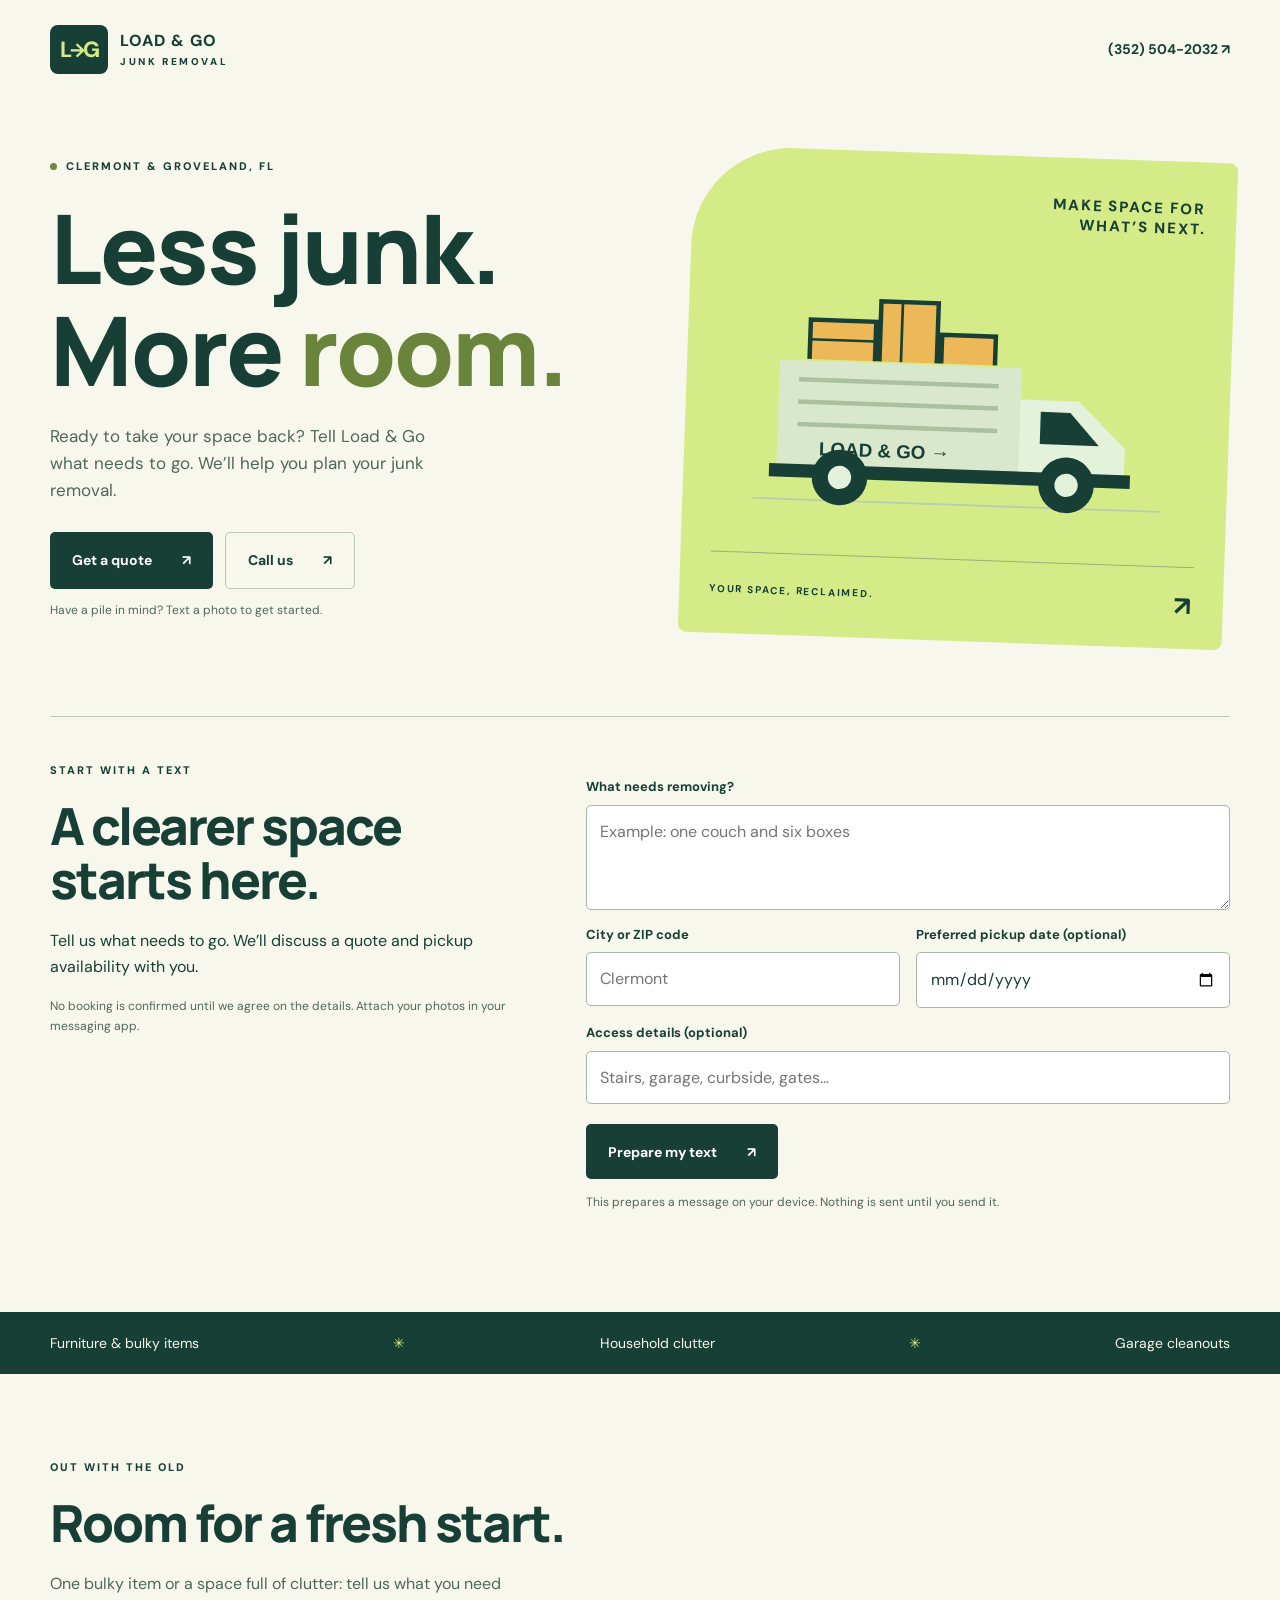
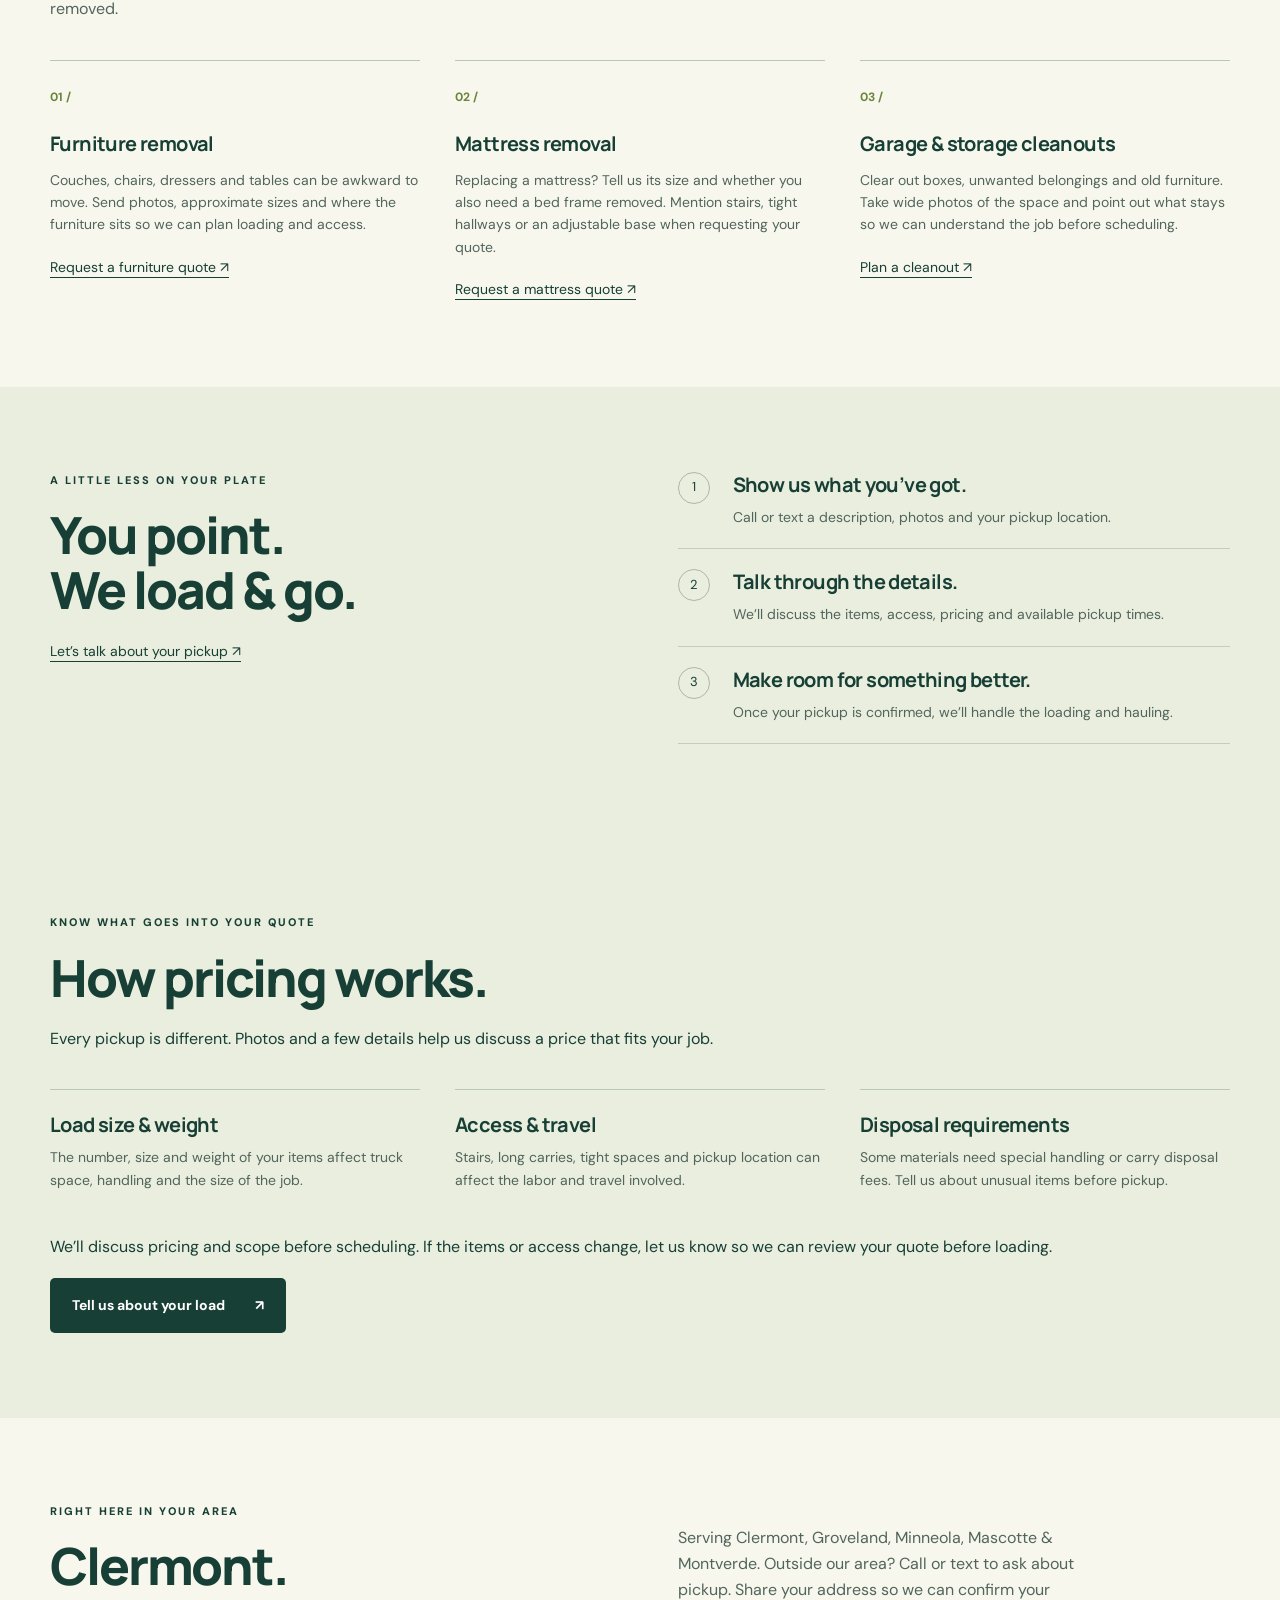
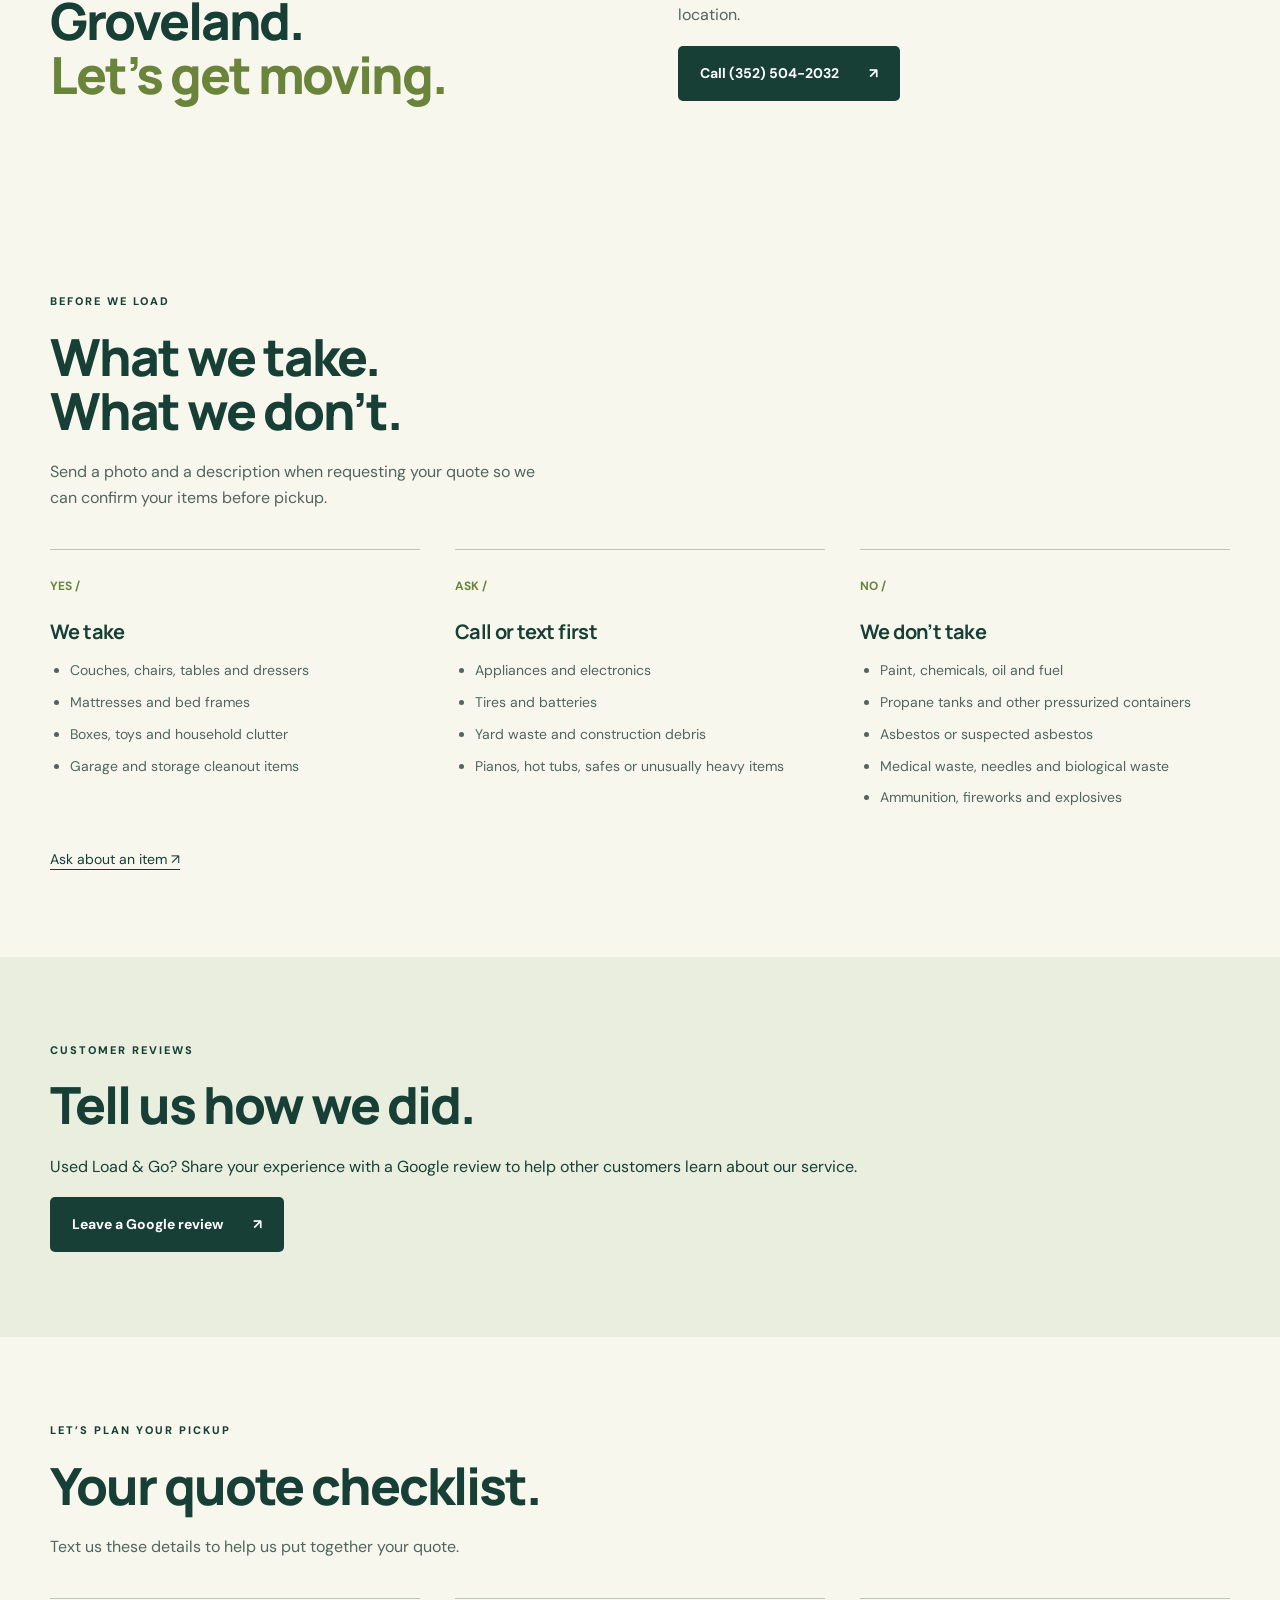
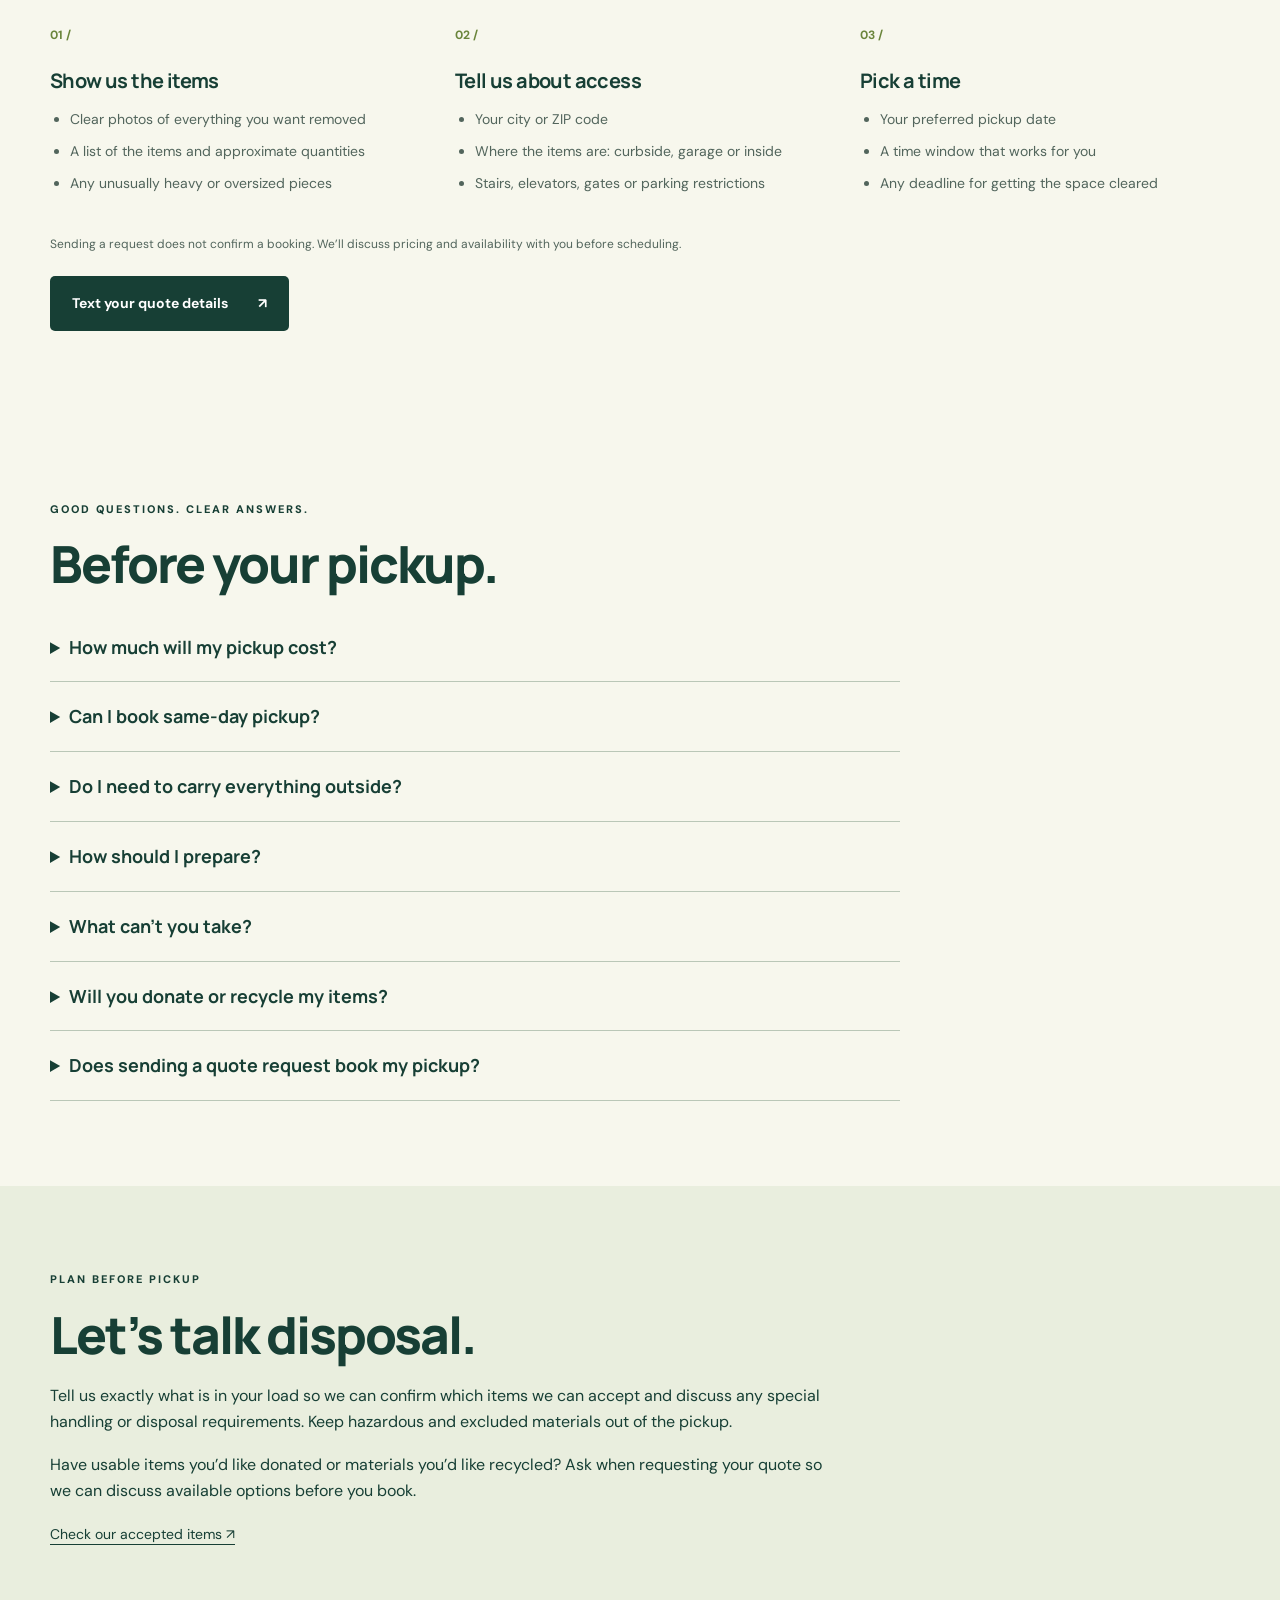
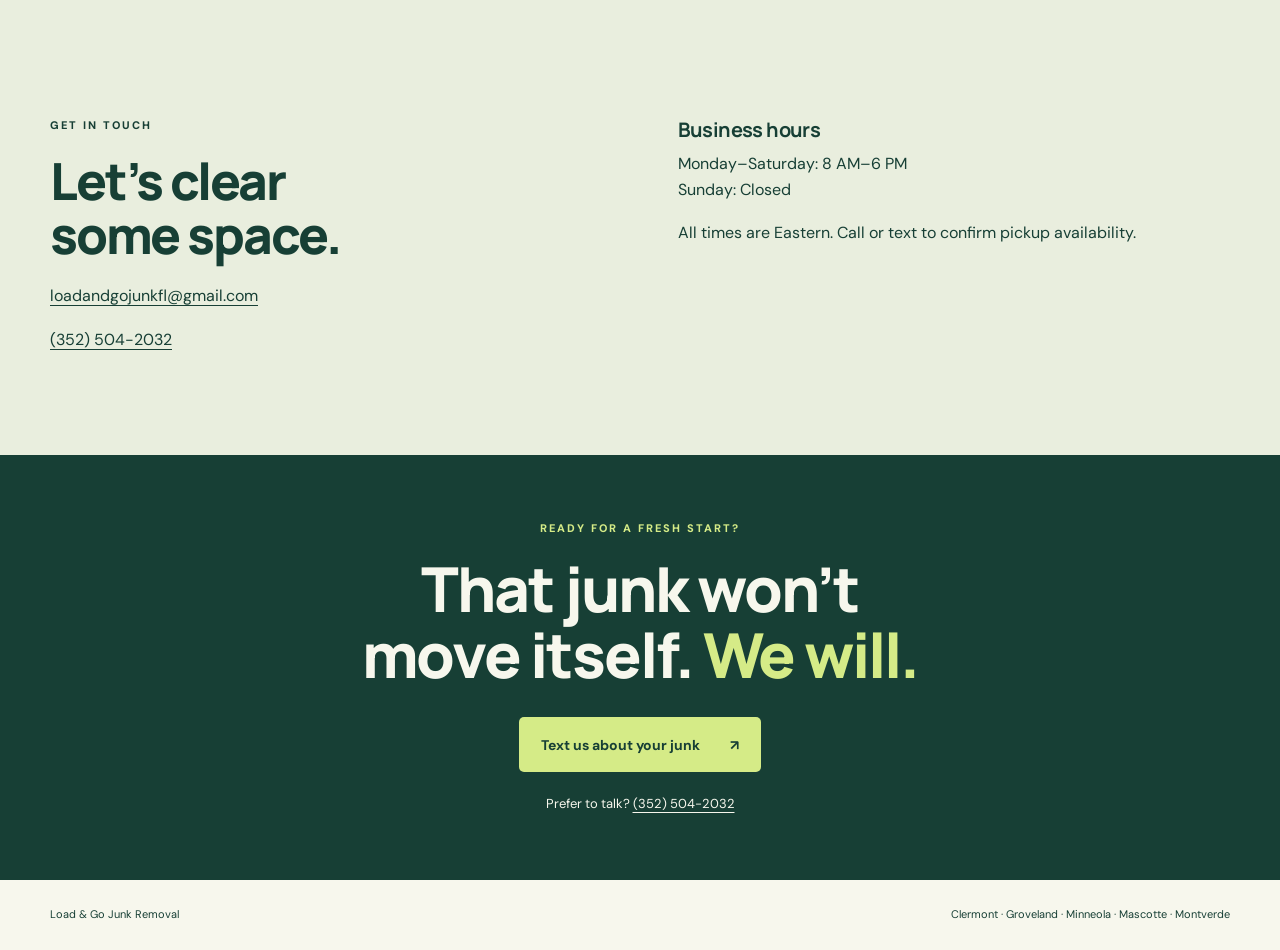
==== index.html @ 6782c426 "Add quote builder, pricing, services and FAQs" ====
<!doctype html>
<html lang="en"><head><meta charset="utf-8"><meta name="viewport" content="width=device-width,initial-scale=1"><meta name="theme-color" content="#173f35"><meta name="description" content="Load & Go Junk Removal serves Clermont, Groveland, Minneola, Mascotte and Montverde, Florida. Call or text 352-504-2032 to discuss your pickup and request a quote."><title>Load & Go Junk Removal | Clermont & Groveland</title><link rel="stylesheet" href="style.css"></head>
<body><header class="wrap header"><a class="brand" href="#home" aria-label="Load and Go home"><span class="mark">L<span>→</span>G</span><span>LOAD & GO<small>JUNK REMOVAL</small></span></a><a class="header-call" href="tel:+13525042032">(352) 504-2032 ↗</a></header>
<main id="home"><section class="hero wrap"><div class="hero-copy"><p class="eyebrow"><span class="dot"></span> CLERMONT & GROVELAND, FL</p><h1>Less junk.<br>More <em>room.</em></h1><p class="intro">Ready to take your space back? Tell Load & Go what needs to go. We’ll help you plan your junk removal.</p><div class="actions"><a class="button primary" href="#get-quote">Get a quote <span>↗</span></a><a class="button secondary" href="tel:+13525042032">Call us <span>↗</span></a></div><p class="hint">Have a pile in mind? Text a photo to get started.</p></div><div class="visual" aria-hidden="true"><div class="visual-label">MAKE SPACE FOR<br>WHAT’S NEXT.</div><svg viewBox="0 0 540 360"><path d="M45 300H500" stroke="#b8cdb2" stroke-width="2"/><path d="M70 145H340V268H70Z" fill="#d9e8cc"/><path d="M92 166H315M92 191H315M92 216H315" stroke="#aac09e" stroke-width="5"/><path d="M340 180H405L458 231V268H340Z" fill="#e4f2dc"/><path d="M363 193H396L429 229H363Z" fill="#173f35"/><path d="M62 268H465" stroke="#173f35" stroke-width="15"/><circle cx="141" cy="274" r="31" fill="#173f35"/><circle cx="141" cy="274" r="13" fill="#e4f2dc"/><circle cx="394" cy="274" r="31" fill="#173f35"/><circle cx="394" cy="274" r="13" fill="#e4f2dc"/><path d="M103 143V99H176V143M181 143V76H245V143M250 143V111H310V143" fill="#edb857" stroke="#173f35" stroke-width="5"/><path d="M205 76V143M103 121H176" stroke="#173f35" stroke-width="3"/><text x="117" y="250" fill="#173f35" font-family="Arial,sans-serif" font-weight="900" font-size="21">LOAD & GO →</text></svg><div class="visual-bottom"><span>YOUR SPACE, RECLAIMED.</span><span>↗</span></div></div></section>
<section class="wrap section quote-builder" id="get-quote"><div><p class="eyebrow">START WITH A TEXT</p><h2>A clearer space<br>starts here.</h2><p>Tell us what needs to go. We’ll discuss a quote and pickup availability with you.</p><p class="note">No booking is confirmed until we agree on the details. Attach your photos in your messaging app.</p></div><form id="quote-form"><label for="quote-items">What needs removing?</label><textarea id="quote-items" name="items" rows="3" maxlength="1200" required placeholder="Example: one couch and six boxes"></textarea><div class="form-grid"><div><label for="quote-city">City or ZIP code</label><input id="quote-city" name="city" maxlength="100" autocomplete="address-level2" required placeholder="Clermont"></div><div><label for="quote-date">Preferred pickup date (optional)</label><input id="quote-date" name="date" type="date"></div></div><label for="quote-access">Access details (optional)</label><input id="quote-access" name="access" maxlength="300" placeholder="Stairs, garage, curbside, gates…"><button class="button primary" type="submit">Prepare my text <span>↗</span></button><p class="note">This prepares a message on your device. Nothing is sent until you send it.</p><div id="quote-result" hidden><p id="quote-status" role="status"></p><textarea id="quote-message" rows="6" readonly aria-label="Your prepared quote message"></textarea><div class="actions"><a id="quote-sms" class="button primary">Open text message ↗</a><button id="copy-quote" class="button secondary" type="button">Copy message</button></div><p class="note">On a computer? Copy this message and text it to (352) 504-2032.</p></div></form></section><div class="service-strip"><div class="wrap">Furniture & bulky items <span>✳</span> Household clutter <span>✳</span> Garage cleanouts</div></div>
<section class="wrap section" id="services"><div class="section-heading"><p class="eyebrow">OUT WITH THE OLD</p><h2>Room for a fresh start.</h2><p>One bulky item or a space full of clutter: tell us what you need removed.</p></div><div class="services"><article><span class="number">01 /</span><h3>Furniture removal</h3><p>Couches, chairs, dressers and tables can be awkward to move. Send photos, approximate sizes and where the furniture sits so we can plan loading and access.</p><a class="text-link" href="#get-quote">Request a furniture quote ↗</a></article><article><span class="number">02 /</span><h3>Mattress removal</h3><p>Replacing a mattress? Tell us its size and whether you also need a bed frame removed. Mention stairs, tight hallways or an adjustable base when requesting your quote.</p><a class="text-link" href="#get-quote">Request a mattress quote ↗</a></article><article><span class="number">03 /</span><h3>Garage & storage cleanouts</h3><p>Clear out boxes, unwanted belongings and old furniture. Take wide photos of the space and point out what stays so we can understand the job before scheduling.</p><a class="text-link" href="#get-quote">Plan a cleanout ↗</a></article></div></section>
<section class="process section"><div class="wrap process-grid"><div><p class="eyebrow">A LITTLE LESS ON YOUR PLATE</p><h2>You point.<br>We load & go.</h2><a class="text-link" href="sms:+13525042032">Let’s talk about your pickup ↗</a></div><ol><li><span>1</span><div><h3>Show us what you’ve got.</h3><p>Call or text a description, photos and your pickup location.</p></div></li><li><span>2</span><div><h3>Talk through the details.</h3><p>We’ll discuss the items, access, pricing and available pickup times.</p></div></li><li><span>3</span><div><h3>Make room for something better.</h3><p>Once your pickup is confirmed, we’ll handle the loading and hauling.</p></div></li></ol></div></section>
<section class="process section" id="pricing"><div class="wrap"><p class="eyebrow">KNOW WHAT GOES INTO YOUR QUOTE</p><h2>How pricing works.</h2><p>Every pickup is different. Photos and a few details help us discuss a price that fits your job.</p><div class="services"><article><h3>Load size & weight</h3><p>The number, size and weight of your items affect truck space, handling and the size of the job.</p></article><article><h3>Access & travel</h3><p>Stairs, long carries, tight spaces and pickup location can affect the labor and travel involved.</p></article><article><h3>Disposal requirements</h3><p>Some materials need special handling or carry disposal fees. Tell us about unusual items before pickup.</p></article></div><p>We’ll discuss pricing and scope before scheduling. If the items or access change, let us know so we can review your quote before loading.</p><a class="button primary" href="#get-quote">Tell us about your load <span>↗</span></a></div></section><section class="wrap section area"><div><p class="eyebrow">RIGHT HERE IN YOUR AREA</p><h2>Clermont.<br>Groveland.<br><em>Let’s get moving.</em></h2></div><div class="area-copy"><p>Serving Clermont, Groveland, Minneola, Mascotte & Montverde. Outside our area? Call or text to ask about pickup. Share your address so we can confirm your location.</p><a class="button primary" href="tel:+13525042032">Call (352) 504-2032 <span>↗</span></a></div></section>
<section class="wrap section" id="items"><div class="section-heading"><p class="eyebrow">BEFORE WE LOAD</p><h2>What we take.<br>What we don’t.</h2><p>Send a photo and a description when requesting your quote so we can confirm your items before pickup.</p></div><div class="services"><article><span class="number">YES /</span><h3>We take</h3><ul><li>Couches, chairs, tables and dressers</li><li>Mattresses and bed frames</li><li>Boxes, toys and household clutter</li><li>Garage and storage cleanout items</li></ul></article><article><span class="number">ASK /</span><h3>Call or text first</h3><ul><li>Appliances and electronics</li><li>Tires and batteries</li><li>Yard waste and construction debris</li><li>Pianos, hot tubs, safes or unusually heavy items</li></ul></article><article><span class="number">NO /</span><h3>We don’t take</h3><ul><li>Paint, chemicals, oil and fuel</li><li>Propane tanks and other pressurized containers</li><li>Asbestos or suspected asbestos</li><li>Medical waste, needles and biological waste</li><li>Ammunition, fireworks and explosives</li></ul></article></div><a class="text-link" href="sms:+13525042032">Ask about an item ↗</a></section>
<section class="process section" id="reviews"><div class="wrap"><p class="eyebrow">CUSTOMER REVIEWS</p><h2>Tell us how we did.</h2><p>Used Load & Go? Share your experience with a Google review to help other customers learn about our service.</p><a class="button primary" href="https://g.page/r/CWu2VCxi_idvECE/review" target="_blank" rel="noopener noreferrer">Leave a Google review <span>↗</span></a></div></section><section class="wrap section" id="quote"><div class="section-heading"><p class="eyebrow">LET’S PLAN YOUR PICKUP</p><h2>Your quote checklist.</h2><p>Text us these details to help us put together your quote.</p></div><div class="services"><article><span class="number">01 /</span><h3>Show us the items</h3><ul><li>Clear photos of everything you want removed</li><li>A list of the items and approximate quantities</li><li>Any unusually heavy or oversized pieces</li></ul></article><article><span class="number">02 /</span><h3>Tell us about access</h3><ul><li>Your city or ZIP code</li><li>Where the items are: curbside, garage or inside</li><li>Stairs, elevators, gates or parking restrictions</li></ul></article><article><span class="number">03 /</span><h3>Pick a time</h3><ul><li>Your preferred pickup date</li><li>A time window that works for you</li><li>Any deadline for getting the space cleared</li></ul></article></div><p class="note">Sending a request does not confirm a booking. We’ll discuss pricing and availability with you before scheduling.</p><a class="button primary" href="sms:+13525042032">Text your quote details <span>↗</span></a></section><section class="wrap section" id="faq"><p class="eyebrow">GOOD QUESTIONS. CLEAR ANSWERS.</p><h2>Before your pickup.</h2><div class="faq-list"><details><summary>How much will my pickup cost?</summary><p>Pricing depends on load size, weight, access, location and disposal requirements. Send photos and a description so we can discuss a quote. Larger cleanouts and unusually heavy items need an individual assessment.</p></details><details><summary>Can I book same-day pickup?</summary><p>Call or text to ask about availability. Same-day service is not guaranteed. Our hours are Monday–Saturday, 8 AM–6 PM Eastern; we are closed Sunday.</p></details><details><summary>Do I need to carry everything outside?</summary><p>Tell us where the items are when requesting your quote. Include stairs, elevators, tight doorways or long carries so we can confirm access and the loading plan.</p></details><details><summary>How should I prepare?</summary><p>Separate the items that stay from those being removed, keep access paths clear and secure pets. Tell us about gate codes or parking restrictions when confirming your pickup. Ask us before moving heavy items yourself.</p></details><details><summary>What can’t you take?</summary><p>We don’t take paint, chemicals, oil, fuel, pressurized containers, asbestos, medical waste, ammunition, fireworks or explosives. Appliances, electronics, batteries, tires, yard waste and construction debris require confirmation first.</p></details><details><summary>Will you donate or recycle my items?</summary><p>If donation or recycling is important to you, mention it when requesting your quote. We’ll discuss options before pickup; acceptance by a particular facility or charity is not guaranteed.</p></details><details><summary>Does sending a quote request book my pickup?</summary><p>No. Your request starts the conversation. We’ll confirm the items, location, pricing and available pickup time with you before the job is booked.</p></details></div></section><section class="process section" id="disposal"><div class="wrap"><p class="eyebrow">PLAN BEFORE PICKUP</p><h2>Let’s talk disposal.</h2><p>Tell us exactly what is in your load so we can confirm which items we can accept and discuss any special handling or disposal requirements. Keep hazardous and excluded materials out of the pickup.</p><p>Have usable items you’d like donated or materials you’d like recycled? Ask when requesting your quote so we can discuss available options before you book.</p><a class="text-link" href="#items">Check our accepted items ↗</a></div></section><section class="process section" id="hours"><div class="wrap process-grid"><div><p class="eyebrow">GET IN TOUCH</p><h2>Let’s clear<br>some space.</h2><p><a href="mailto:loadandgojunkfl@gmail.com">loadandgojunkfl@gmail.com</a></p><p><a href="tel:+13525042032">(352) 504-2032</a></p></div><div><h3>Business hours</h3><p>Monday–Saturday: 8 AM–6 PM<br>Sunday: Closed</p><p>All times are Eastern. Call or text to confirm pickup availability.</p></div></div></section><section class="contact"><div class="wrap"><p class="eyebrow">READY FOR A FRESH START?</p><h2>That junk won’t<br>move itself. <em>We will.</em></h2><a class="button light" href="sms:+13525042032">Text us about your junk <span>↗</span></a><p>Prefer to talk? <a href="tel:+13525042032">(352) 504-2032</a></p></div></section></main>
<footer class="wrap"><span>Load & Go Junk Removal</span><span>Clermont · Groveland · Minneola · Mascotte · Montverde</span></footer><nav class="mobile-bar" aria-label="Contact Load and Go"><a href="tel:+13525042032">Call now</a><a href="sms:+13525042032">Text for a quote ↗</a></nav><script src="script.js" defer></script></body></html>
---- style.css ----
@import url('https://fonts.googleapis.com/css2?family=DM+Sans:wght@400;500;600;700&family=Manrope:wght@500;600;700;800&display=swap');
:root{--green:#173f35;--cream:#f7f7ed;--lime:#d5eb87;--muted:#52655c}*{box-sizing:border-box}html{scroll-behavior:smooth}body{margin:0;color:var(--green);background:var(--cream);font-family:'DM Sans',Arial,sans-serif;line-height:1.6}a{color:inherit}a:focus-visible{outline:3px solid #c88929;outline-offset:5px}.wrap{width:min(1180px,calc(100% - 64px));margin:auto}.header{display:flex;justify-content:space-between;align-items:center;padding:25px 0}.brand{display:flex;align-items:center;gap:12px;text-decoration:none;font-weight:800;line-height:1.15;letter-spacing:1px}.brand small{display:block;font-size:10px;letter-spacing:2.6px;margin-top:5px}.mark{background:var(--green);color:var(--lime);padding:12px 10px;border-radius:8px;font-size:22px;letter-spacing:-2px}.mark span{font-size:19px}.header-call{font-size:14px;font-weight:700;text-decoration:none}.hero{display:grid;grid-template-columns:1.05fr 1fr;gap:65px;align-items:center;padding:55px 0 75px}.eyebrow{font-size:11px;font-weight:800;letter-spacing:2px;display:flex;align-items:center;gap:9px}.dot{width:7px;height:7px;background:#6d8a38;border-radius:50%}h1,h2,h3{font-family:Manrope,Arial,sans-serif;line-height:1.06;margin:0;letter-spacing:-2px}h1{font-size:clamp(64px,7.5vw,100px);font-weight:800;margin:22px 0}em{font-style:normal;color:#6a853b}p{margin:0 0 18px}.intro{font-size:17px;max-width:410px;color:var(--muted)}.actions{display:flex;gap:12px;margin:28px 0 12px}.button{display:inline-flex;align-items:center;justify-content:space-between;gap:30px;padding:16px 22px;border-radius:5px;text-decoration:none;font-size:14px;font-weight:700;min-height:55px;transition:transform .2s}.button:hover{transform:translateY(-2px)}.primary{background:var(--green);color:white}.secondary{border:1px solid #b9c6bb}.hint{font-size:12px;color:var(--muted)}.visual{background:var(--lime);border-radius:100px 8px 8px 8px;padding:38px 30px 22px;transform:rotate(2deg)}.visual-label{font-weight:800;font-size:15px;letter-spacing:2px;text-align:right;line-height:1.3}.visual svg{display:block;width:100%;margin:5px 0 0}.visual-bottom{border-top:1px solid #9daf76;display:flex;justify-content:space-between;align-items:center;padding-top:16px;font-size:10px;letter-spacing:1.8px;font-weight:700}.visual-bottom span:last-child{font-size:27px}.service-strip{background:var(--green);color:var(--cream);padding:20px 0;font-size:14px}.service-strip .wrap{display:flex;justify-content:space-between;gap:18px}.service-strip span{color:var(--lime)}.section{padding-top:85px;padding-bottom:85px}h2{font-size:clamp(34px,4vw,53px);font-weight:800;margin:16px 0 22px}.section-heading>p:last-child{color:var(--muted);max-width:510px}.services{display:grid;grid-template-columns:repeat(3,1fr);gap:35px;margin-top:38px}.services article{border-top:1px solid #bac7b7;padding-top:22px}.number{font-size:12px;font-weight:700;color:#6a853b}h3{font-size:20px;letter-spacing:-.6px;margin:22px 0 12px;line-height:1.3}.services p,.process li p{font-size:14px;color:var(--muted)}.note{font-size:12px;color:var(--muted);margin:25px 0 0}.process{background:#e9eede}.process-grid{display:grid;grid-template-columns:1fr 1fr;gap:75px}.text-link{font-size:14px;text-underline-offset:5px}.process ol{list-style:none;padding:0;margin:0}.process li{display:flex;gap:23px;padding:20px 0;border-bottom:1px solid #c5cebb}.process li:first-child{padding-top:0}.process li>span{font-size:13px;border:1px solid #aaba9e;width:32px;height:32px;display:grid;place-items:center;border-radius:50%;flex-shrink:0}.process h3{margin:0 0 8px}.process li p{margin:0}.area{display:grid;grid-template-columns:1fr 1fr;gap:75px;align-items:center}.area-copy{max-width:410px;color:var(--muted)}.contact{background:var(--green);color:var(--cream);padding:65px 0;text-align:center}.contact .eyebrow{justify-content:center;color:var(--lime)}.contact h2{font-size:clamp(36px,5vw,62px)}.contact em{color:var(--lime)}.light{background:var(--lime);color:var(--green);margin:8px 0 22px}.contact p:last-child{font-size:13px;margin:0}.contact a{text-underline-offset:4px}footer{display:flex;justify-content:space-between;padding:26px 0;font-size:11px}.mobile-bar{display:none}@media(max-width:760px){.wrap{width:calc(100% - 40px)}.header{padding:18px 0}.brand{font-size:14px}.header-call{font-size:11px}.mark{font-size:18px;padding:10px 8px}.hero{grid-template-columns:1fr;gap:26px;padding:30px 0 40px}h1{font-size:68px;margin:18px 0}.intro{font-size:16px}.hero .eyebrow{font-size:10px;letter-spacing:1.5px}.actions{gap:10px}.button{padding:16px 18px;gap:20px}.actions .primary{flex:1}.visual{max-width:480px;width:100%;margin:auto;border-radius:65px 6px 6px 6px;padding:24px 24px 15px;transform:none}.visual-label{font-size:12px}.visual svg{max-height:245px}.service-strip{font-size:11px;padding:15px 0}.service-strip .wrap{gap:10px;flex-wrap:wrap;justify-content:center}.service-strip span:last-of-type{display:none}.service-strip .wrap{line-height:1.4}.section{padding-top:50px;padding-bottom:50px}.services,.process-grid,.area{grid-template-columns:1fr;gap:24px}.services{margin-top:25px}.services article{padding-top:15px}.services h3{margin:12px 0 8px}.services p{margin-bottom:0}.process-grid{gap:35px}.area{gap:5px}.contact{padding:50px 0}footer{gap:15px;flex-direction:column;padding-bottom:100px}.mobile-bar{display:flex;position:fixed;bottom:0;left:0;right:0;background:var(--cream);padding:10px 15px calc(10px + env(safe-area-inset-bottom));gap:10px;box-shadow:0 -3px 15px #173f3515;z-index:5}.mobile-bar a{border:1px solid var(--green);padding:12px;text-decoration:none;border-radius:5px;font-size:14px;font-weight:700;text-align:center;flex:1}.mobile-bar a:last-child{background:var(--green);color:white;flex:1.4}}@media(prefers-reduced-motion:reduce){html{scroll-behavior:auto}.button{transition:none}}

.services ul{padding-left:20px;color:var(--muted);font-size:14px;line-height:1.7}.services li{margin-bottom:8px}#items .text-link{display:inline-block;margin-top:24px}

#hours a{overflow-wrap:anywhere;text-underline-offset:4px}#quote .button{margin-top:22px}

.quote-builder{display:grid;grid-template-columns:.85fr 1.15fr;gap:60px;border-top:1px solid #bac7b7;padding-top:45px}label{display:block;font-weight:700;font-size:13px;margin:15px 0 7px}input,textarea{display:block;width:100%;padding:13px;border:1px solid #a5b7a6;border-radius:5px;background:#fff;color:var(--green);font:inherit;font-size:16px}input:focus,textarea:focus{outline:2px solid #6a853b;outline-offset:2px}.form-grid{display:grid;grid-template-columns:1fr 1fr;gap:16px}button{font-family:inherit;cursor:pointer}.quote-builder button[type=submit]{margin-top:20px;border:0}.quote-builder .note{margin:14px 0}.quote-builder .actions{flex-wrap:wrap}#quote-result{margin-top:24px;padding-top:20px;border-top:1px solid #bac7b7}.faq-list{max-width:850px}.faq-list details{border-bottom:1px solid #bac7b7;padding:20px 0}.faq-list summary{cursor:pointer;font-family:Manrope,Arial,sans-serif;font-size:18px;font-weight:700}.faq-list p{margin:15px 0 0;color:var(--muted)}#pricing .services{margin-bottom:25px}#disposal p{max-width:780px}@media(max-width:760px){.quote-builder{grid-template-columns:1fr;gap:10px}.form-grid{grid-template-columns:1fr;gap:0}.quote-builder h2{margin-top:10px}.faq-list summary{font-size:16px}}
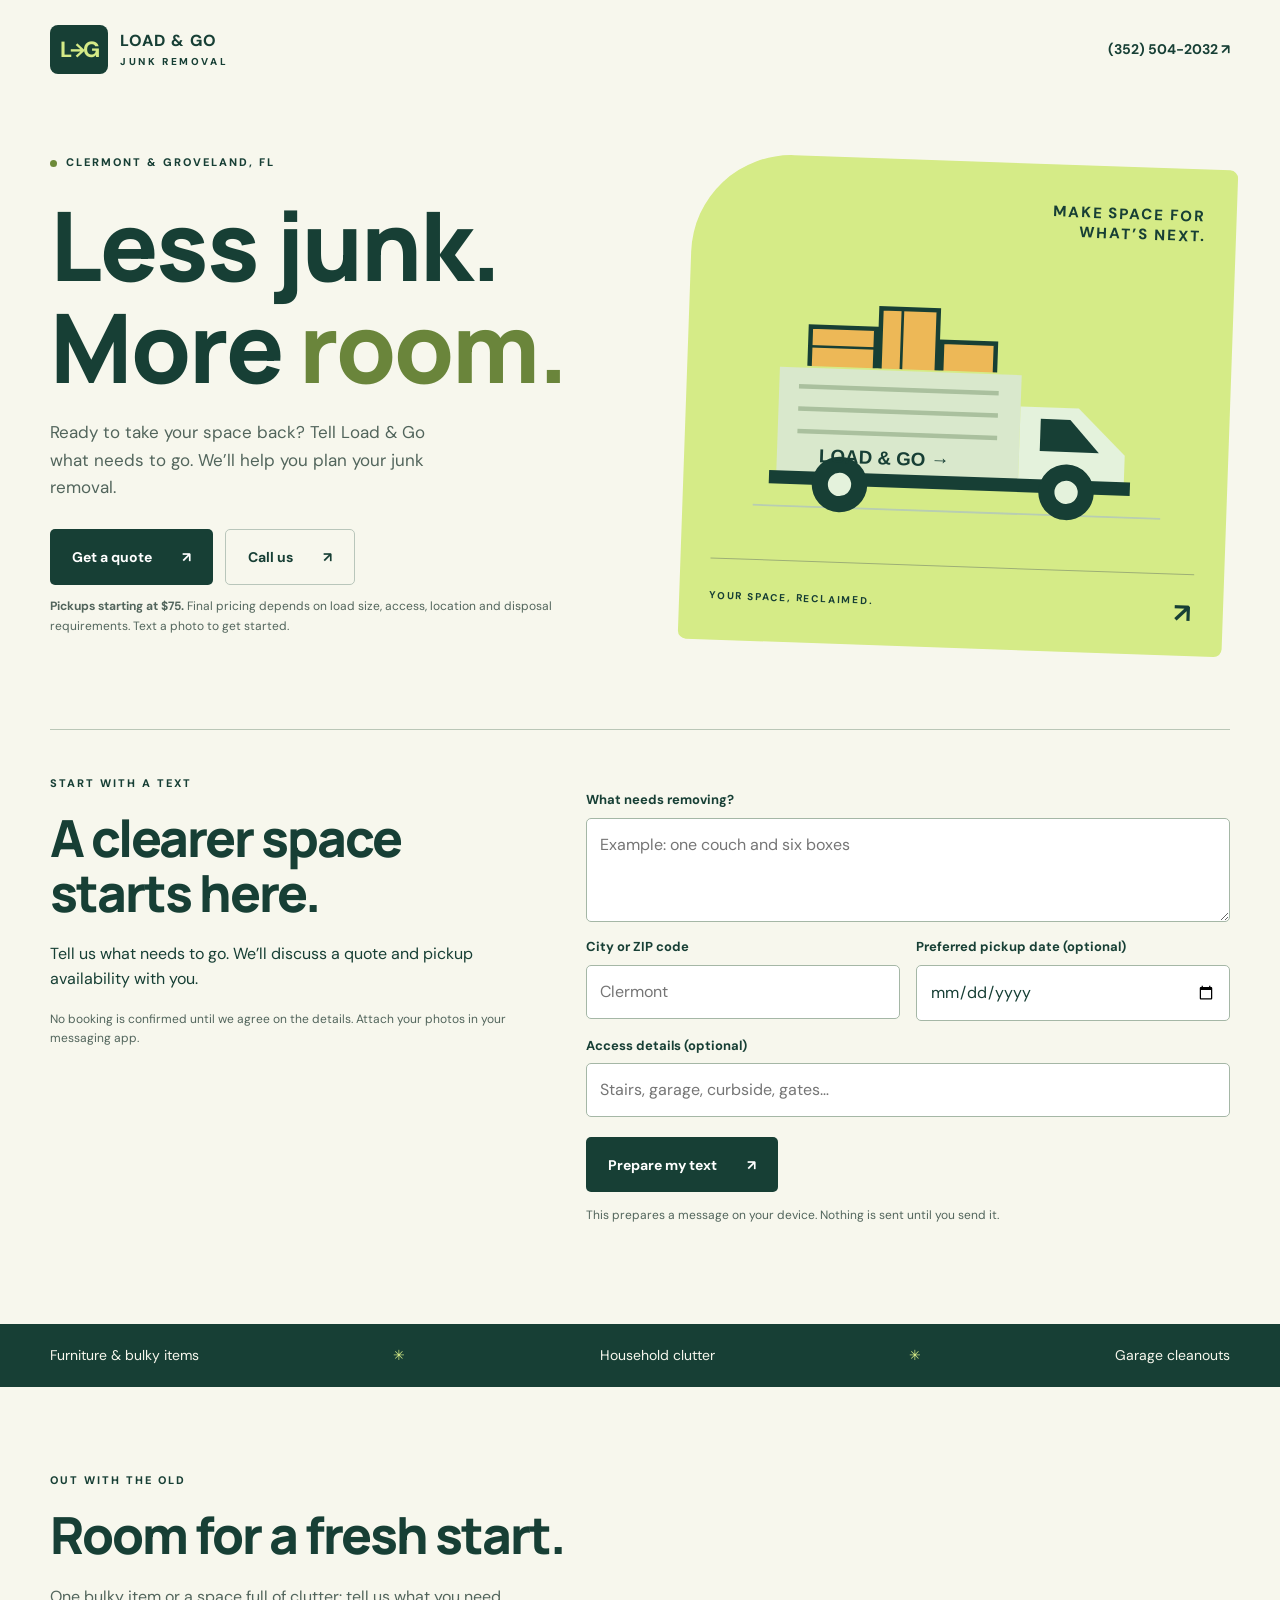
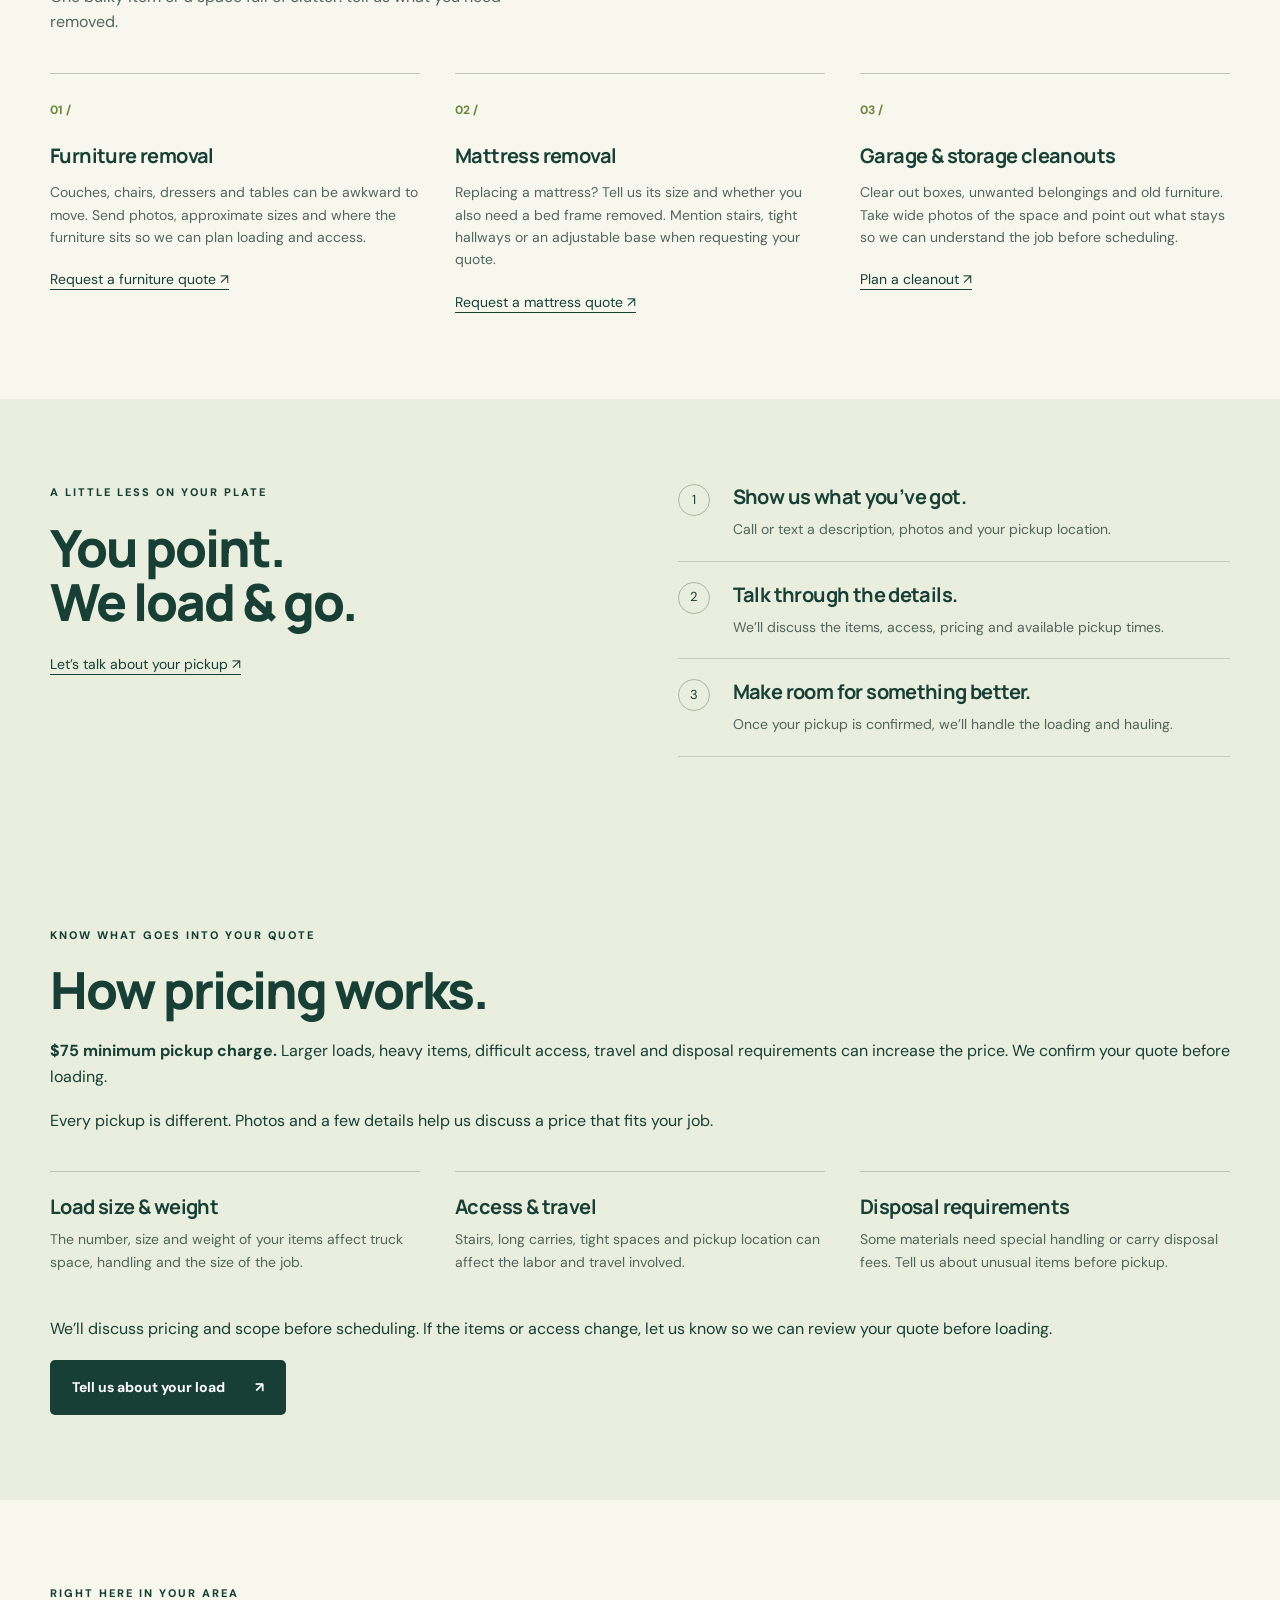
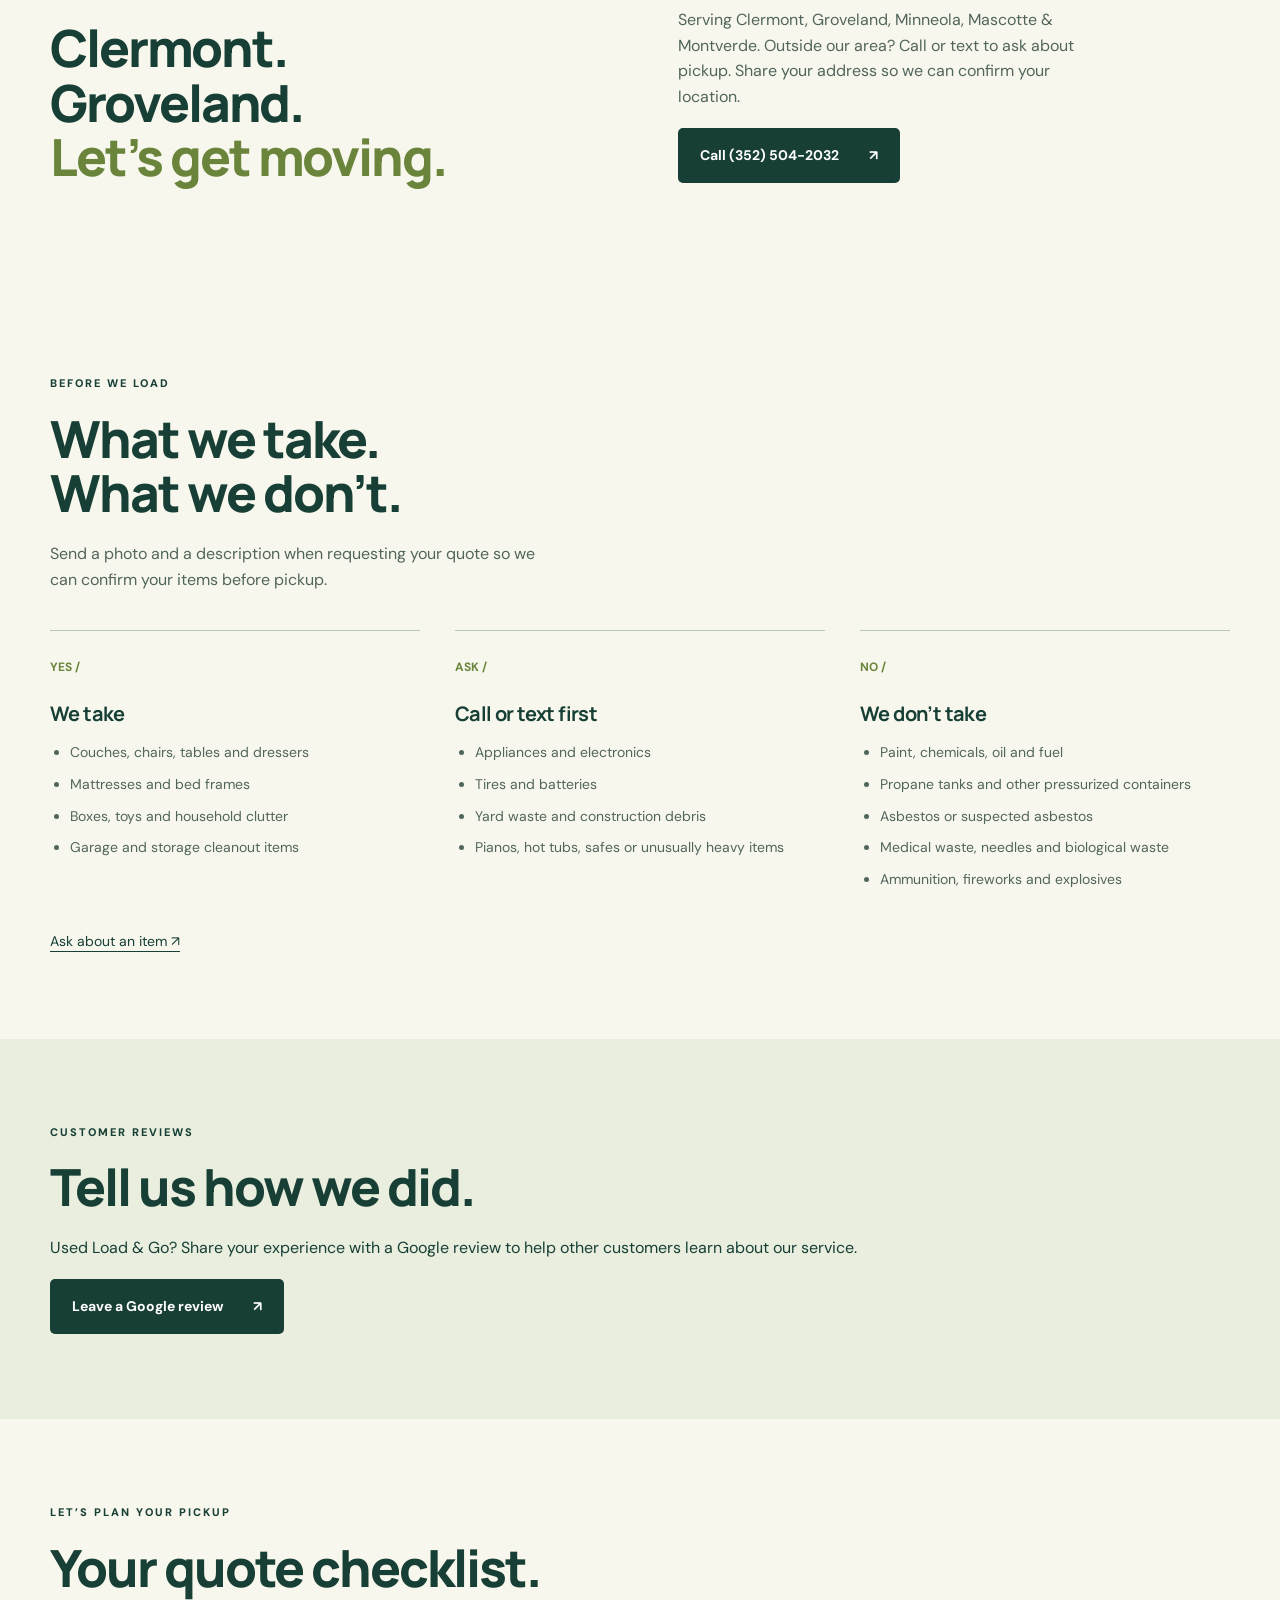
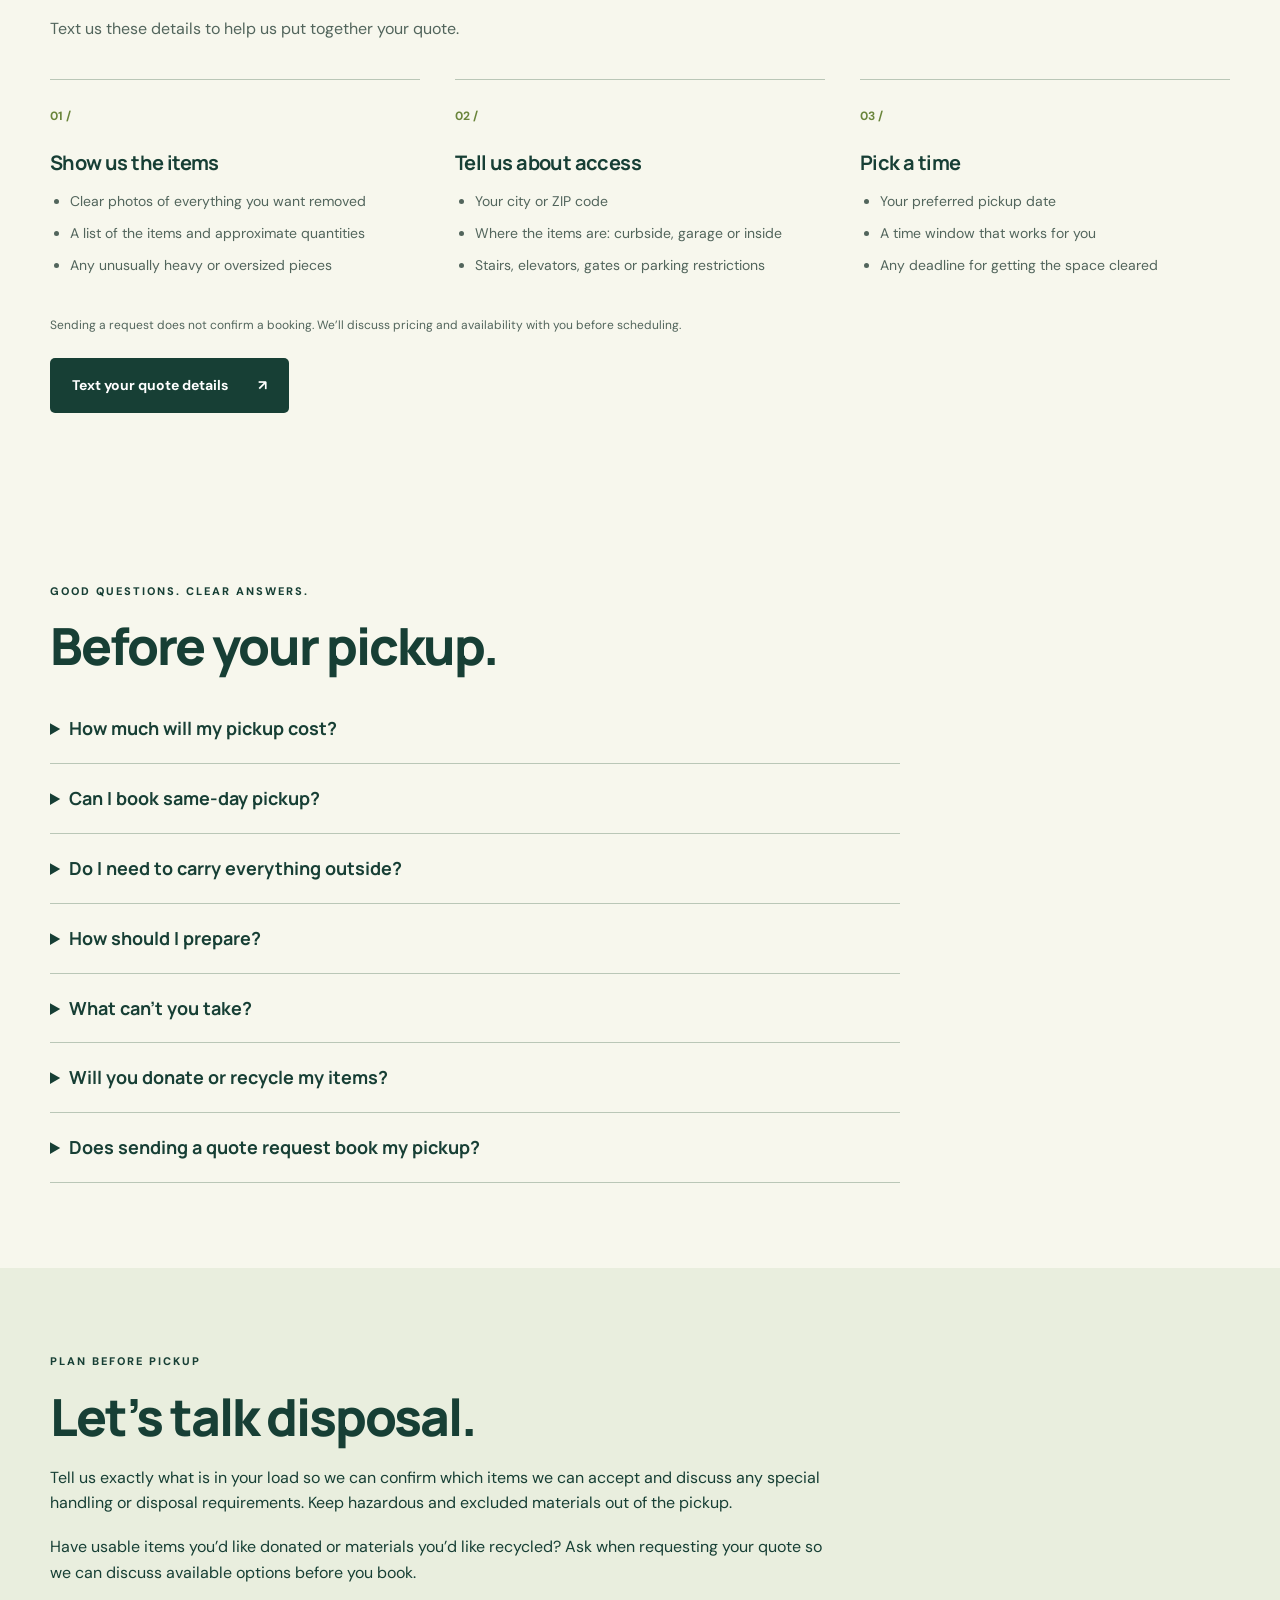
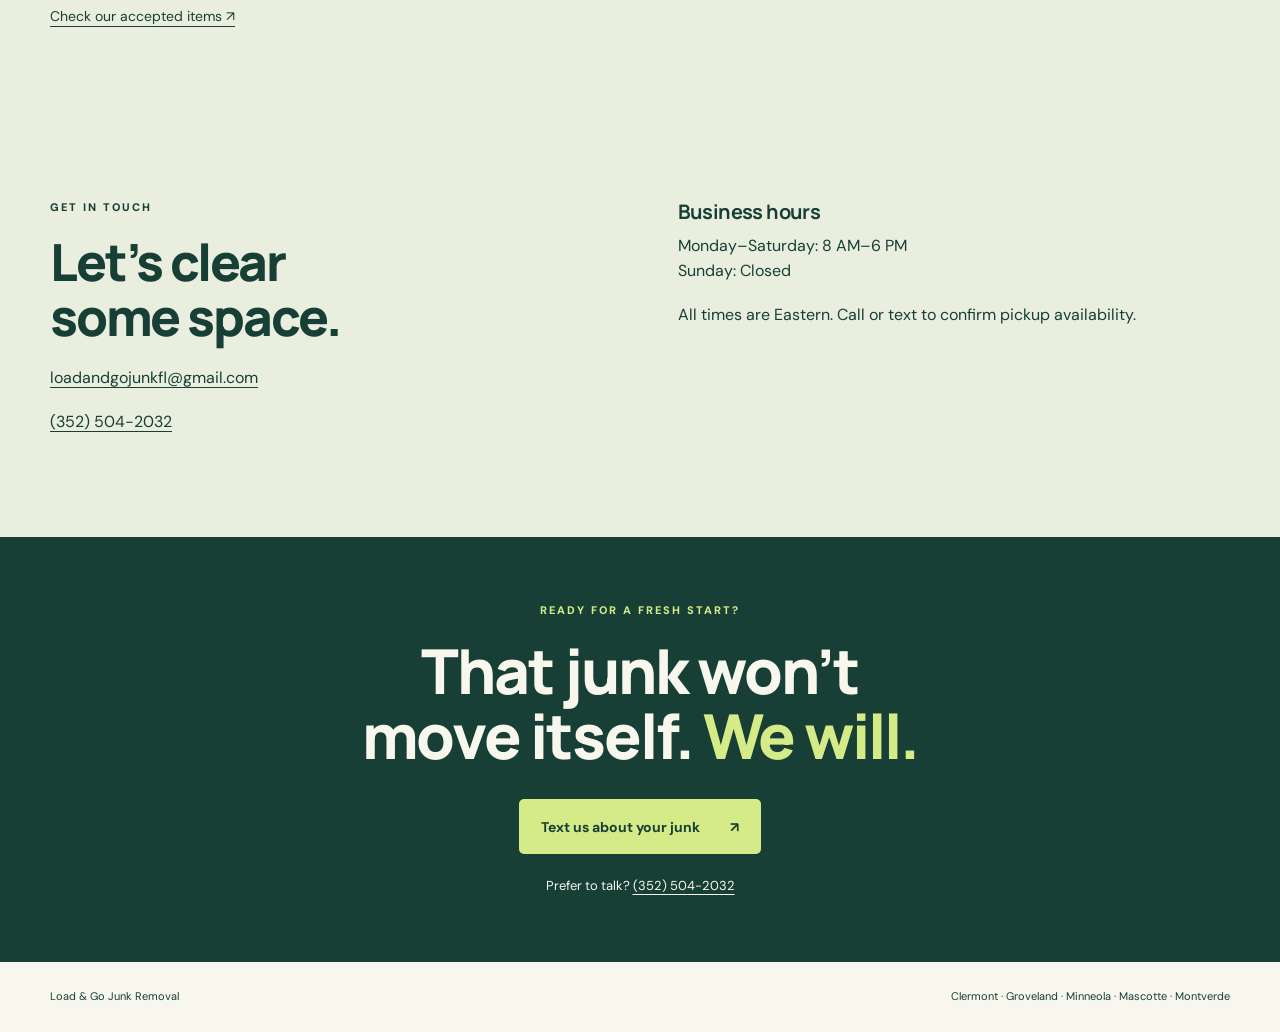
==== commit c741c356: "Set minimum pickup quote to $75" ====
--- a/index.html
+++ b/index.html
@@ -1,11 +1,11 @@
 <!doctype html>
-<html lang="en"><head><meta charset="utf-8"><meta name="viewport" content="width=device-width,initial-scale=1"><meta name="theme-color" content="#173f35"><meta name="description" content="Load & Go Junk Removal serves Clermont, Groveland, Minneola, Mascotte and Montverde, Florida. Call or text 352-504-2032 to discuss your pickup and request a quote."><title>Load & Go Junk Removal | Clermont & Groveland</title><link rel="stylesheet" href="style.css"></head>
+<html lang="en"><head><meta charset="utf-8"><meta name="viewport" content="width=device-width,initial-scale=1"><meta name="theme-color" content="#173f35"><meta name="description" content="Load & Go Junk Removal serves Clermont, Groveland, Minneola, Mascotte and Montverde, Florida. Call or text 352-504-2032 to discuss your pickup and request a quote."><title>Load & Go Junk Removal | Clermont & Groveland</title><link rel="stylesheet" href="style.css?v=20261016-quote"></head>
 <body><header class="wrap header"><a class="brand" href="#home" aria-label="Load and Go home"><span class="mark">L<span>→</span>G</span><span>LOAD & GO<small>JUNK REMOVAL</small></span></a><a class="header-call" href="tel:+13525042032">(352) 504-2032 ↗</a></header>
-<main id="home"><section class="hero wrap"><div class="hero-copy"><p class="eyebrow"><span class="dot"></span> CLERMONT & GROVELAND, FL</p><h1>Less junk.<br>More <em>room.</em></h1><p class="intro">Ready to take your space back? Tell Load & Go what needs to go. We’ll help you plan your junk removal.</p><div class="actions"><a class="button primary" href="#get-quote">Get a quote <span>↗</span></a><a class="button secondary" href="tel:+13525042032">Call us <span>↗</span></a></div><p class="hint">Have a pile in mind? Text a photo to get started.</p></div><div class="visual" aria-hidden="true"><div class="visual-label">MAKE SPACE FOR<br>WHAT’S NEXT.</div><svg viewBox="0 0 540 360"><path d="M45 300H500" stroke="#b8cdb2" stroke-width="2"/><path d="M70 145H340V268H70Z" fill="#d9e8cc"/><path d="M92 166H315M92 191H315M92 216H315" stroke="#aac09e" stroke-width="5"/><path d="M340 180H405L458 231V268H340Z" fill="#e4f2dc"/><path d="M363 193H396L429 229H363Z" fill="#173f35"/><path d="M62 268H465" stroke="#173f35" stroke-width="15"/><circle cx="141" cy="274" r="31" fill="#173f35"/><circle cx="141" cy="274" r="13" fill="#e4f2dc"/><circle cx="394" cy="274" r="31" fill="#173f35"/><circle cx="394" cy="274" r="13" fill="#e4f2dc"/><path d="M103 143V99H176V143M181 143V76H245V143M250 143V111H310V143" fill="#edb857" stroke="#173f35" stroke-width="5"/><path d="M205 76V143M103 121H176" stroke="#173f35" stroke-width="3"/><text x="117" y="250" fill="#173f35" font-family="Arial,sans-serif" font-weight="900" font-size="21">LOAD & GO →</text></svg><div class="visual-bottom"><span>YOUR SPACE, RECLAIMED.</span><span>↗</span></div></div></section>
+<main id="home"><section class="hero wrap"><div class="hero-copy"><p class="eyebrow"><span class="dot"></span> CLERMONT & GROVELAND, FL</p><h1>Less junk.<br>More <em>room.</em></h1><p class="intro">Ready to take your space back? Tell Load & Go what needs to go. We’ll help you plan your junk removal.</p><div class="actions"><a class="button primary" href="#get-quote">Get a quote <span>↗</span></a><a class="button secondary" href="tel:+13525042032">Call us <span>↗</span></a></div><p class="hint"><strong>Pickups starting at $75.</strong> Final pricing depends on load size, access, location and disposal requirements. Text a photo to get started.</p></div><div class="visual" aria-hidden="true"><div class="visual-label">MAKE SPACE FOR<br>WHAT’S NEXT.</div><svg viewBox="0 0 540 360"><path d="M45 300H500" stroke="#b8cdb2" stroke-width="2"/><path d="M70 145H340V268H70Z" fill="#d9e8cc"/><path d="M92 166H315M92 191H315M92 216H315" stroke="#aac09e" stroke-width="5"/><path d="M340 180H405L458 231V268H340Z" fill="#e4f2dc"/><path d="M363 193H396L429 229H363Z" fill="#173f35"/><path d="M62 268H465" stroke="#173f35" stroke-width="15"/><circle cx="141" cy="274" r="31" fill="#173f35"/><circle cx="141" cy="274" r="13" fill="#e4f2dc"/><circle cx="394" cy="274" r="31" fill="#173f35"/><circle cx="394" cy="274" r="13" fill="#e4f2dc"/><path d="M103 143V99H176V143M181 143V76H245V143M250 143V111H310V143" fill="#edb857" stroke="#173f35" stroke-width="5"/><path d="M205 76V143M103 121H176" stroke="#173f35" stroke-width="3"/><text x="117" y="250" fill="#173f35" font-family="Arial,sans-serif" font-weight="900" font-size="21">LOAD & GO →</text></svg><div class="visual-bottom"><span>YOUR SPACE, RECLAIMED.</span><span>↗</span></div></div></section>
 <section class="wrap section quote-builder" id="get-quote"><div><p class="eyebrow">START WITH A TEXT</p><h2>A clearer space<br>starts here.</h2><p>Tell us what needs to go. We’ll discuss a quote and pickup availability with you.</p><p class="note">No booking is confirmed until we agree on the details. Attach your photos in your messaging app.</p></div><form id="quote-form"><label for="quote-items">What needs removing?</label><textarea id="quote-items" name="items" rows="3" maxlength="1200" required placeholder="Example: one couch and six boxes"></textarea><div class="form-grid"><div><label for="quote-city">City or ZIP code</label><input id="quote-city" name="city" maxlength="100" autocomplete="address-level2" required placeholder="Clermont"></div><div><label for="quote-date">Preferred pickup date (optional)</label><input id="quote-date" name="date" type="date"></div></div><label for="quote-access">Access details (optional)</label><input id="quote-access" name="access" maxlength="300" placeholder="Stairs, garage, curbside, gates…"><button class="button primary" type="submit">Prepare my text <span>↗</span></button><p class="note">This prepares a message on your device. Nothing is sent until you send it.</p><div id="quote-result" hidden><p id="quote-status" role="status"></p><textarea id="quote-message" rows="6" readonly aria-label="Your prepared quote message"></textarea><div class="actions"><a id="quote-sms" class="button primary">Open text message ↗</a><button id="copy-quote" class="button secondary" type="button">Copy message</button></div><p class="note">On a computer? Copy this message and text it to (352) 504-2032.</p></div></form></section><div class="service-strip"><div class="wrap">Furniture & bulky items <span>✳</span> Household clutter <span>✳</span> Garage cleanouts</div></div>
 <section class="wrap section" id="services"><div class="section-heading"><p class="eyebrow">OUT WITH THE OLD</p><h2>Room for a fresh start.</h2><p>One bulky item or a space full of clutter: tell us what you need removed.</p></div><div class="services"><article><span class="number">01 /</span><h3>Furniture removal</h3><p>Couches, chairs, dressers and tables can be awkward to move. Send photos, approximate sizes and where the furniture sits so we can plan loading and access.</p><a class="text-link" href="#get-quote">Request a furniture quote ↗</a></article><article><span class="number">02 /</span><h3>Mattress removal</h3><p>Replacing a mattress? Tell us its size and whether you also need a bed frame removed. Mention stairs, tight hallways or an adjustable base when requesting your quote.</p><a class="text-link" href="#get-quote">Request a mattress quote ↗</a></article><article><span class="number">03 /</span><h3>Garage & storage cleanouts</h3><p>Clear out boxes, unwanted belongings and old furniture. Take wide photos of the space and point out what stays so we can understand the job before scheduling.</p><a class="text-link" href="#get-quote">Plan a cleanout ↗</a></article></div></section>
 <section class="process section"><div class="wrap process-grid"><div><p class="eyebrow">A LITTLE LESS ON YOUR PLATE</p><h2>You point.<br>We load & go.</h2><a class="text-link" href="sms:+13525042032">Let’s talk about your pickup ↗</a></div><ol><li><span>1</span><div><h3>Show us what you’ve got.</h3><p>Call or text a description, photos and your pickup location.</p></div></li><li><span>2</span><div><h3>Talk through the details.</h3><p>We’ll discuss the items, access, pricing and available pickup times.</p></div></li><li><span>3</span><div><h3>Make room for something better.</h3><p>Once your pickup is confirmed, we’ll handle the loading and hauling.</p></div></li></ol></div></section>
-<section class="process section" id="pricing"><div class="wrap"><p class="eyebrow">KNOW WHAT GOES INTO YOUR QUOTE</p><h2>How pricing works.</h2><p>Every pickup is different. Photos and a few details help us discuss a price that fits your job.</p><div class="services"><article><h3>Load size & weight</h3><p>The number, size and weight of your items affect truck space, handling and the size of the job.</p></article><article><h3>Access & travel</h3><p>Stairs, long carries, tight spaces and pickup location can affect the labor and travel involved.</p></article><article><h3>Disposal requirements</h3><p>Some materials need special handling or carry disposal fees. Tell us about unusual items before pickup.</p></article></div><p>We’ll discuss pricing and scope before scheduling. If the items or access change, let us know so we can review your quote before loading.</p><a class="button primary" href="#get-quote">Tell us about your load <span>↗</span></a></div></section><section class="wrap section area"><div><p class="eyebrow">RIGHT HERE IN YOUR AREA</p><h2>Clermont.<br>Groveland.<br><em>Let’s get moving.</em></h2></div><div class="area-copy"><p>Serving Clermont, Groveland, Minneola, Mascotte & Montverde. Outside our area? Call or text to ask about pickup. Share your address so we can confirm your location.</p><a class="button primary" href="tel:+13525042032">Call (352) 504-2032 <span>↗</span></a></div></section>
+<section class="process section" id="pricing"><div class="wrap"><p class="eyebrow">KNOW WHAT GOES INTO YOUR QUOTE</p><h2>How pricing works.</h2><p><strong>$75 minimum pickup charge.</strong> Larger loads, heavy items, difficult access, travel and disposal requirements can increase the price. We confirm your quote before loading.</p><p>Every pickup is different. Photos and a few details help us discuss a price that fits your job.</p><div class="services"><article><h3>Load size & weight</h3><p>The number, size and weight of your items affect truck space, handling and the size of the job.</p></article><article><h3>Access & travel</h3><p>Stairs, long carries, tight spaces and pickup location can affect the labor and travel involved.</p></article><article><h3>Disposal requirements</h3><p>Some materials need special handling or carry disposal fees. Tell us about unusual items before pickup.</p></article></div><p>We’ll discuss pricing and scope before scheduling. If the items or access change, let us know so we can review your quote before loading.</p><a class="button primary" href="#get-quote">Tell us about your load <span>↗</span></a></div></section><section class="wrap section area"><div><p class="eyebrow">RIGHT HERE IN YOUR AREA</p><h2>Clermont.<br>Groveland.<br><em>Let’s get moving.</em></h2></div><div class="area-copy"><p>Serving Clermont, Groveland, Minneola, Mascotte & Montverde. Outside our area? Call or text to ask about pickup. Share your address so we can confirm your location.</p><a class="button primary" href="tel:+13525042032">Call (352) 504-2032 <span>↗</span></a></div></section>
 <section class="wrap section" id="items"><div class="section-heading"><p class="eyebrow">BEFORE WE LOAD</p><h2>What we take.<br>What we don’t.</h2><p>Send a photo and a description when requesting your quote so we can confirm your items before pickup.</p></div><div class="services"><article><span class="number">YES /</span><h3>We take</h3><ul><li>Couches, chairs, tables and dressers</li><li>Mattresses and bed frames</li><li>Boxes, toys and household clutter</li><li>Garage and storage cleanout items</li></ul></article><article><span class="number">ASK /</span><h3>Call or text first</h3><ul><li>Appliances and electronics</li><li>Tires and batteries</li><li>Yard waste and construction debris</li><li>Pianos, hot tubs, safes or unusually heavy items</li></ul></article><article><span class="number">NO /</span><h3>We don’t take</h3><ul><li>Paint, chemicals, oil and fuel</li><li>Propane tanks and other pressurized containers</li><li>Asbestos or suspected asbestos</li><li>Medical waste, needles and biological waste</li><li>Ammunition, fireworks and explosives</li></ul></article></div><a class="text-link" href="sms:+13525042032">Ask about an item ↗</a></section>
-<section class="process section" id="reviews"><div class="wrap"><p class="eyebrow">CUSTOMER REVIEWS</p><h2>Tell us how we did.</h2><p>Used Load & Go? Share your experience with a Google review to help other customers learn about our service.</p><a class="button primary" href="https://g.page/r/CWu2VCxi_idvECE/review" target="_blank" rel="noopener noreferrer">Leave a Google review <span>↗</span></a></div></section><section class="wrap section" id="quote"><div class="section-heading"><p class="eyebrow">LET’S PLAN YOUR PICKUP</p><h2>Your quote checklist.</h2><p>Text us these details to help us put together your quote.</p></div><div class="services"><article><span class="number">01 /</span><h3>Show us the items</h3><ul><li>Clear photos of everything you want removed</li><li>A list of the items and approximate quantities</li><li>Any unusually heavy or oversized pieces</li></ul></article><article><span class="number">02 /</span><h3>Tell us about access</h3><ul><li>Your city or ZIP code</li><li>Where the items are: curbside, garage or inside</li><li>Stairs, elevators, gates or parking restrictions</li></ul></article><article><span class="number">03 /</span><h3>Pick a time</h3><ul><li>Your preferred pickup date</li><li>A time window that works for you</li><li>Any deadline for getting the space cleared</li></ul></article></div><p class="note">Sending a request does not confirm a booking. We’ll discuss pricing and availability with you before scheduling.</p><a class="button primary" href="sms:+13525042032">Text your quote details <span>↗</span></a></section><section class="wrap section" id="faq"><p class="eyebrow">GOOD QUESTIONS. CLEAR ANSWERS.</p><h2>Before your pickup.</h2><div class="faq-list"><details><summary>How much will my pickup cost?</summary><p>Pricing depends on load size, weight, access, location and disposal requirements. Send photos and a description so we can discuss a quote. Larger cleanouts and unusually heavy items need an individual assessment.</p></details><details><summary>Can I book same-day pickup?</summary><p>Call or text to ask about availability. Same-day service is not guaranteed. Our hours are Monday–Saturday, 8 AM–6 PM Eastern; we are closed Sunday.</p></details><details><summary>Do I need to carry everything outside?</summary><p>Tell us where the items are when requesting your quote. Include stairs, elevators, tight doorways or long carries so we can confirm access and the loading plan.</p></details><details><summary>How should I prepare?</summary><p>Separate the items that stay from those being removed, keep access paths clear and secure pets. Tell us about gate codes or parking restrictions when confirming your pickup. Ask us before moving heavy items yourself.</p></details><details><summary>What can’t you take?</summary><p>We don’t take paint, chemicals, oil, fuel, pressurized containers, asbestos, medical waste, ammunition, fireworks or explosives. Appliances, electronics, batteries, tires, yard waste and construction debris require confirmation first.</p></details><details><summary>Will you donate or recycle my items?</summary><p>If donation or recycling is important to you, mention it when requesting your quote. We’ll discuss options before pickup; acceptance by a particular facility or charity is not guaranteed.</p></details><details><summary>Does sending a quote request book my pickup?</summary><p>No. Your request starts the conversation. We’ll confirm the items, location, pricing and available pickup time with you before the job is booked.</p></details></div></section><section class="process section" id="disposal"><div class="wrap"><p class="eyebrow">PLAN BEFORE PICKUP</p><h2>Let’s talk disposal.</h2><p>Tell us exactly what is in your load so we can confirm which items we can accept and discuss any special handling or disposal requirements. Keep hazardous and excluded materials out of the pickup.</p><p>Have usable items you’d like donated or materials you’d like recycled? Ask when requesting your quote so we can discuss available options before you book.</p><a class="text-link" href="#items">Check our accepted items ↗</a></div></section><section class="process section" id="hours"><div class="wrap process-grid"><div><p class="eyebrow">GET IN TOUCH</p><h2>Let’s clear<br>some space.</h2><p><a href="mailto:loadandgojunkfl@gmail.com">loadandgojunkfl@gmail.com</a></p><p><a href="tel:+13525042032">(352) 504-2032</a></p></div><div><h3>Business hours</h3><p>Monday–Saturday: 8 AM–6 PM<br>Sunday: Closed</p><p>All times are Eastern. Call or text to confirm pickup availability.</p></div></div></section><section class="contact"><div class="wrap"><p class="eyebrow">READY FOR A FRESH START?</p><h2>That junk won’t<br>move itself. <em>We will.</em></h2><a class="button light" href="sms:+13525042032">Text us about your junk <span>↗</span></a><p>Prefer to talk? <a href="tel:+13525042032">(352) 504-2032</a></p></div></section></main>
+<section class="process section" id="reviews"><div class="wrap"><p class="eyebrow">CUSTOMER REVIEWS</p><h2>Tell us how we did.</h2><p>Used Load & Go? Share your experience with a Google review to help other customers learn about our service.</p><a class="button primary" href="https://g.page/r/CWu2VCxi_idvECE/review" target="_blank" rel="noopener noreferrer">Leave a Google review <span>↗</span></a></div></section><section class="wrap section" id="quote"><div class="section-heading"><p class="eyebrow">LET’S PLAN YOUR PICKUP</p><h2>Your quote checklist.</h2><p>Text us these details to help us put together your quote.</p></div><div class="services"><article><span class="number">01 /</span><h3>Show us the items</h3><ul><li>Clear photos of everything you want removed</li><li>A list of the items and approximate quantities</li><li>Any unusually heavy or oversized pieces</li></ul></article><article><span class="number">02 /</span><h3>Tell us about access</h3><ul><li>Your city or ZIP code</li><li>Where the items are: curbside, garage or inside</li><li>Stairs, elevators, gates or parking restrictions</li></ul></article><article><span class="number">03 /</span><h3>Pick a time</h3><ul><li>Your preferred pickup date</li><li>A time window that works for you</li><li>Any deadline for getting the space cleared</li></ul></article></div><p class="note">Sending a request does not confirm a booking. We’ll discuss pricing and availability with you before scheduling.</p><a class="button primary" href="sms:+13525042032">Text your quote details <span>↗</span></a></section><section class="wrap section" id="faq"><p class="eyebrow">GOOD QUESTIONS. CLEAR ANSWERS.</p><h2>Before your pickup.</h2><div class="faq-list"><details><summary>How much will my pickup cost?</summary><p>Our minimum pickup charge is $75. Pricing depends on load size, weight, access, location and disposal requirements. Send photos and a description so we can discuss a quote. Larger cleanouts and unusually heavy items need an individual assessment.</p></details><details><summary>Can I book same-day pickup?</summary><p>Call or text to ask about availability. Same-day service is not guaranteed. Our hours are Monday–Saturday, 8 AM–6 PM Eastern; we are closed Sunday.</p></details><details><summary>Do I need to carry everything outside?</summary><p>Tell us where the items are when requesting your quote. Include stairs, elevators, tight doorways or long carries so we can confirm access and the loading plan.</p></details><details><summary>How should I prepare?</summary><p>Separate the items that stay from those being removed, keep access paths clear and secure pets. Tell us about gate codes or parking restrictions when confirming your pickup. Ask us before moving heavy items yourself.</p></details><details><summary>What can’t you take?</summary><p>We don’t take paint, chemicals, oil, fuel, pressurized containers, asbestos, medical waste, ammunition, fireworks or explosives. Appliances, electronics, batteries, tires, yard waste and construction debris require confirmation first.</p></details><details><summary>Will you donate or recycle my items?</summary><p>If donation or recycling is important to you, mention it when requesting your quote. We’ll discuss options before pickup; acceptance by a particular facility or charity is not guaranteed.</p></details><details><summary>Does sending a quote request book my pickup?</summary><p>No. Your request starts the conversation. We’ll confirm the items, location, pricing and available pickup time with you before the job is booked.</p></details></div></section><section class="process section" id="disposal"><div class="wrap"><p class="eyebrow">PLAN BEFORE PICKUP</p><h2>Let’s talk disposal.</h2><p>Tell us exactly what is in your load so we can confirm which items we can accept and discuss any special handling or disposal requirements. Keep hazardous and excluded materials out of the pickup.</p><p>Have usable items you’d like donated or materials you’d like recycled? Ask when requesting your quote so we can discuss available options before you book.</p><a class="text-link" href="#items">Check our accepted items ↗</a></div></section><section class="process section" id="hours"><div class="wrap process-grid"><div><p class="eyebrow">GET IN TOUCH</p><h2>Let’s clear<br>some space.</h2><p><a href="mailto:loadandgojunkfl@gmail.com">loadandgojunkfl@gmail.com</a></p><p><a href="tel:+13525042032">(352) 504-2032</a></p></div><div><h3>Business hours</h3><p>Monday–Saturday: 8 AM–6 PM<br>Sunday: Closed</p><p>All times are Eastern. Call or text to confirm pickup availability.</p></div></div></section><section class="contact"><div class="wrap"><p class="eyebrow">READY FOR A FRESH START?</p><h2>That junk won’t<br>move itself. <em>We will.</em></h2><a class="button light" href="sms:+13525042032">Text us about your junk <span>↗</span></a><p>Prefer to talk? <a href="tel:+13525042032">(352) 504-2032</a></p></div></section></main>
 <footer class="wrap"><span>Load & Go Junk Removal</span><span>Clermont · Groveland · Minneola · Mascotte · Montverde</span></footer><nav class="mobile-bar" aria-label="Contact Load and Go"><a href="tel:+13525042032">Call now</a><a href="sms:+13525042032">Text for a quote ↗</a></nav><script src="script.js" defer></script></body></html>
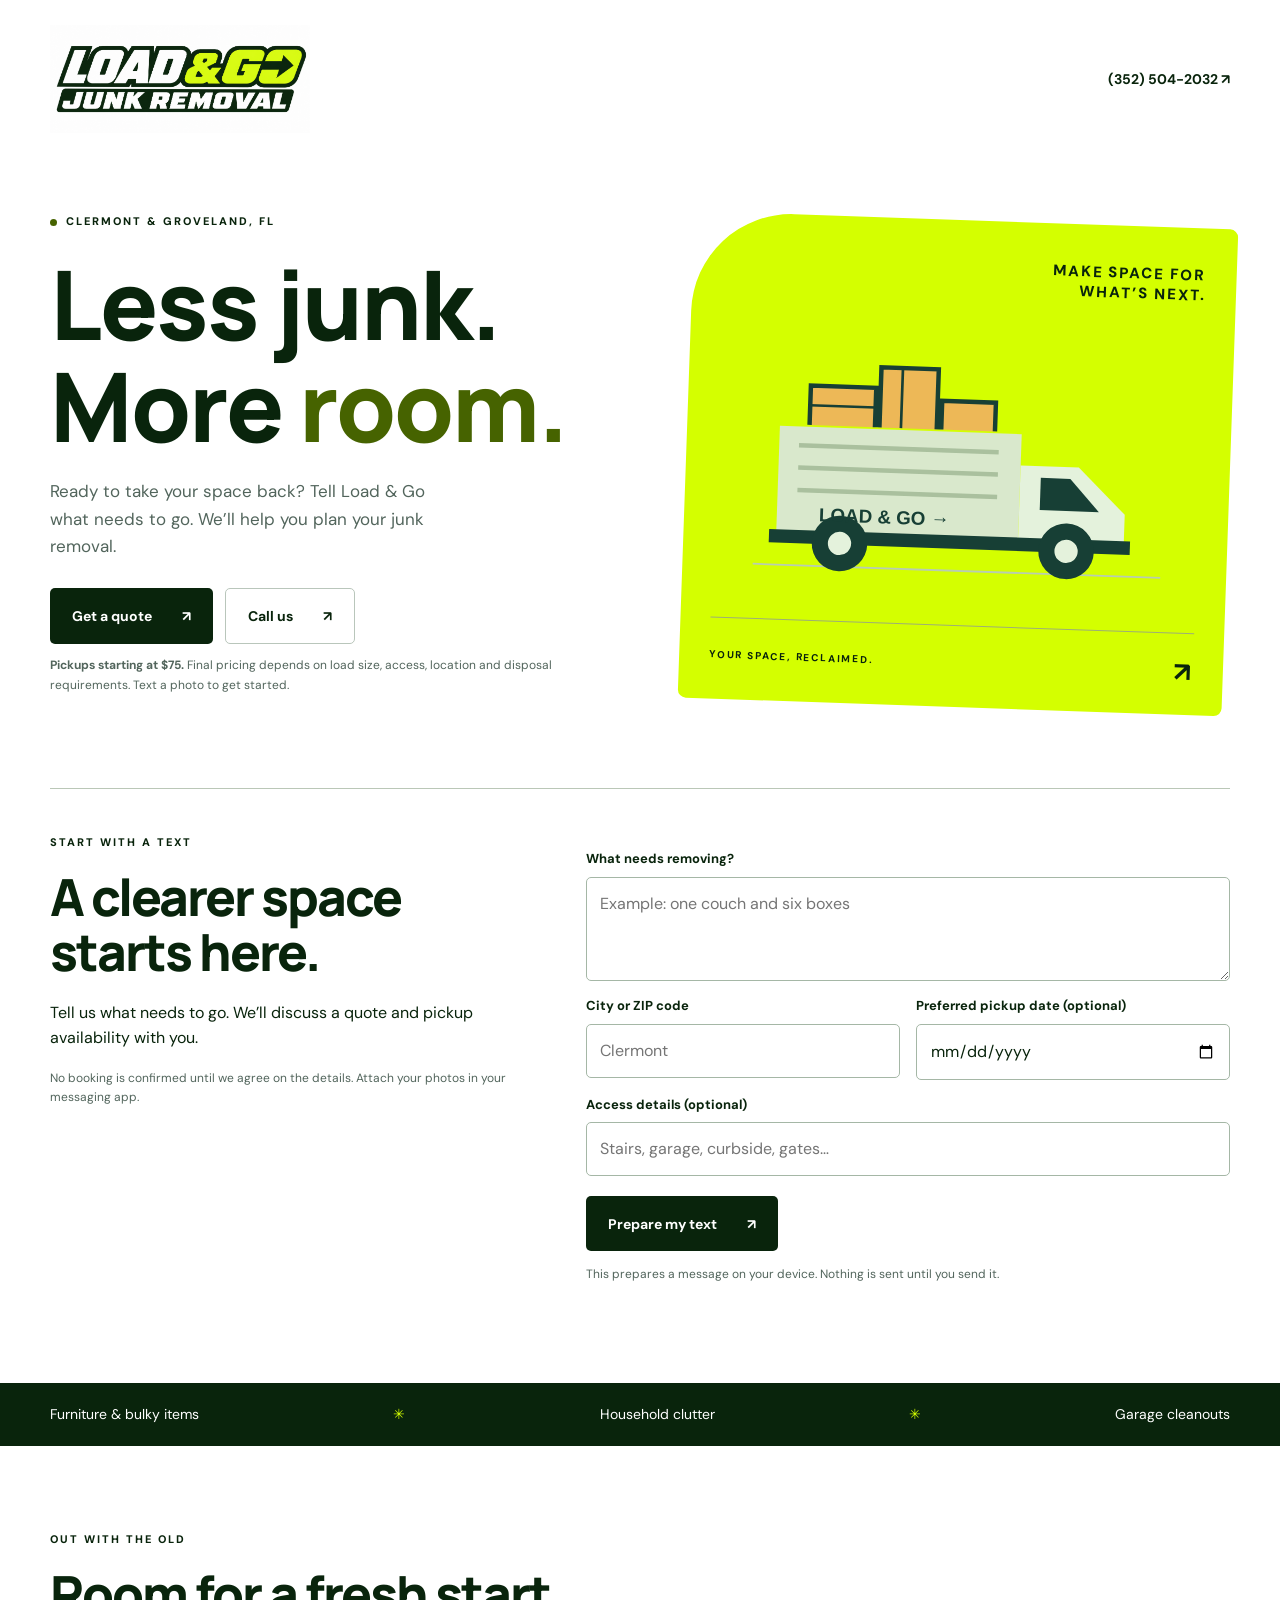
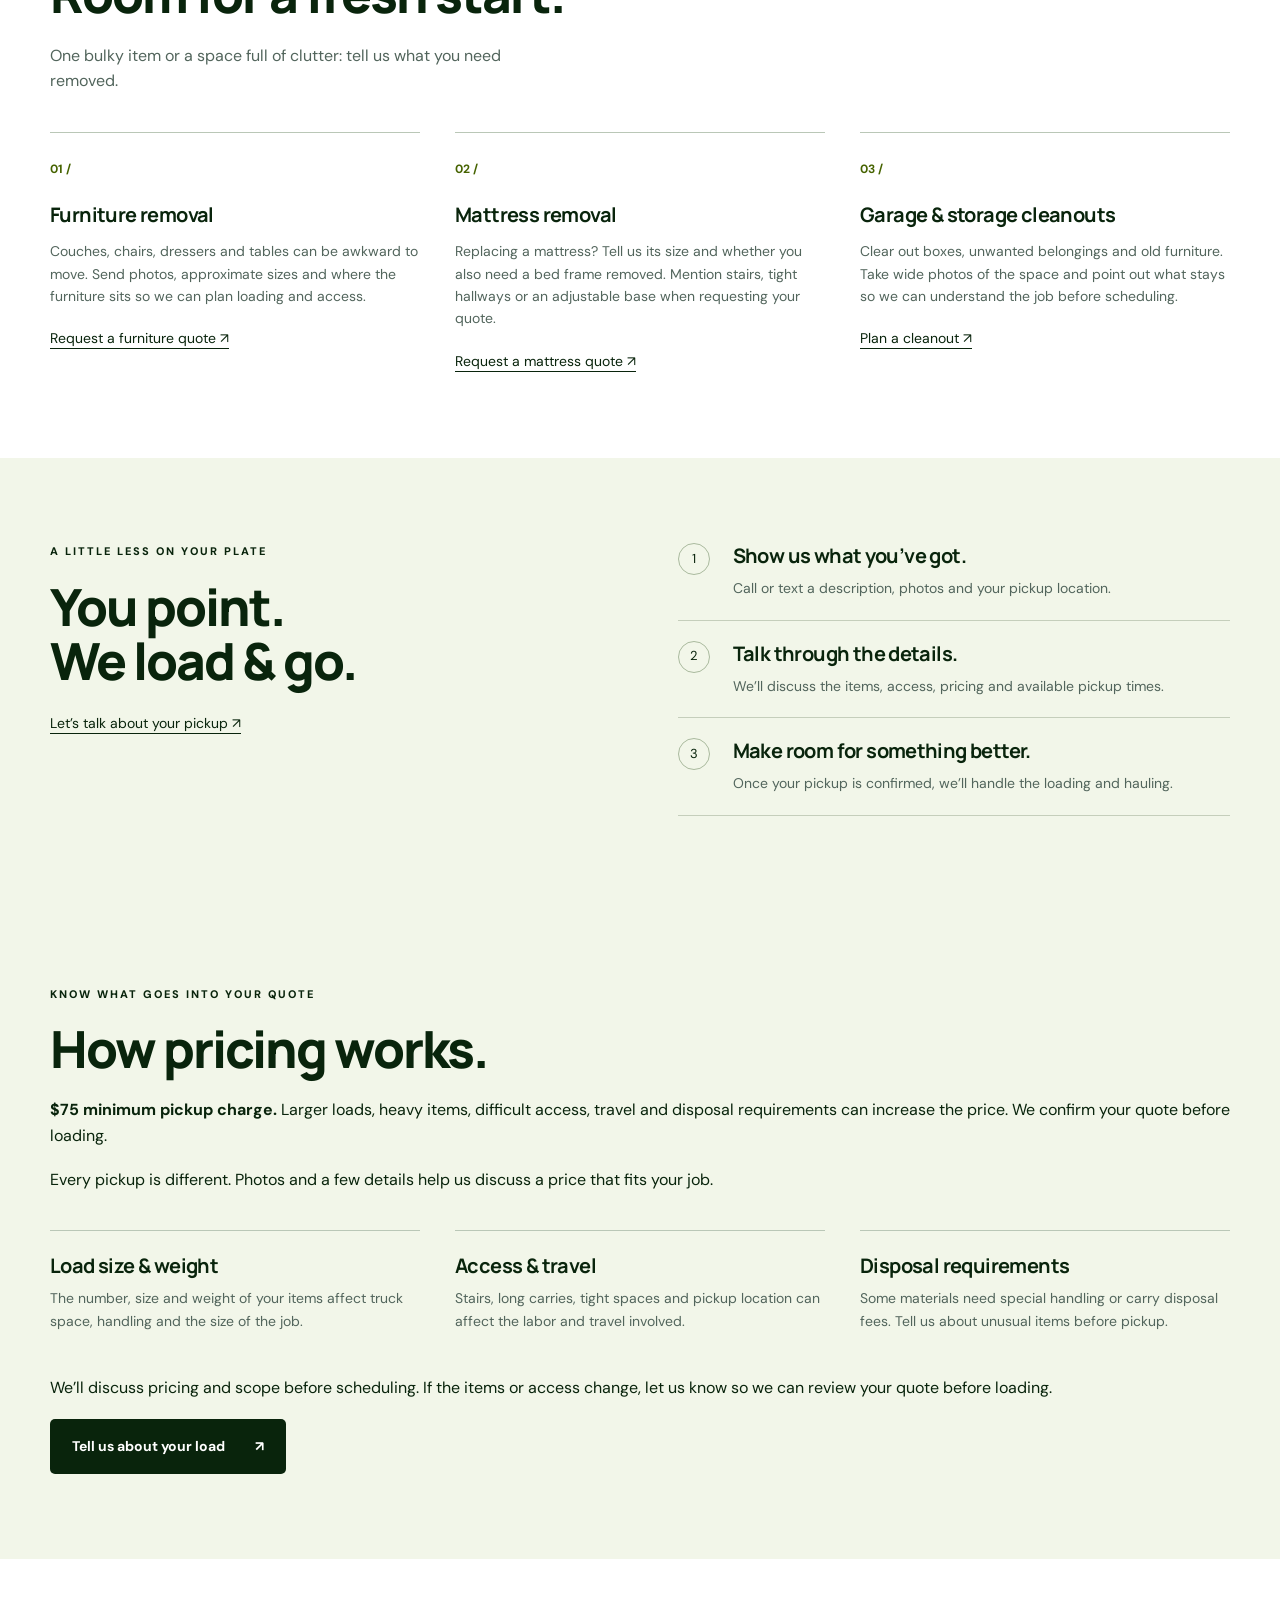
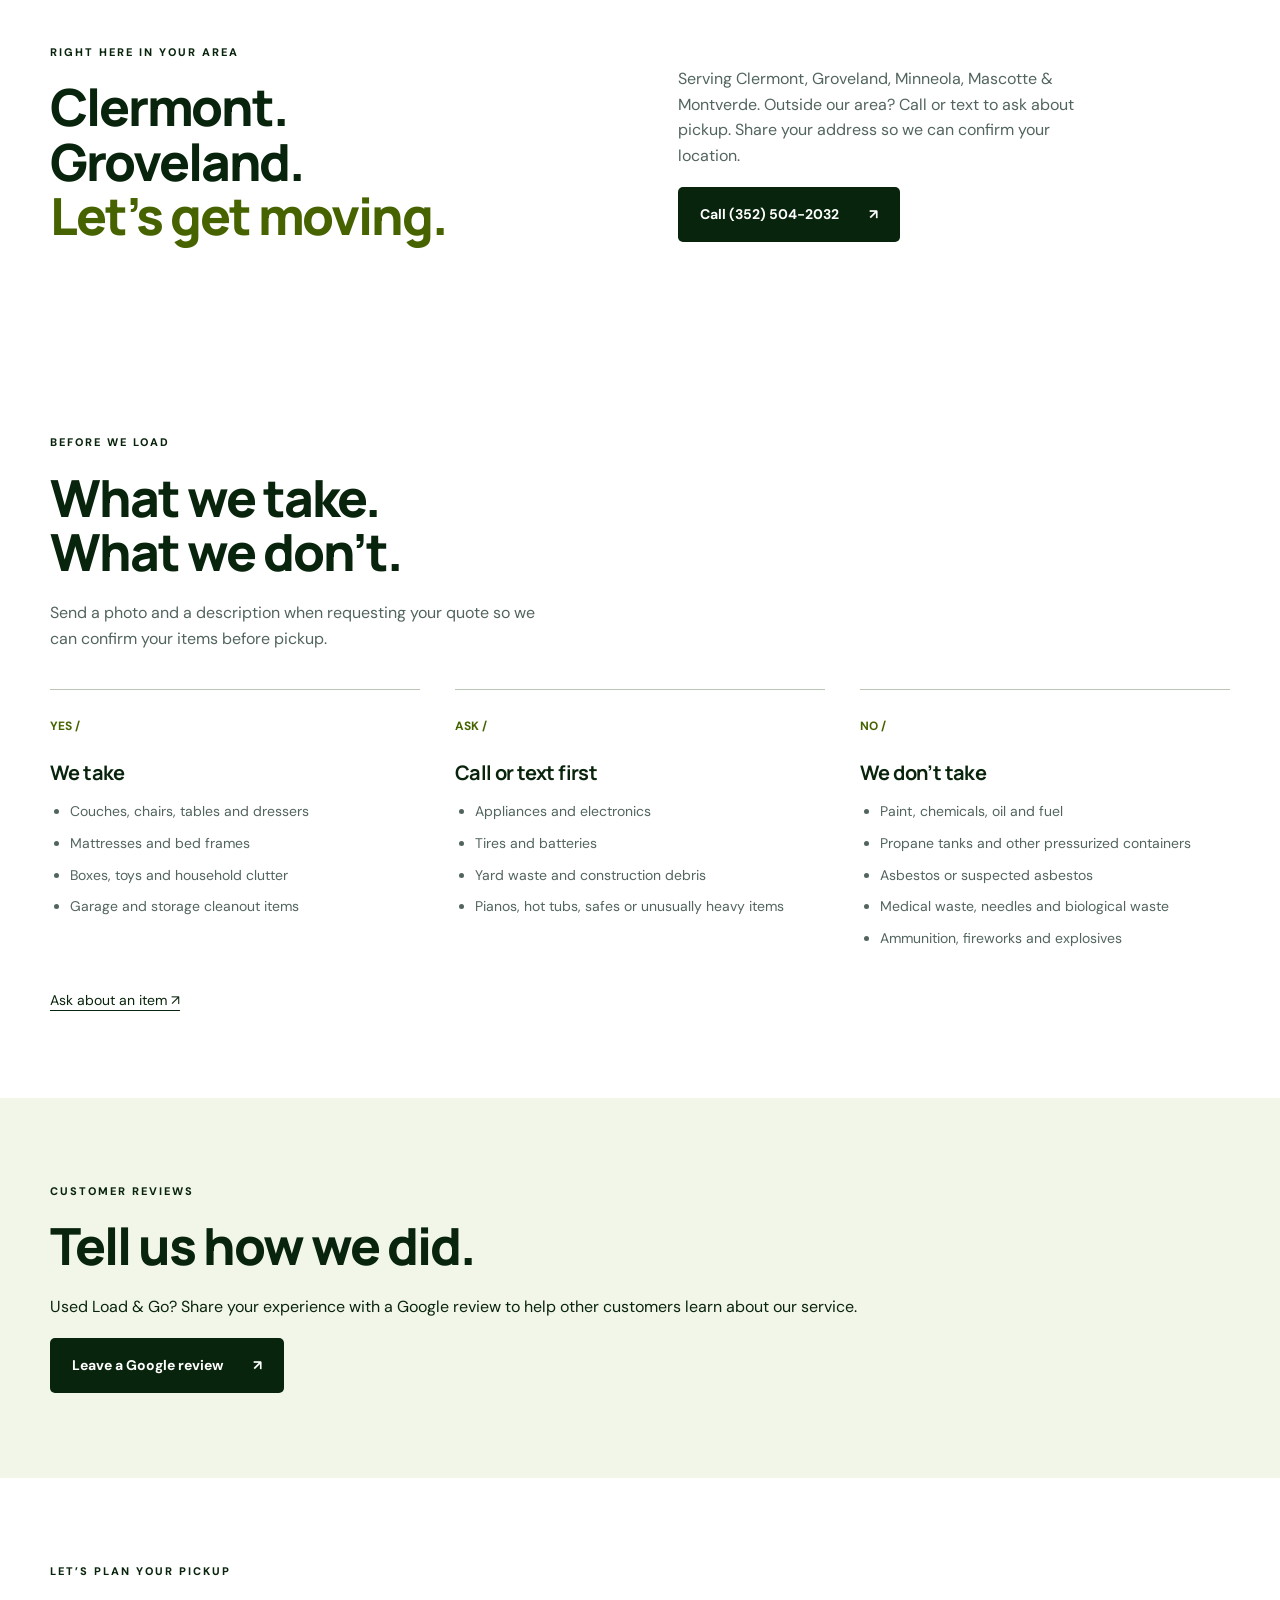
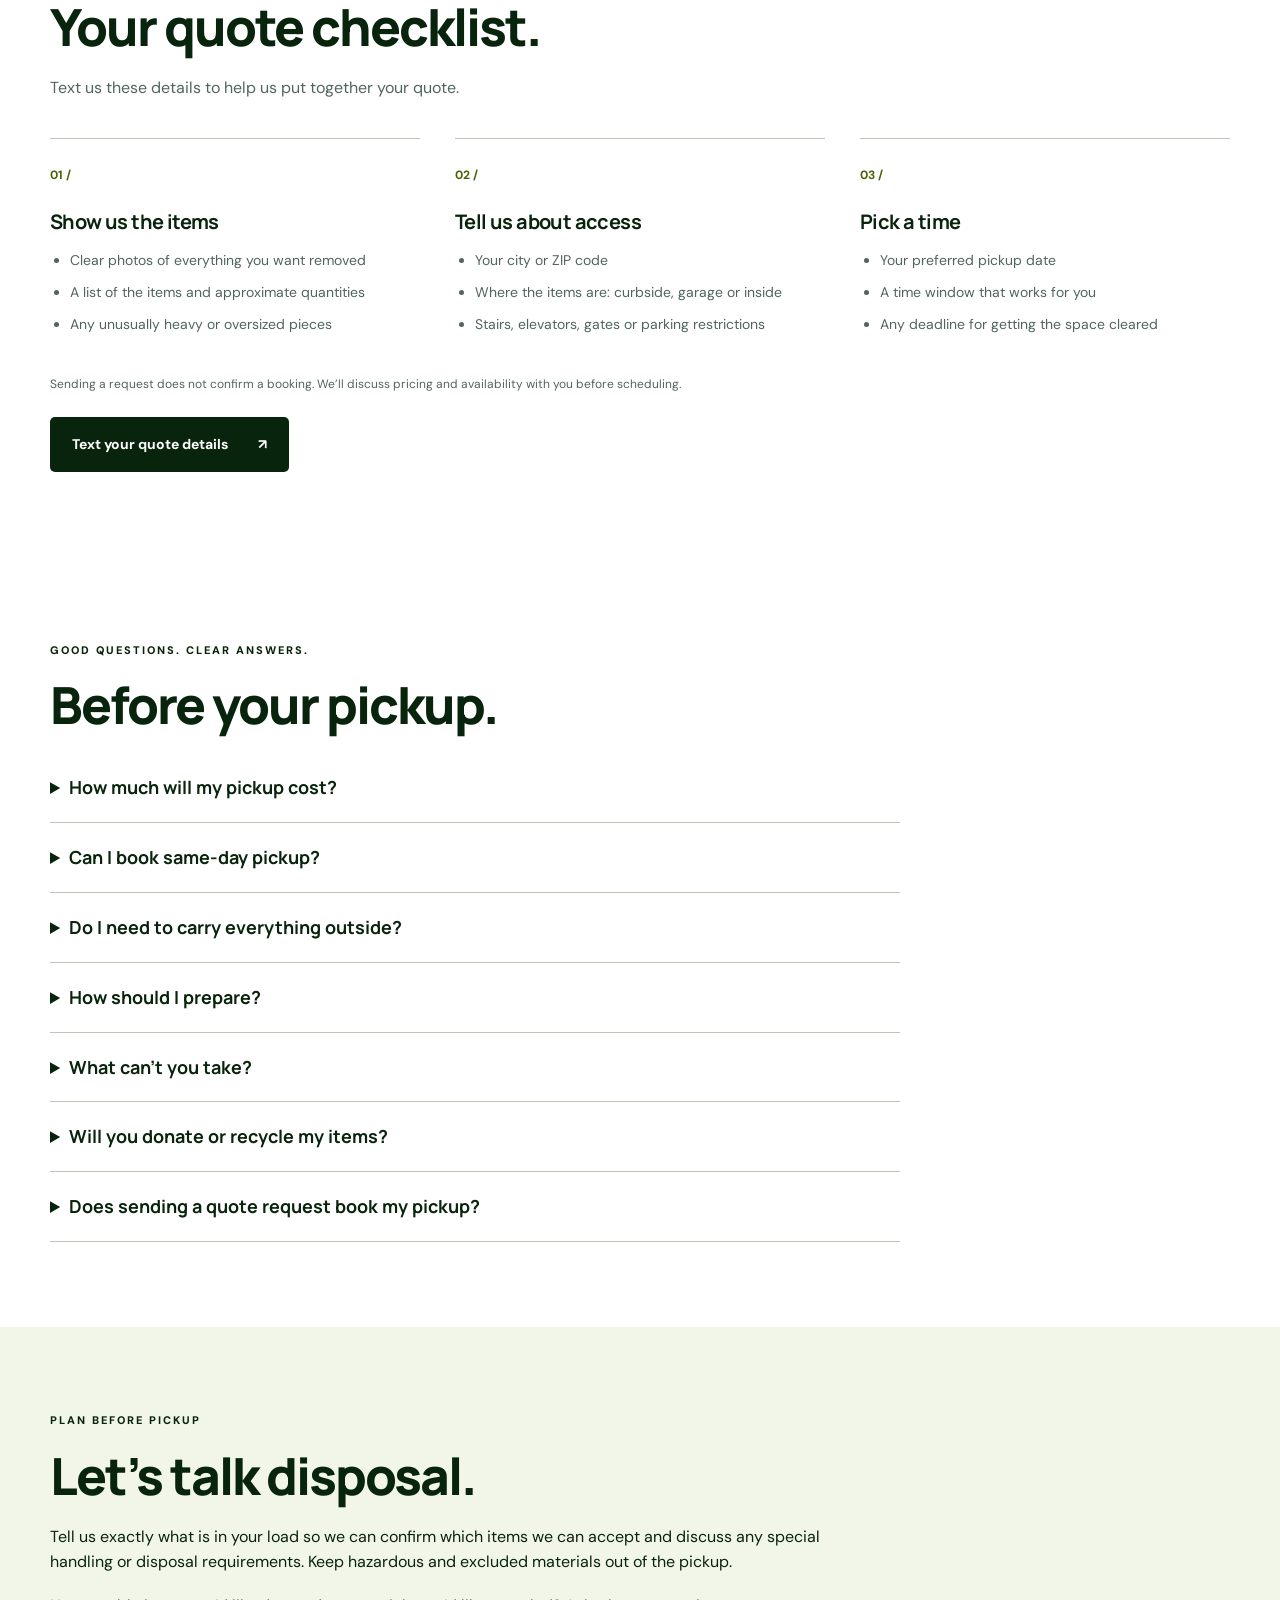
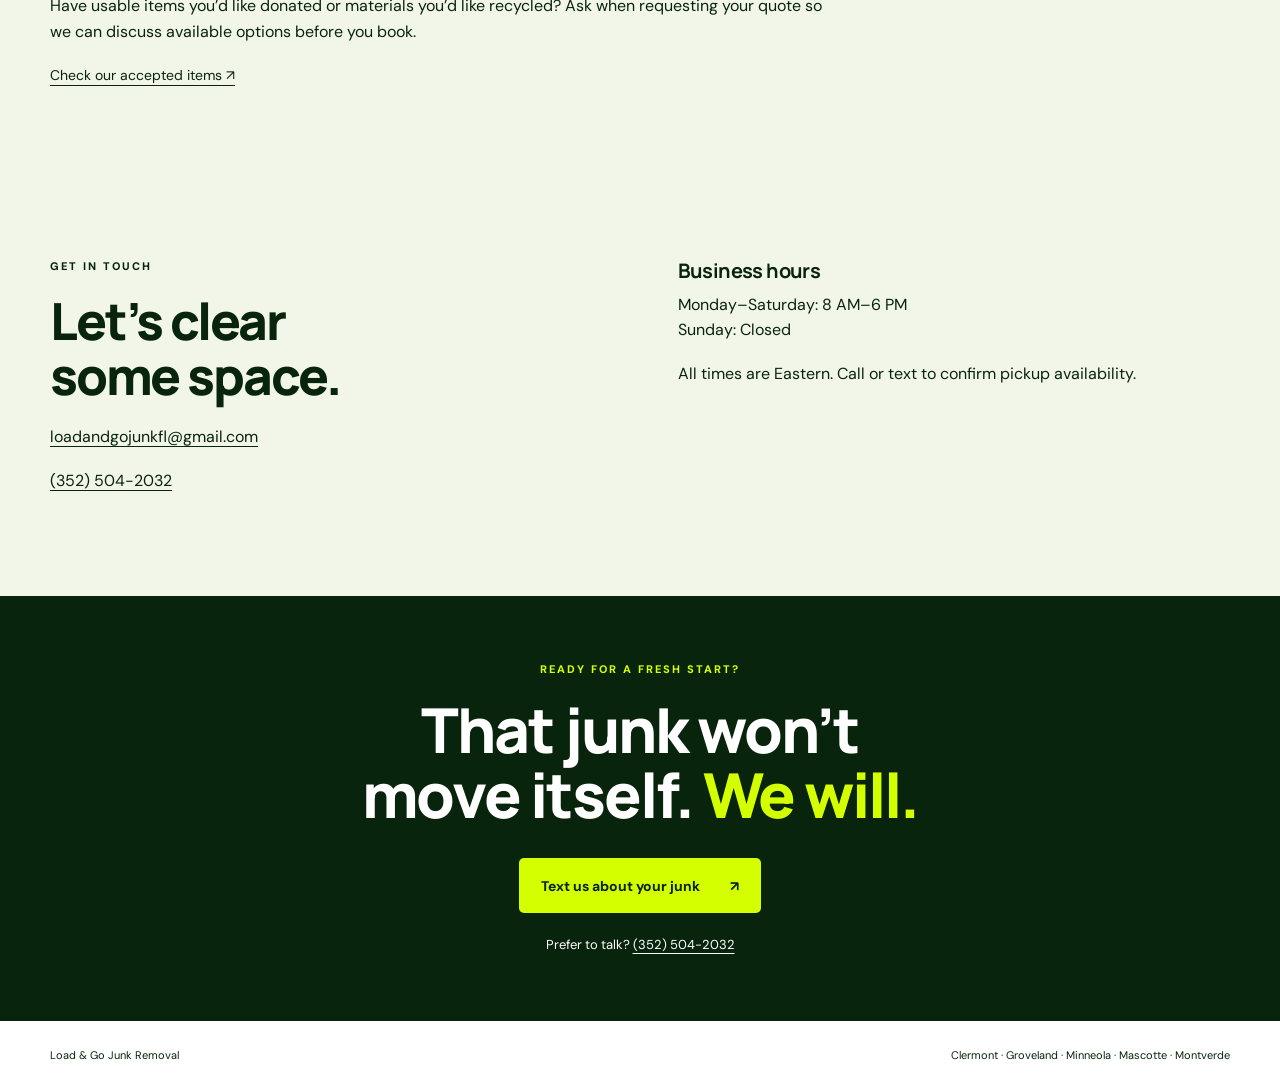
==== commit 88c052c2: "Update logo and matching green lime colors" ====
--- a/index.html
+++ b/index.html
@@ -1,6 +1,6 @@
 <!doctype html>
-<html lang="en"><head><meta charset="utf-8"><meta name="viewport" content="width=device-width,initial-scale=1"><meta name="theme-color" content="#173f35"><meta name="description" content="Load & Go Junk Removal serves Clermont, Groveland, Minneola, Mascotte and Montverde, Florida. Call or text 352-504-2032 to discuss your pickup and request a quote."><title>Load & Go Junk Removal | Clermont & Groveland</title><link rel="stylesheet" href="style.css?v=20261016-quote"></head>
-<body><header class="wrap header"><a class="brand" href="#home" aria-label="Load and Go home"><span class="mark">L<span>→</span>G</span><span>LOAD & GO<small>JUNK REMOVAL</small></span></a><a class="header-call" href="tel:+13525042032">(352) 504-2032 ↗</a></header>
+<html lang="en"><head><meta charset="utf-8"><meta name="viewport" content="width=device-width,initial-scale=1"><meta name="theme-color" content="#173f35"><meta name="description" content="Load & Go Junk Removal serves Clermont, Groveland, Minneola, Mascotte and Montverde, Florida. Call or text 352-504-2032 to discuss your pickup and request a quote."><title>Load & Go Junk Removal | Clermont & Groveland</title><link rel="stylesheet" href="style.css?v=20261019-logo"></head>
+<body><header class="wrap header"><a class="brand" href="#home" aria-label="Load and Go home"><img src="logo.png" alt="Load & Go Junk Removal" width="340" height="142"></a><a class="header-call" href="tel:+13525042032">(352) 504-2032 ↗</a></header>
 <main id="home"><section class="hero wrap"><div class="hero-copy"><p class="eyebrow"><span class="dot"></span> CLERMONT & GROVELAND, FL</p><h1>Less junk.<br>More <em>room.</em></h1><p class="intro">Ready to take your space back? Tell Load & Go what needs to go. We’ll help you plan your junk removal.</p><div class="actions"><a class="button primary" href="#get-quote">Get a quote <span>↗</span></a><a class="button secondary" href="tel:+13525042032">Call us <span>↗</span></a></div><p class="hint"><strong>Pickups starting at $75.</strong> Final pricing depends on load size, access, location and disposal requirements. Text a photo to get started.</p></div><div class="visual" aria-hidden="true"><div class="visual-label">MAKE SPACE FOR<br>WHAT’S NEXT.</div><svg viewBox="0 0 540 360"><path d="M45 300H500" stroke="#b8cdb2" stroke-width="2"/><path d="M70 145H340V268H70Z" fill="#d9e8cc"/><path d="M92 166H315M92 191H315M92 216H315" stroke="#aac09e" stroke-width="5"/><path d="M340 180H405L458 231V268H340Z" fill="#e4f2dc"/><path d="M363 193H396L429 229H363Z" fill="#173f35"/><path d="M62 268H465" stroke="#173f35" stroke-width="15"/><circle cx="141" cy="274" r="31" fill="#173f35"/><circle cx="141" cy="274" r="13" fill="#e4f2dc"/><circle cx="394" cy="274" r="31" fill="#173f35"/><circle cx="394" cy="274" r="13" fill="#e4f2dc"/><path d="M103 143V99H176V143M181 143V76H245V143M250 143V111H310V143" fill="#edb857" stroke="#173f35" stroke-width="5"/><path d="M205 76V143M103 121H176" stroke="#173f35" stroke-width="3"/><text x="117" y="250" fill="#173f35" font-family="Arial,sans-serif" font-weight="900" font-size="21">LOAD & GO →</text></svg><div class="visual-bottom"><span>YOUR SPACE, RECLAIMED.</span><span>↗</span></div></div></section>
 <section class="wrap section quote-builder" id="get-quote"><div><p class="eyebrow">START WITH A TEXT</p><h2>A clearer space<br>starts here.</h2><p>Tell us what needs to go. We’ll discuss a quote and pickup availability with you.</p><p class="note">No booking is confirmed until we agree on the details. Attach your photos in your messaging app.</p></div><form id="quote-form"><label for="quote-items">What needs removing?</label><textarea id="quote-items" name="items" rows="3" maxlength="1200" required placeholder="Example: one couch and six boxes"></textarea><div class="form-grid"><div><label for="quote-city">City or ZIP code</label><input id="quote-city" name="city" maxlength="100" autocomplete="address-level2" required placeholder="Clermont"></div><div><label for="quote-date">Preferred pickup date (optional)</label><input id="quote-date" name="date" type="date"></div></div><label for="quote-access">Access details (optional)</label><input id="quote-access" name="access" maxlength="300" placeholder="Stairs, garage, curbside, gates…"><button class="button primary" type="submit">Prepare my text <span>↗</span></button><p class="note">This prepares a message on your device. Nothing is sent until you send it.</p><div id="quote-result" hidden><p id="quote-status" role="status"></p><textarea id="quote-message" rows="6" readonly aria-label="Your prepared quote message"></textarea><div class="actions"><a id="quote-sms" class="button primary">Open text message ↗</a><button id="copy-quote" class="button secondary" type="button">Copy message</button></div><p class="note">On a computer? Copy this message and text it to (352) 504-2032.</p></div></form></section><div class="service-strip"><div class="wrap">Furniture & bulky items <span>✳</span> Household clutter <span>✳</span> Garage cleanouts</div></div>
 <section class="wrap section" id="services"><div class="section-heading"><p class="eyebrow">OUT WITH THE OLD</p><h2>Room for a fresh start.</h2><p>One bulky item or a space full of clutter: tell us what you need removed.</p></div><div class="services"><article><span class="number">01 /</span><h3>Furniture removal</h3><p>Couches, chairs, dressers and tables can be awkward to move. Send photos, approximate sizes and where the furniture sits so we can plan loading and access.</p><a class="text-link" href="#get-quote">Request a furniture quote ↗</a></article><article><span class="number">02 /</span><h3>Mattress removal</h3><p>Replacing a mattress? Tell us its size and whether you also need a bed frame removed. Mention stairs, tight hallways or an adjustable base when requesting your quote.</p><a class="text-link" href="#get-quote">Request a mattress quote ↗</a></article><article><span class="number">03 /</span><h3>Garage & storage cleanouts</h3><p>Clear out boxes, unwanted belongings and old furniture. Take wide photos of the space and point out what stays so we can understand the job before scheduling.</p><a class="text-link" href="#get-quote">Plan a cleanout ↗</a></article></div></section>
--- a/style.css
+++ b/style.css
@@ -1,8 +1,10 @@
 @import url('https://fonts.googleapis.com/css2?family=DM+Sans:wght@400;500;600;700&family=Manrope:wght@500;600;700;800&display=swap');
-:root{--green:#173f35;--cream:#f7f7ed;--lime:#d5eb87;--muted:#52655c}*{box-sizing:border-box}html{scroll-behavior:smooth}body{margin:0;color:var(--green);background:var(--cream);font-family:'DM Sans',Arial,sans-serif;line-height:1.6}a{color:inherit}a:focus-visible{outline:3px solid #c88929;outline-offset:5px}.wrap{width:min(1180px,calc(100% - 64px));margin:auto}.header{display:flex;justify-content:space-between;align-items:center;padding:25px 0}.brand{display:flex;align-items:center;gap:12px;text-decoration:none;font-weight:800;line-height:1.15;letter-spacing:1px}.brand small{display:block;font-size:10px;letter-spacing:2.6px;margin-top:5px}.mark{background:var(--green);color:var(--lime);padding:12px 10px;border-radius:8px;font-size:22px;letter-spacing:-2px}.mark span{font-size:19px}.header-call{font-size:14px;font-weight:700;text-decoration:none}.hero{display:grid;grid-template-columns:1.05fr 1fr;gap:65px;align-items:center;padding:55px 0 75px}.eyebrow{font-size:11px;font-weight:800;letter-spacing:2px;display:flex;align-items:center;gap:9px}.dot{width:7px;height:7px;background:#6d8a38;border-radius:50%}h1,h2,h3{font-family:Manrope,Arial,sans-serif;line-height:1.06;margin:0;letter-spacing:-2px}h1{font-size:clamp(64px,7.5vw,100px);font-weight:800;margin:22px 0}em{font-style:normal;color:#6a853b}p{margin:0 0 18px}.intro{font-size:17px;max-width:410px;color:var(--muted)}.actions{display:flex;gap:12px;margin:28px 0 12px}.button{display:inline-flex;align-items:center;justify-content:space-between;gap:30px;padding:16px 22px;border-radius:5px;text-decoration:none;font-size:14px;font-weight:700;min-height:55px;transition:transform .2s}.button:hover{transform:translateY(-2px)}.primary{background:var(--green);color:white}.secondary{border:1px solid #b9c6bb}.hint{font-size:12px;color:var(--muted)}.visual{background:var(--lime);border-radius:100px 8px 8px 8px;padding:38px 30px 22px;transform:rotate(2deg)}.visual-label{font-weight:800;font-size:15px;letter-spacing:2px;text-align:right;line-height:1.3}.visual svg{display:block;width:100%;margin:5px 0 0}.visual-bottom{border-top:1px solid #9daf76;display:flex;justify-content:space-between;align-items:center;padding-top:16px;font-size:10px;letter-spacing:1.8px;font-weight:700}.visual-bottom span:last-child{font-size:27px}.service-strip{background:var(--green);color:var(--cream);padding:20px 0;font-size:14px}.service-strip .wrap{display:flex;justify-content:space-between;gap:18px}.service-strip span{color:var(--lime)}.section{padding-top:85px;padding-bottom:85px}h2{font-size:clamp(34px,4vw,53px);font-weight:800;margin:16px 0 22px}.section-heading>p:last-child{color:var(--muted);max-width:510px}.services{display:grid;grid-template-columns:repeat(3,1fr);gap:35px;margin-top:38px}.services article{border-top:1px solid #bac7b7;padding-top:22px}.number{font-size:12px;font-weight:700;color:#6a853b}h3{font-size:20px;letter-spacing:-.6px;margin:22px 0 12px;line-height:1.3}.services p,.process li p{font-size:14px;color:var(--muted)}.note{font-size:12px;color:var(--muted);margin:25px 0 0}.process{background:#e9eede}.process-grid{display:grid;grid-template-columns:1fr 1fr;gap:75px}.text-link{font-size:14px;text-underline-offset:5px}.process ol{list-style:none;padding:0;margin:0}.process li{display:flex;gap:23px;padding:20px 0;border-bottom:1px solid #c5cebb}.process li:first-child{padding-top:0}.process li>span{font-size:13px;border:1px solid #aaba9e;width:32px;height:32px;display:grid;place-items:center;border-radius:50%;flex-shrink:0}.process h3{margin:0 0 8px}.process li p{margin:0}.area{display:grid;grid-template-columns:1fr 1fr;gap:75px;align-items:center}.area-copy{max-width:410px;color:var(--muted)}.contact{background:var(--green);color:var(--cream);padding:65px 0;text-align:center}.contact .eyebrow{justify-content:center;color:var(--lime)}.contact h2{font-size:clamp(36px,5vw,62px)}.contact em{color:var(--lime)}.light{background:var(--lime);color:var(--green);margin:8px 0 22px}.contact p:last-child{font-size:13px;margin:0}.contact a{text-underline-offset:4px}footer{display:flex;justify-content:space-between;padding:26px 0;font-size:11px}.mobile-bar{display:none}@media(max-width:760px){.wrap{width:calc(100% - 40px)}.header{padding:18px 0}.brand{font-size:14px}.header-call{font-size:11px}.mark{font-size:18px;padding:10px 8px}.hero{grid-template-columns:1fr;gap:26px;padding:30px 0 40px}h1{font-size:68px;margin:18px 0}.intro{font-size:16px}.hero .eyebrow{font-size:10px;letter-spacing:1.5px}.actions{gap:10px}.button{padding:16px 18px;gap:20px}.actions .primary{flex:1}.visual{max-width:480px;width:100%;margin:auto;border-radius:65px 6px 6px 6px;padding:24px 24px 15px;transform:none}.visual-label{font-size:12px}.visual svg{max-height:245px}.service-strip{font-size:11px;padding:15px 0}.service-strip .wrap{gap:10px;flex-wrap:wrap;justify-content:center}.service-strip span:last-of-type{display:none}.service-strip .wrap{line-height:1.4}.section{padding-top:50px;padding-bottom:50px}.services,.process-grid,.area{grid-template-columns:1fr;gap:24px}.services{margin-top:25px}.services article{padding-top:15px}.services h3{margin:12px 0 8px}.services p{margin-bottom:0}.process-grid{gap:35px}.area{gap:5px}.contact{padding:50px 0}footer{gap:15px;flex-direction:column;padding-bottom:100px}.mobile-bar{display:flex;position:fixed;bottom:0;left:0;right:0;background:var(--cream);padding:10px 15px calc(10px + env(safe-area-inset-bottom));gap:10px;box-shadow:0 -3px 15px #173f3515;z-index:5}.mobile-bar a{border:1px solid var(--green);padding:12px;text-decoration:none;border-radius:5px;font-size:14px;font-weight:700;text-align:center;flex:1}.mobile-bar a:last-child{background:var(--green);color:white;flex:1.4}}@media(prefers-reduced-motion:reduce){html{scroll-behavior:auto}.button{transition:none}}
+:root{--green:#09240c;--cream:#ffffff;--lime:#d4ff00;--muted:#52655c}*{box-sizing:border-box}html{scroll-behavior:smooth}body{margin:0;color:var(--green);background:var(--cream);font-family:'DM Sans',Arial,sans-serif;line-height:1.6}a{color:inherit}a:focus-visible{outline:3px solid #c88929;outline-offset:5px}.wrap{width:min(1180px,calc(100% - 64px));margin:auto}.header{display:flex;justify-content:space-between;align-items:center;padding:25px 0}.brand{display:flex;align-items:center;gap:12px;text-decoration:none;font-weight:800;line-height:1.15;letter-spacing:1px}.brand small{display:block;font-size:10px;letter-spacing:2.6px;margin-top:5px}.mark{background:var(--green);color:var(--lime);padding:12px 10px;border-radius:8px;font-size:22px;letter-spacing:-2px}.mark span{font-size:19px}.header-call{font-size:14px;font-weight:700;text-decoration:none}.hero{display:grid;grid-template-columns:1.05fr 1fr;gap:65px;align-items:center;padding:55px 0 75px}.eyebrow{font-size:11px;font-weight:800;letter-spacing:2px;display:flex;align-items:center;gap:9px}.dot{width:7px;height:7px;background:#466300;border-radius:50%}h1,h2,h3{font-family:Manrope,Arial,sans-serif;line-height:1.06;margin:0;letter-spacing:-2px}h1{font-size:clamp(64px,7.5vw,100px);font-weight:800;margin:22px 0}em{font-style:normal;color:#466300}p{margin:0 0 18px}.intro{font-size:17px;max-width:410px;color:var(--muted)}.actions{display:flex;gap:12px;margin:28px 0 12px}.button{display:inline-flex;align-items:center;justify-content:space-between;gap:30px;padding:16px 22px;border-radius:5px;text-decoration:none;font-size:14px;font-weight:700;min-height:55px;transition:transform .2s}.button:hover{transform:translateY(-2px)}.primary{background:var(--green);color:white}.secondary{border:1px solid #b9c6bb}.hint{font-size:12px;color:var(--muted)}.visual{background:var(--lime);border-radius:100px 8px 8px 8px;padding:38px 30px 22px;transform:rotate(2deg)}.visual-label{font-weight:800;font-size:15px;letter-spacing:2px;text-align:right;line-height:1.3}.visual svg{display:block;width:100%;margin:5px 0 0}.visual-bottom{border-top:1px solid #9daf76;display:flex;justify-content:space-between;align-items:center;padding-top:16px;font-size:10px;letter-spacing:1.8px;font-weight:700}.visual-bottom span:last-child{font-size:27px}.service-strip{background:var(--green);color:var(--cream);padding:20px 0;font-size:14px}.service-strip .wrap{display:flex;justify-content:space-between;gap:18px}.service-strip span{color:var(--lime)}.section{padding-top:85px;padding-bottom:85px}h2{font-size:clamp(34px,4vw,53px);font-weight:800;margin:16px 0 22px}.section-heading>p:last-child{color:var(--muted);max-width:510px}.services{display:grid;grid-template-columns:repeat(3,1fr);gap:35px;margin-top:38px}.services article{border-top:1px solid #bac7b7;padding-top:22px}.number{font-size:12px;font-weight:700;color:#466300}h3{font-size:20px;letter-spacing:-.6px;margin:22px 0 12px;line-height:1.3}.services p,.process li p{font-size:14px;color:var(--muted)}.note{font-size:12px;color:var(--muted);margin:25px 0 0}.process{background:#f2f6e9}.process-grid{display:grid;grid-template-columns:1fr 1fr;gap:75px}.text-link{font-size:14px;text-underline-offset:5px}.process ol{list-style:none;padding:0;margin:0}.process li{display:flex;gap:23px;padding:20px 0;border-bottom:1px solid #c5cebb}.process li:first-child{padding-top:0}.process li>span{font-size:13px;border:1px solid #aaba9e;width:32px;height:32px;display:grid;place-items:center;border-radius:50%;flex-shrink:0}.process h3{margin:0 0 8px}.process li p{margin:0}.area{display:grid;grid-template-columns:1fr 1fr;gap:75px;align-items:center}.area-copy{max-width:410px;color:var(--muted)}.contact{background:var(--green);color:var(--cream);padding:65px 0;text-align:center}.contact .eyebrow{justify-content:center;color:var(--lime)}.contact h2{font-size:clamp(36px,5vw,62px)}.contact em{color:var(--lime)}.light{background:var(--lime);color:var(--green);margin:8px 0 22px}.contact p:last-child{font-size:13px;margin:0}.contact a{text-underline-offset:4px}footer{display:flex;justify-content:space-between;padding:26px 0;font-size:11px}.mobile-bar{display:none}@media(max-width:760px){.wrap{width:calc(100% - 40px)}.header{padding:18px 0}.brand{font-size:14px}.header-call{font-size:11px}.mark{font-size:18px;padding:10px 8px}.hero{grid-template-columns:1fr;gap:26px;padding:30px 0 40px}h1{font-size:68px;margin:18px 0}.intro{font-size:16px}.hero .eyebrow{font-size:10px;letter-spacing:1.5px}.actions{gap:10px}.button{padding:16px 18px;gap:20px}.actions .primary{flex:1}.visual{max-width:480px;width:100%;margin:auto;border-radius:65px 6px 6px 6px;padding:24px 24px 15px;transform:none}.visual-label{font-size:12px}.visual svg{max-height:245px}.service-strip{font-size:11px;padding:15px 0}.service-strip .wrap{gap:10px;flex-wrap:wrap;justify-content:center}.service-strip span:last-of-type{display:none}.service-strip .wrap{line-height:1.4}.section{padding-top:50px;padding-bottom:50px}.services,.process-grid,.area{grid-template-columns:1fr;gap:24px}.services{margin-top:25px}.services article{padding-top:15px}.services h3{margin:12px 0 8px}.services p{margin-bottom:0}.process-grid{gap:35px}.area{gap:5px}.contact{padding:50px 0}footer{gap:15px;flex-direction:column;padding-bottom:100px}.mobile-bar{display:flex;position:fixed;bottom:0;left:0;right:0;background:var(--cream);padding:10px 15px calc(10px + env(safe-area-inset-bottom));gap:10px;box-shadow:0 -3px 15px #09240c15;z-index:5}.mobile-bar a{border:1px solid var(--green);padding:12px;text-decoration:none;border-radius:5px;font-size:14px;font-weight:700;text-align:center;flex:1}.mobile-bar a:last-child{background:var(--green);color:white;flex:1.4}}@media(prefers-reduced-motion:reduce){html{scroll-behavior:auto}.button{transition:none}}
 
 .services ul{padding-left:20px;color:var(--muted);font-size:14px;line-height:1.7}.services li{margin-bottom:8px}#items .text-link{display:inline-block;margin-top:24px}
 
 #hours a{overflow-wrap:anywhere;text-underline-offset:4px}#quote .button{margin-top:22px}
 
-.quote-builder{display:grid;grid-template-columns:.85fr 1.15fr;gap:60px;border-top:1px solid #bac7b7;padding-top:45px}label{display:block;font-weight:700;font-size:13px;margin:15px 0 7px}input,textarea{display:block;width:100%;padding:13px;border:1px solid #a5b7a6;border-radius:5px;background:#fff;color:var(--green);font:inherit;font-size:16px}input:focus,textarea:focus{outline:2px solid #6a853b;outline-offset:2px}.form-grid{display:grid;grid-template-columns:1fr 1fr;gap:16px}button{font-family:inherit;cursor:pointer}.quote-builder button[type=submit]{margin-top:20px;border:0}.quote-builder .note{margin:14px 0}.quote-builder .actions{flex-wrap:wrap}#quote-result{margin-top:24px;padding-top:20px;border-top:1px solid #bac7b7}.faq-list{max-width:850px}.faq-list details{border-bottom:1px solid #bac7b7;padding:20px 0}.faq-list summary{cursor:pointer;font-family:Manrope,Arial,sans-serif;font-size:18px;font-weight:700}.faq-list p{margin:15px 0 0;color:var(--muted)}#pricing .services{margin-bottom:25px}#disposal p{max-width:780px}@media(max-width:760px){.quote-builder{grid-template-columns:1fr;gap:10px}.form-grid{grid-template-columns:1fr;gap:0}.quote-builder h2{margin-top:10px}.faq-list summary{font-size:16px}}
+.quote-builder{display:grid;grid-template-columns:.85fr 1.15fr;gap:60px;border-top:1px solid #bac7b7;padding-top:45px}label{display:block;font-weight:700;font-size:13px;margin:15px 0 7px}input,textarea{display:block;width:100%;padding:13px;border:1px solid #a5b7a6;border-radius:5px;background:#fff;color:var(--green);font:inherit;font-size:16px}input:focus,textarea:focus{outline:2px solid #466300;outline-offset:2px}.form-grid{display:grid;grid-template-columns:1fr 1fr;gap:16px}button{font-family:inherit;cursor:pointer}.quote-builder button[type=submit]{margin-top:20px;border:0}.quote-builder .note{margin:14px 0}.quote-builder .actions{flex-wrap:wrap}#quote-result{margin-top:24px;padding-top:20px;border-top:1px solid #bac7b7}.faq-list{max-width:850px}.faq-list details{border-bottom:1px solid #bac7b7;padding:20px 0}.faq-list summary{cursor:pointer;font-family:Manrope,Arial,sans-serif;font-size:18px;font-weight:700}.faq-list p{margin:15px 0 0;color:var(--muted)}#pricing .services{margin-bottom:25px}#disposal p{max-width:780px}@media(max-width:760px){.quote-builder{grid-template-columns:1fr;gap:10px}.form-grid{grid-template-columns:1fr;gap:0}.quote-builder h2{margin-top:10px}.faq-list summary{font-size:16px}}
+
+.brand img{display:block;width:260px;max-width:100%;height:auto}.visual{background:#d4ff00}.button.primary{background:#09240c;color:#fff}.light{background:#d4ff00;color:#09240c}.service-strip span,.contact em{color:#d4ff00}@media(max-width:760px){.brand{max-width:62%}.brand img{width:210px}.header-call{font-size:11px}}
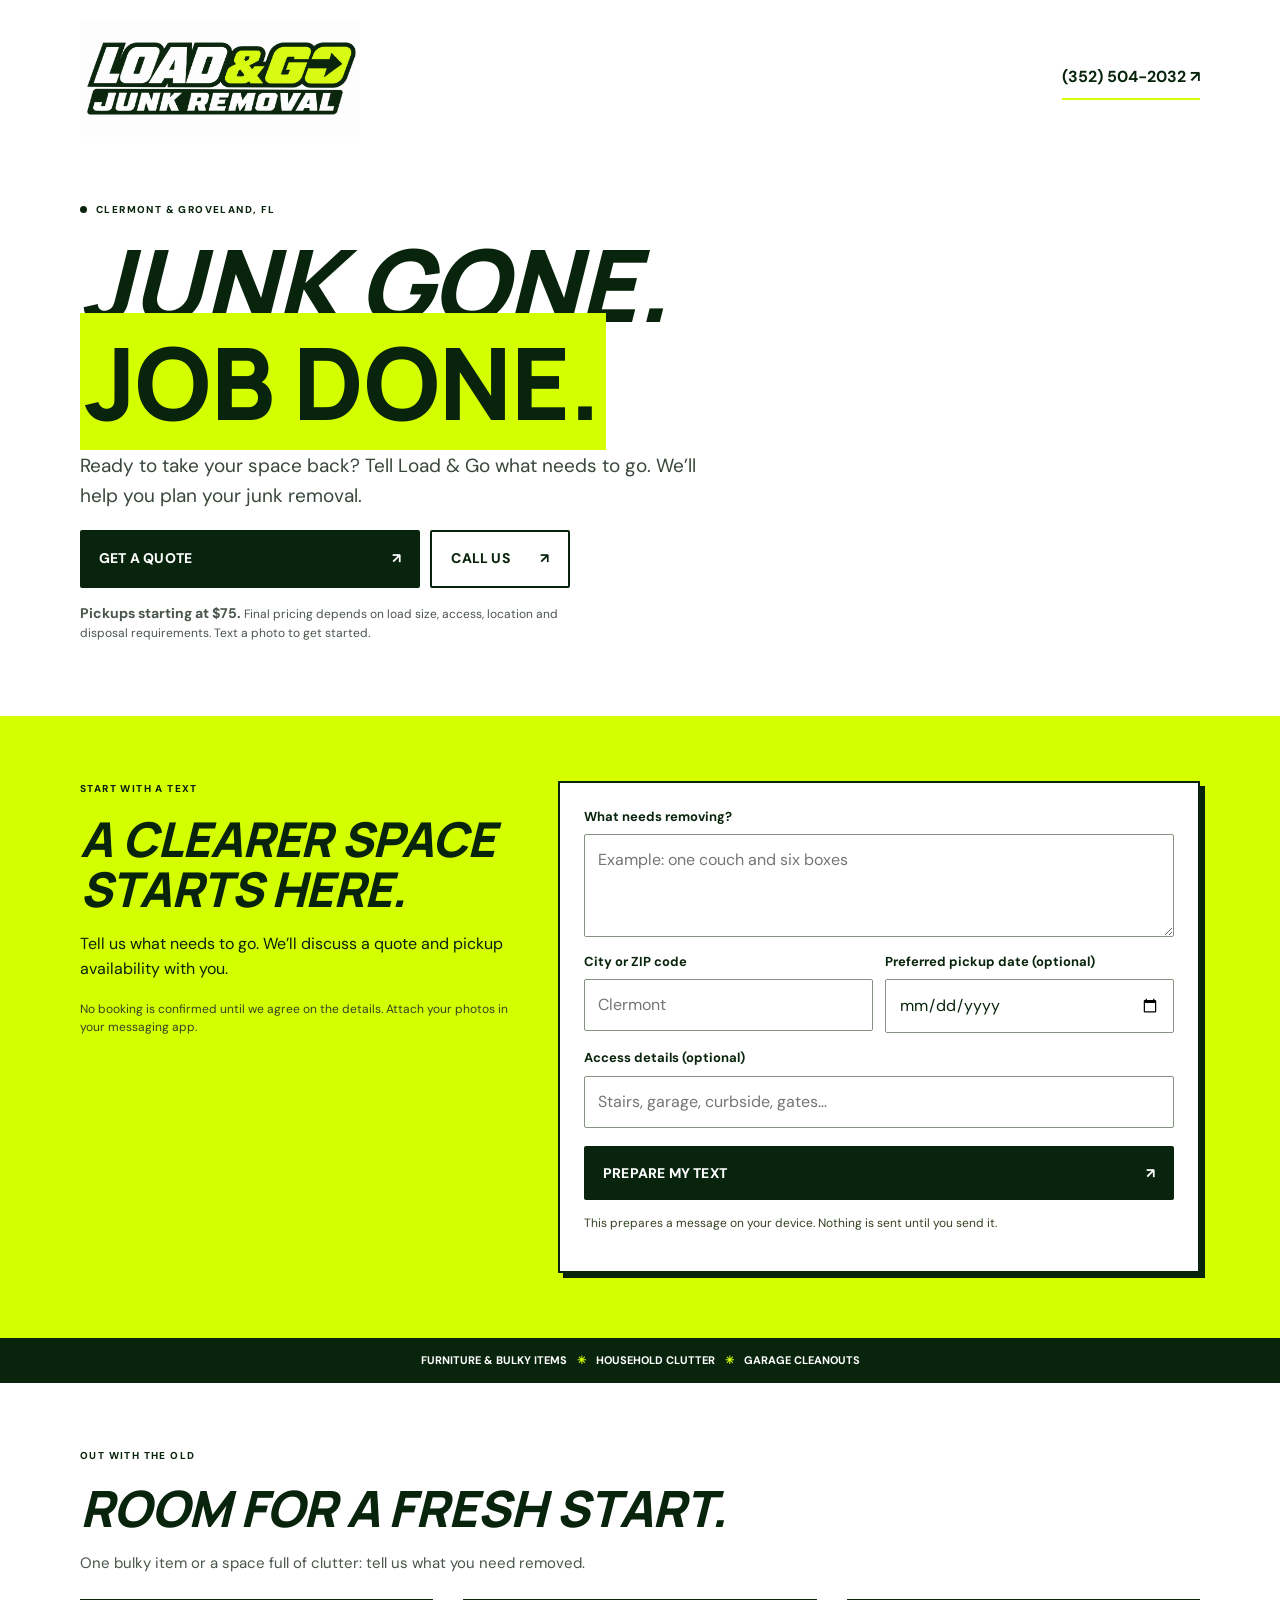
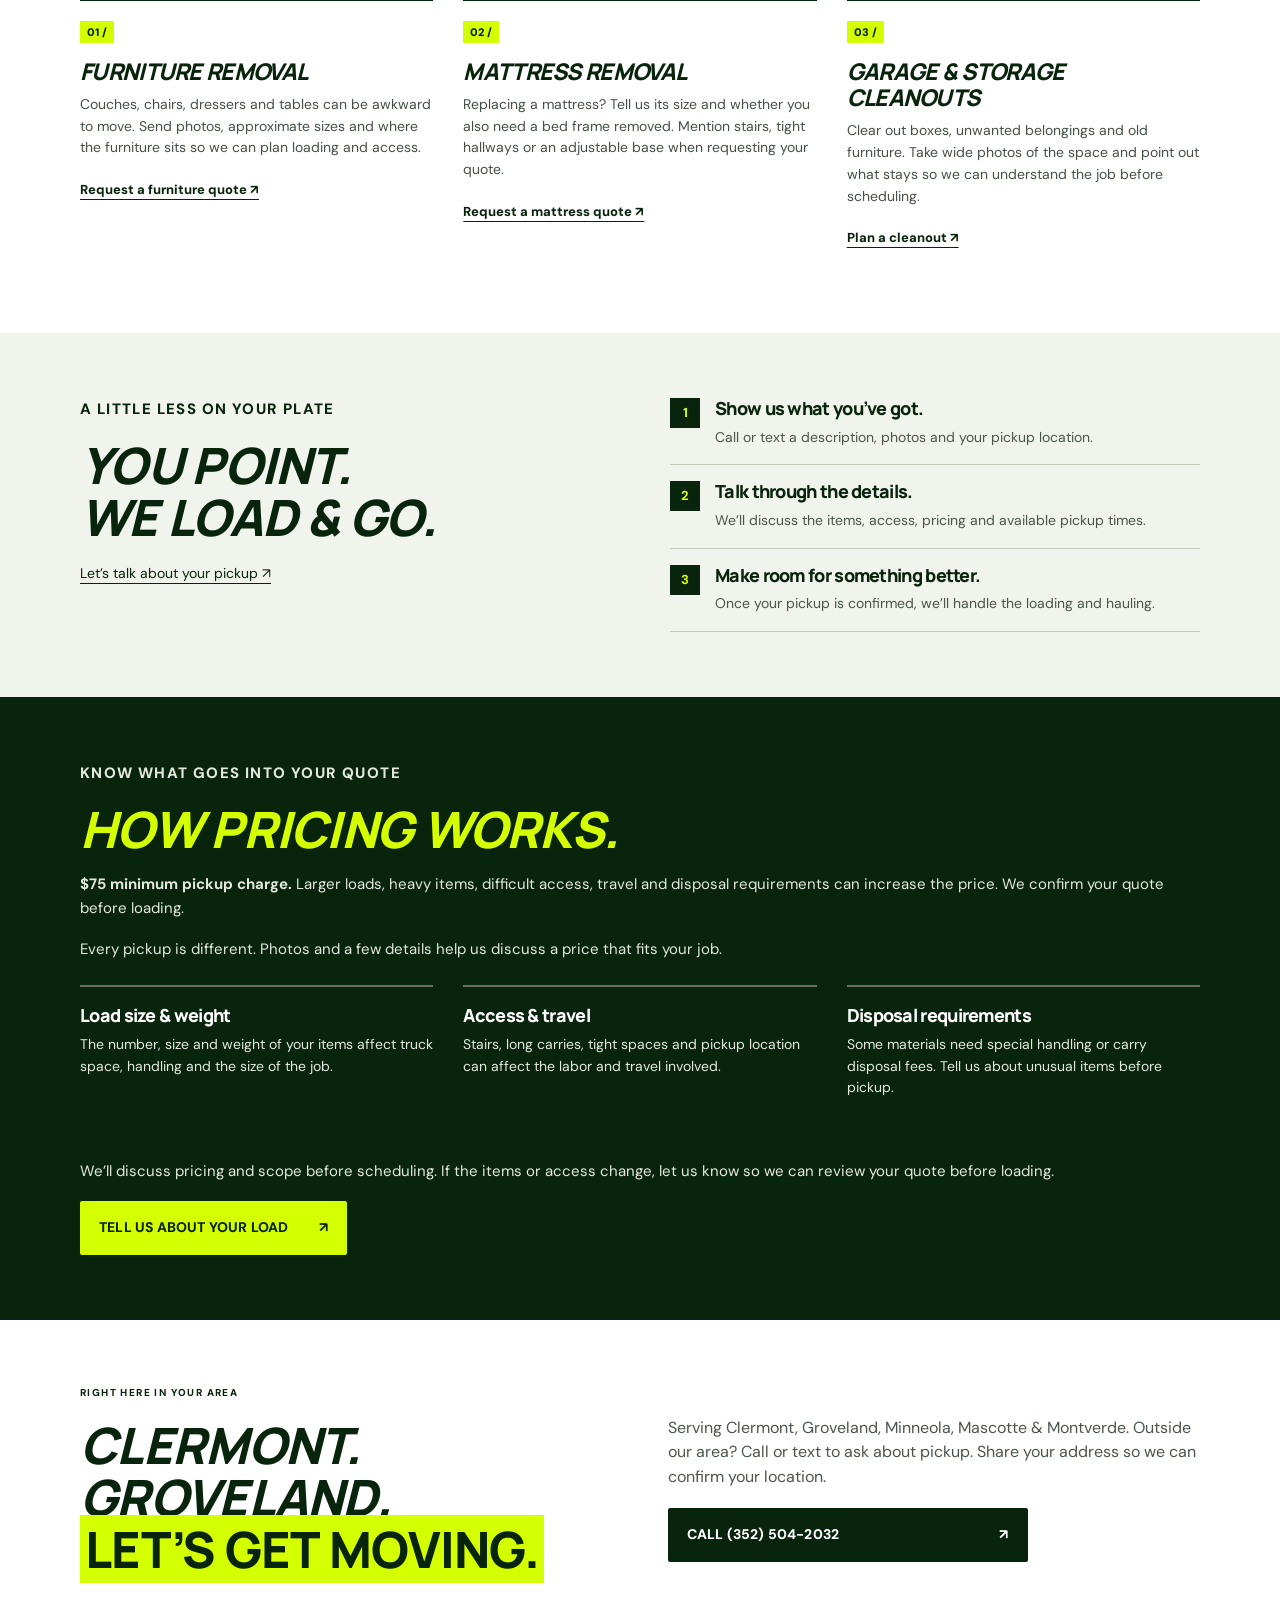
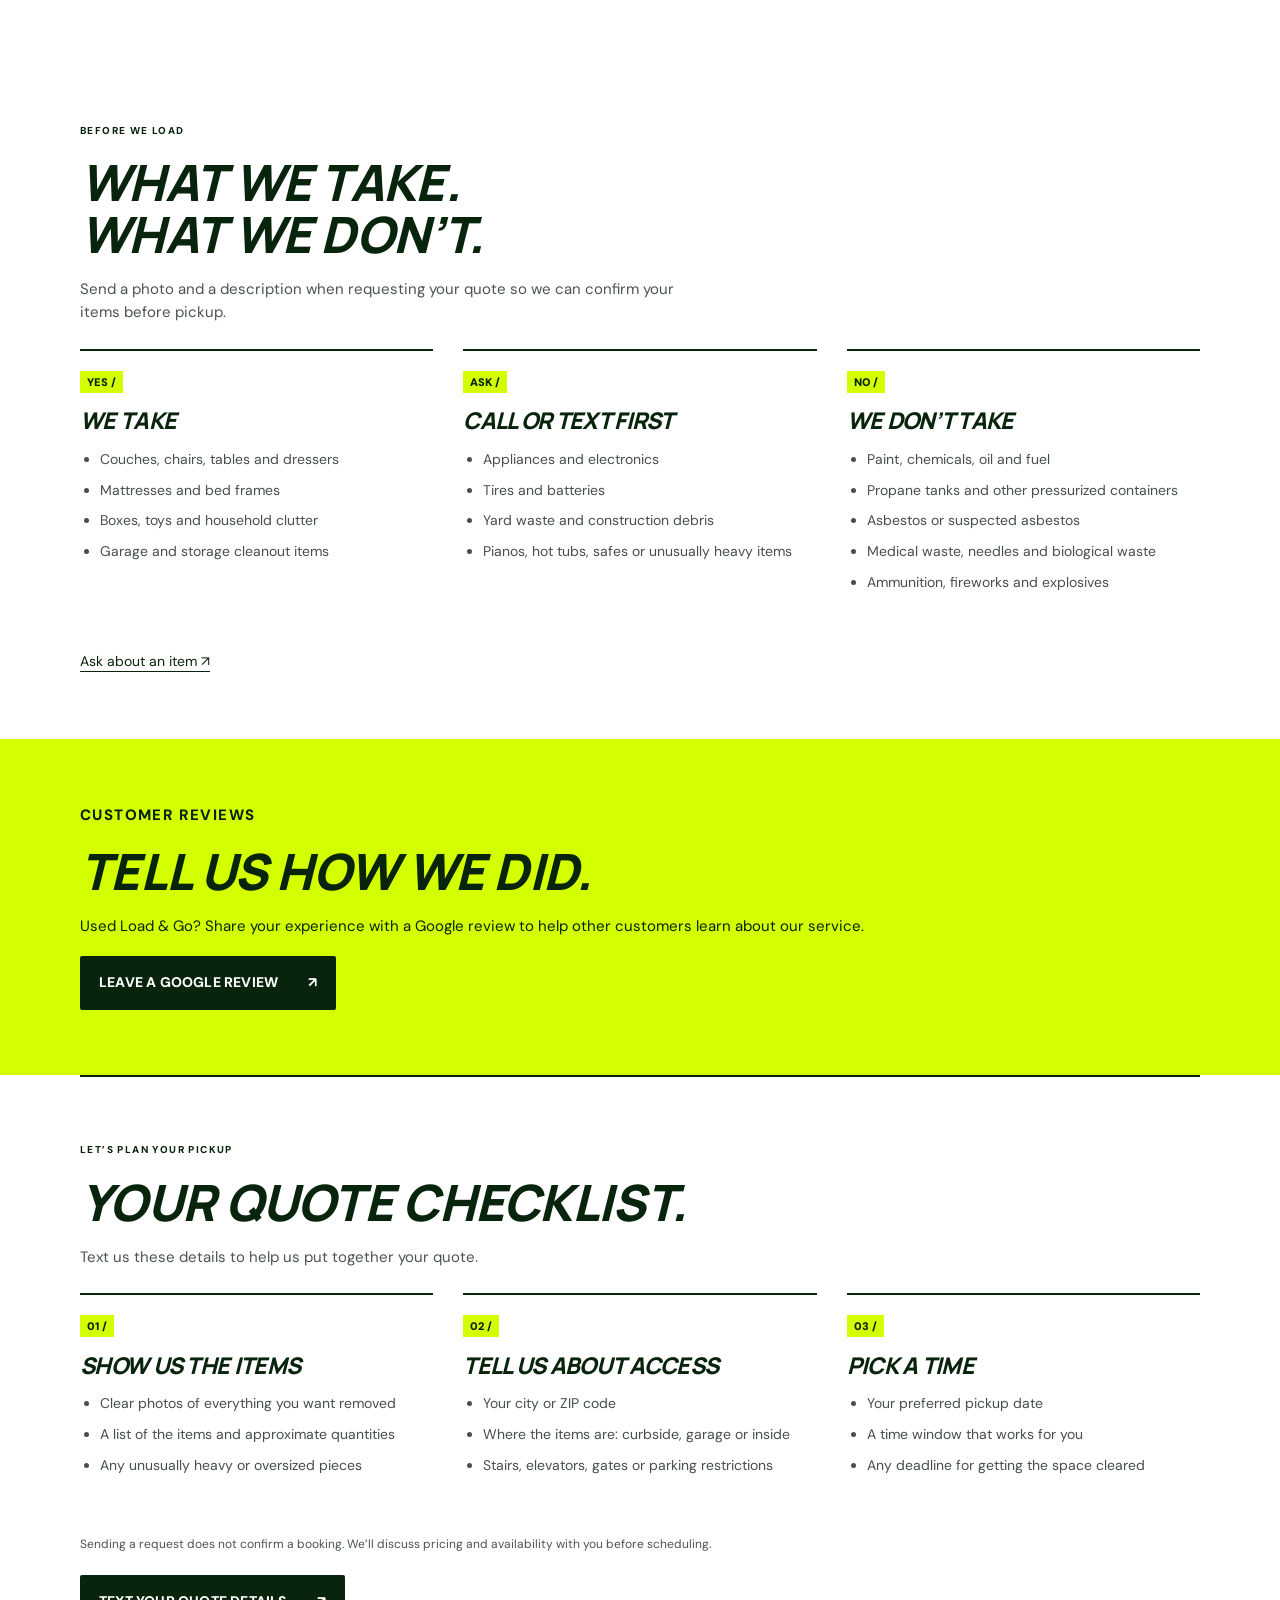
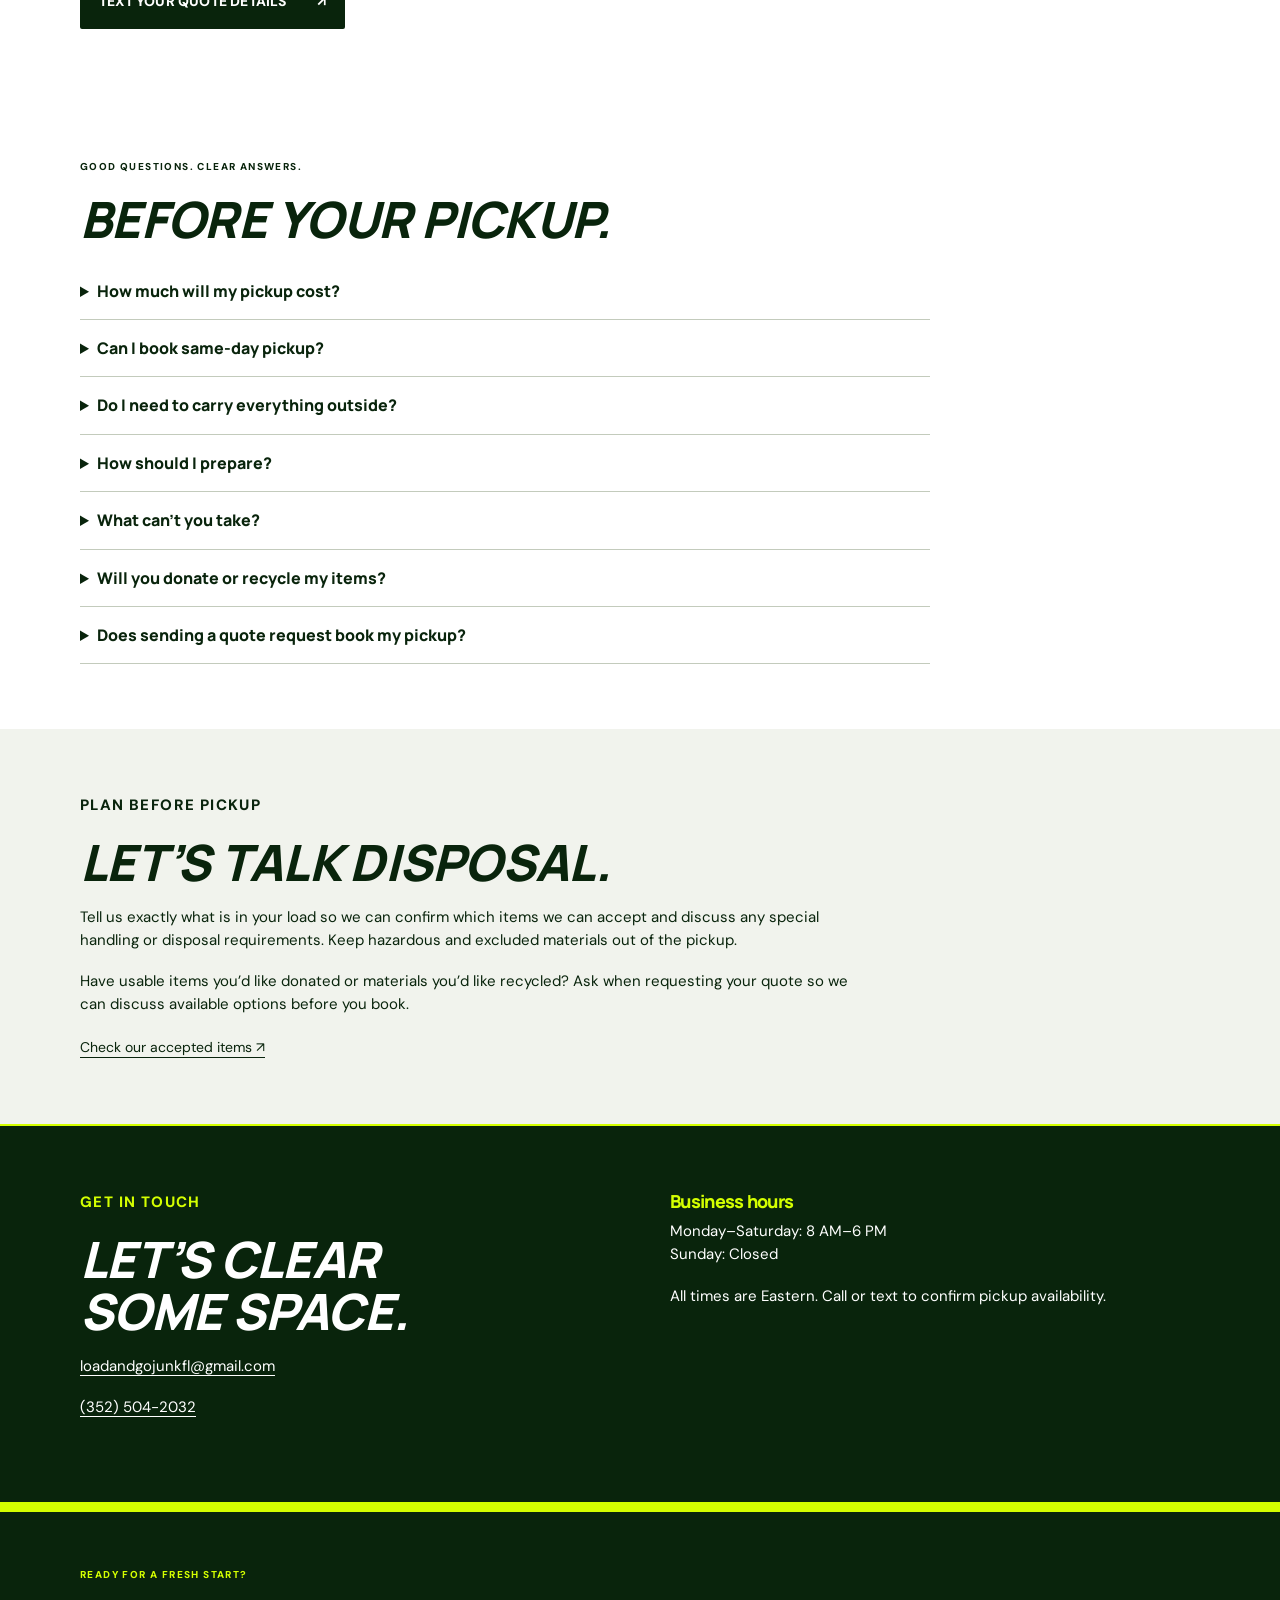
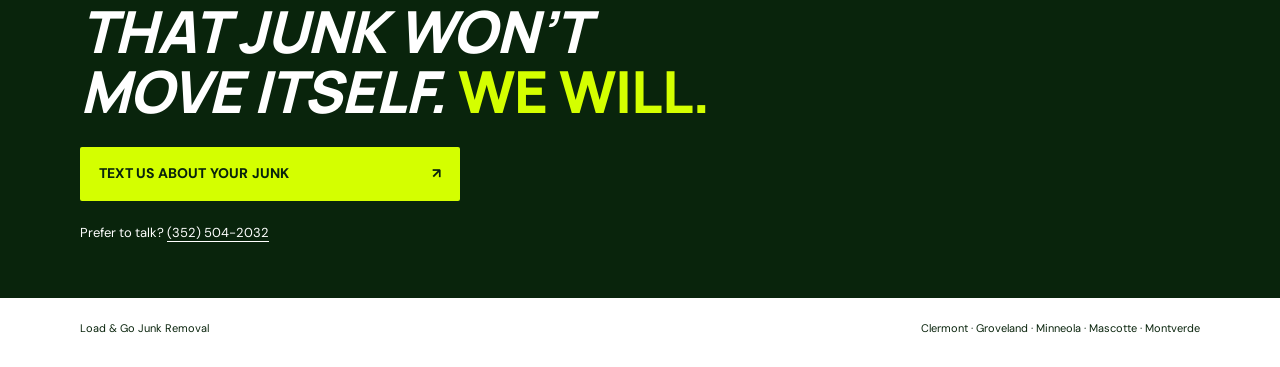
==== commit c2e60bc2: "Redesign for bold mobile-first branding" ====
--- a/index.html
+++ b/index.html
@@ -1,7 +1,7 @@
 <!doctype html>
-<html lang="en"><head><meta charset="utf-8"><meta name="viewport" content="width=device-width,initial-scale=1"><meta name="theme-color" content="#173f35"><meta name="description" content="Load & Go Junk Removal serves Clermont, Groveland, Minneola, Mascotte and Montverde, Florida. Call or text 352-504-2032 to discuss your pickup and request a quote."><title>Load & Go Junk Removal | Clermont & Groveland</title><link rel="stylesheet" href="style.css?v=20261019-logo"></head>
+<html lang="en"><head><meta charset="utf-8"><meta name="viewport" content="width=device-width,initial-scale=1"><meta name="theme-color" content="#173f35"><meta name="description" content="Load & Go Junk Removal serves Clermont, Groveland, Minneola, Mascotte and Montverde, Florida. Call or text 352-504-2032 to discuss your pickup and request a quote."><title>Load & Go Junk Removal | Clermont & Groveland</title><link rel="stylesheet" href="style.css?v=20261019-logo"><link rel="stylesheet" href="mobile.css?v=20261019-bold"></head>
 <body><header class="wrap header"><a class="brand" href="#home" aria-label="Load and Go home"><img src="logo.png" alt="Load & Go Junk Removal" width="340" height="142"></a><a class="header-call" href="tel:+13525042032">(352) 504-2032 ↗</a></header>
-<main id="home"><section class="hero wrap"><div class="hero-copy"><p class="eyebrow"><span class="dot"></span> CLERMONT & GROVELAND, FL</p><h1>Less junk.<br>More <em>room.</em></h1><p class="intro">Ready to take your space back? Tell Load & Go what needs to go. We’ll help you plan your junk removal.</p><div class="actions"><a class="button primary" href="#get-quote">Get a quote <span>↗</span></a><a class="button secondary" href="tel:+13525042032">Call us <span>↗</span></a></div><p class="hint"><strong>Pickups starting at $75.</strong> Final pricing depends on load size, access, location and disposal requirements. Text a photo to get started.</p></div><div class="visual" aria-hidden="true"><div class="visual-label">MAKE SPACE FOR<br>WHAT’S NEXT.</div><svg viewBox="0 0 540 360"><path d="M45 300H500" stroke="#b8cdb2" stroke-width="2"/><path d="M70 145H340V268H70Z" fill="#d9e8cc"/><path d="M92 166H315M92 191H315M92 216H315" stroke="#aac09e" stroke-width="5"/><path d="M340 180H405L458 231V268H340Z" fill="#e4f2dc"/><path d="M363 193H396L429 229H363Z" fill="#173f35"/><path d="M62 268H465" stroke="#173f35" stroke-width="15"/><circle cx="141" cy="274" r="31" fill="#173f35"/><circle cx="141" cy="274" r="13" fill="#e4f2dc"/><circle cx="394" cy="274" r="31" fill="#173f35"/><circle cx="394" cy="274" r="13" fill="#e4f2dc"/><path d="M103 143V99H176V143M181 143V76H245V143M250 143V111H310V143" fill="#edb857" stroke="#173f35" stroke-width="5"/><path d="M205 76V143M103 121H176" stroke="#173f35" stroke-width="3"/><text x="117" y="250" fill="#173f35" font-family="Arial,sans-serif" font-weight="900" font-size="21">LOAD & GO →</text></svg><div class="visual-bottom"><span>YOUR SPACE, RECLAIMED.</span><span>↗</span></div></div></section>
+<main id="home"><section class="hero wrap"><div class="hero-copy"><p class="eyebrow"><span class="dot"></span> CLERMONT & GROVELAND, FL</p><h1>Junk gone.<br><em>Job done.</em></h1><p class="intro">Ready to take your space back? Tell Load & Go what needs to go. We’ll help you plan your junk removal.</p><div class="actions"><a class="button primary" href="#get-quote">Get a quote <span>↗</span></a><a class="button secondary" href="tel:+13525042032">Call us <span>↗</span></a></div><p class="hint"><strong>Pickups starting at $75.</strong> Final pricing depends on load size, access, location and disposal requirements. Text a photo to get started.</p></div><div class="visual" aria-hidden="true"><div class="visual-label">MAKE SPACE FOR<br>WHAT’S NEXT.</div><svg viewBox="0 0 540 360"><path d="M45 300H500" stroke="#b8cdb2" stroke-width="2"/><path d="M70 145H340V268H70Z" fill="#d9e8cc"/><path d="M92 166H315M92 191H315M92 216H315" stroke="#aac09e" stroke-width="5"/><path d="M340 180H405L458 231V268H340Z" fill="#e4f2dc"/><path d="M363 193H396L429 229H363Z" fill="#173f35"/><path d="M62 268H465" stroke="#173f35" stroke-width="15"/><circle cx="141" cy="274" r="31" fill="#173f35"/><circle cx="141" cy="274" r="13" fill="#e4f2dc"/><circle cx="394" cy="274" r="31" fill="#173f35"/><circle cx="394" cy="274" r="13" fill="#e4f2dc"/><path d="M103 143V99H176V143M181 143V76H245V143M250 143V111H310V143" fill="#edb857" stroke="#173f35" stroke-width="5"/><path d="M205 76V143M103 121H176" stroke="#173f35" stroke-width="3"/><text x="117" y="250" fill="#173f35" font-family="Arial,sans-serif" font-weight="900" font-size="21">LOAD & GO →</text></svg><div class="visual-bottom"><span>YOUR SPACE, RECLAIMED.</span><span>↗</span></div></div></section>
 <section class="wrap section quote-builder" id="get-quote"><div><p class="eyebrow">START WITH A TEXT</p><h2>A clearer space<br>starts here.</h2><p>Tell us what needs to go. We’ll discuss a quote and pickup availability with you.</p><p class="note">No booking is confirmed until we agree on the details. Attach your photos in your messaging app.</p></div><form id="quote-form"><label for="quote-items">What needs removing?</label><textarea id="quote-items" name="items" rows="3" maxlength="1200" required placeholder="Example: one couch and six boxes"></textarea><div class="form-grid"><div><label for="quote-city">City or ZIP code</label><input id="quote-city" name="city" maxlength="100" autocomplete="address-level2" required placeholder="Clermont"></div><div><label for="quote-date">Preferred pickup date (optional)</label><input id="quote-date" name="date" type="date"></div></div><label for="quote-access">Access details (optional)</label><input id="quote-access" name="access" maxlength="300" placeholder="Stairs, garage, curbside, gates…"><button class="button primary" type="submit">Prepare my text <span>↗</span></button><p class="note">This prepares a message on your device. Nothing is sent until you send it.</p><div id="quote-result" hidden><p id="quote-status" role="status"></p><textarea id="quote-message" rows="6" readonly aria-label="Your prepared quote message"></textarea><div class="actions"><a id="quote-sms" class="button primary">Open text message ↗</a><button id="copy-quote" class="button secondary" type="button">Copy message</button></div><p class="note">On a computer? Copy this message and text it to (352) 504-2032.</p></div></form></section><div class="service-strip"><div class="wrap">Furniture & bulky items <span>✳</span> Household clutter <span>✳</span> Garage cleanouts</div></div>
 <section class="wrap section" id="services"><div class="section-heading"><p class="eyebrow">OUT WITH THE OLD</p><h2>Room for a fresh start.</h2><p>One bulky item or a space full of clutter: tell us what you need removed.</p></div><div class="services"><article><span class="number">01 /</span><h3>Furniture removal</h3><p>Couches, chairs, dressers and tables can be awkward to move. Send photos, approximate sizes and where the furniture sits so we can plan loading and access.</p><a class="text-link" href="#get-quote">Request a furniture quote ↗</a></article><article><span class="number">02 /</span><h3>Mattress removal</h3><p>Replacing a mattress? Tell us its size and whether you also need a bed frame removed. Mention stairs, tight hallways or an adjustable base when requesting your quote.</p><a class="text-link" href="#get-quote">Request a mattress quote ↗</a></article><article><span class="number">03 /</span><h3>Garage & storage cleanouts</h3><p>Clear out boxes, unwanted belongings and old furniture. Take wide photos of the space and point out what stays so we can understand the job before scheduling.</p><a class="text-link" href="#get-quote">Plan a cleanout ↗</a></article></div></section>
 <section class="process section"><div class="wrap process-grid"><div><p class="eyebrow">A LITTLE LESS ON YOUR PLATE</p><h2>You point.<br>We load & go.</h2><a class="text-link" href="sms:+13525042032">Let’s talk about your pickup ↗</a></div><ol><li><span>1</span><div><h3>Show us what you’ve got.</h3><p>Call or text a description, photos and your pickup location.</p></div></li><li><span>2</span><div><h3>Talk through the details.</h3><p>We’ll discuss the items, access, pricing and available pickup times.</p></div></li><li><span>3</span><div><h3>Make room for something better.</h3><p>Once your pickup is confirmed, we’ll handle the loading and hauling.</p></div></li></ol></div></section>
--- a/mobile.css
+++ b/mobile.css
@@ -0,0 +1 @@
+:root{--green:#09240c;--cream:#fff;--lime:#d4ff00;--muted:#4a554b}body{background:#fff;color:var(--green);line-height:1.55}.wrap{width:calc(100% - 36px);max-width:1120px}.header{padding:14px 0;gap:12px}.brand img{width:210px}.header-call{font-size:12px;white-space:nowrap;border-bottom:2px solid var(--lime);padding:8px 0}.hero{display:block;padding:24px 0 30px}.hero-copy{max-width:800px}.eyebrow{font-size:10px;letter-spacing:1.4px;font-weight:800}.dot{background:var(--green)}h1,h2,h3{font-family:Impact,'Arial Black',Manrope,sans-serif;font-weight:900;font-style:italic;text-transform:uppercase;letter-spacing:-.7px}h1{font-size:clamp(56px,13vw,92px);line-height:.98;margin:18px 0 20px}h1 em,h2 em{color:var(--green);background:var(--lime);padding:0 5px}.intro{font-size:16px;max-width:510px;color:#39473b}.hero .actions{gap:10px;margin:20px 0 15px}.button{border-radius:2px;min-height:54px;padding:16px 19px;font-size:14px;font-weight:800;text-transform:uppercase;letter-spacing:.2px;box-shadow:none}.button:hover{transform:none;filter:brightness(.95)}.secondary{background:#fff;color:var(--green);border:2px solid var(--green)}.actions .primary{flex:1}.hint{font-size:12px;max-width:490px}.hint strong{font-size:14px}.visual{display:none}.service-strip{background:var(--green);color:white;padding:14px 0;font-size:11px;font-weight:700;text-transform:uppercase}.service-strip .wrap{display:flex;justify-content:center;gap:10px;flex-wrap:wrap}.section{padding-top:42px;padding-bottom:42px}h2{font-size:clamp(32px,8.5vw,50px);line-height:1.04;margin:12px 0 18px}h3{font-size:23px;line-height:1.15;margin:14px 0 10px}.section-heading>p:last-child{font-size:15px;max-width:600px}.quote-builder{background:var(--lime);width:100%;max-width:none;padding:32px max(18px,calc((100% - 1120px)/2));display:grid;grid-template-columns:1fr;gap:12px;border:0}.quote-builder h2{font-size:36px}.quote-builder .note{color:#354322}.quote-builder form{background:#fff;padding:18px;border:2px solid var(--green);box-shadow:5px 5px 0 var(--green)}.quote-builder form>label:first-child{margin-top:0}.quote-builder input,.quote-builder textarea{border-radius:2px;border:1px solid #879382;min-height:48px;font-size:16px;background:white}.quote-builder button[type=submit]{width:100%;border-radius:2px;margin-top:18px}.quote-builder .form-grid{grid-template-columns:1fr;gap:0}.services{display:grid;grid-template-columns:1fr;gap:0;margin-top:24px}.services article{border-top:2px solid var(--green);padding:18px 0}.services article p,.services ul{font-size:14px;color:#455047}.number{font-size:11px;font-weight:900;color:var(--green);background:var(--lime);padding:4px 7px}.services .text-link{font-size:13px;font-weight:800}.process{background:#f1f3ed}.process-grid{grid-template-columns:1fr;gap:24px}.process li{padding:16px 0;gap:15px;border-color:#c4cbbd}.process li>span{background:var(--green);color:var(--lime);border:0;border-radius:0;font-weight:800;width:30px;height:30px}.process h3{font-family:Manrope,Arial,sans-serif;text-transform:none;font-style:normal;font-size:18px}.process p{font-size:15px}.area{grid-template-columns:1fr;gap:0}.area h2 br{display:none}.area-copy{max-width:650px}.area-copy .button{width:100%;max-width:360px}.faq-list details{padding:17px 0;border-color:#c3cbbc}.faq-list summary{font-size:16px;font-weight:800;line-height:1.4}.faq-list p{font-size:14px}.contact{padding:40px 0;text-align:left;border-top:10px solid var(--lime)}.contact .eyebrow{justify-content:flex-start}.contact h2{font-size:clamp(36px,9vw,58px)}.contact em{background:none;padding:0;color:var(--lime)}.contact .button{width:100%;max-width:380px}footer{font-size:11px;padding:22px 0 105px;gap:10px;flex-direction:column}#hours{background:var(--green);color:#fff;border-top:2px solid var(--lime)}#hours p{color:#fff}#hours .eyebrow,#hours h3{color:var(--lime)}#reviews{background:var(--lime)}#quote{border-top:2px solid var(--green)}#pricing{background:var(--green);color:#fff}#pricing p,#pricing article p{color:#e4e9df}#pricing article{border-color:#65715d}#pricing .button{background:var(--lime);color:var(--green)}#pricing h2{color:var(--lime)}.mobile-bar{display:flex;position:fixed;bottom:0;left:0;right:0;z-index:20;padding:10px 12px calc(10px + env(safe-area-inset-bottom));background:var(--green);border-top:3px solid var(--lime);gap:10px}.mobile-bar a{border:1px solid #fff;color:#fff;border-radius:2px;padding:13px;text-align:center;flex:1;text-decoration:none;text-transform:uppercase;font-weight:900;font-size:13px}.mobile-bar a:last-child{background:var(--lime);color:var(--green);border-color:var(--lime);flex:1.5}.note{font-size:12px}.services li{margin-bottom:7px}html{scroll-padding-top:20px}@media(min-width:760px){.wrap{width:calc(100% - 64px)}.header{padding:20px 0}.brand img{width:280px}.header-call{font-size:16px}.hero{padding:45px 0 55px}.hero h1{font-size:100px}.hero .intro{max-width:650px;font-size:19px}.hero .actions{max-width:490px}.quote-builder{width:100%;grid-template-columns:.8fr 1.2fr;gap:50px;padding-top:45px;padding-bottom:45px}.quote-builder h2{font-size:48px}.quote-builder form{padding:24px}.quote-builder .form-grid{grid-template-columns:1fr 1fr;gap:12px}.services{grid-template-columns:repeat(3,1fr);gap:30px}.section{padding-top:65px;padding-bottom:65px}.process-grid{grid-template-columns:1fr 1fr;gap:60px}.area{grid-template-columns:1fr 1fr;gap:55px}.area h2 br{display:block}.mobile-bar{display:none}footer{flex-direction:row;padding-bottom:30px}.contact{padding:55px 0}}@media(max-width:370px){.brand img{width:180px}.header-call{font-size:10px}.hero h1{font-size:53px}.hero .actions .button{padding:14px 12px;font-size:12px}}
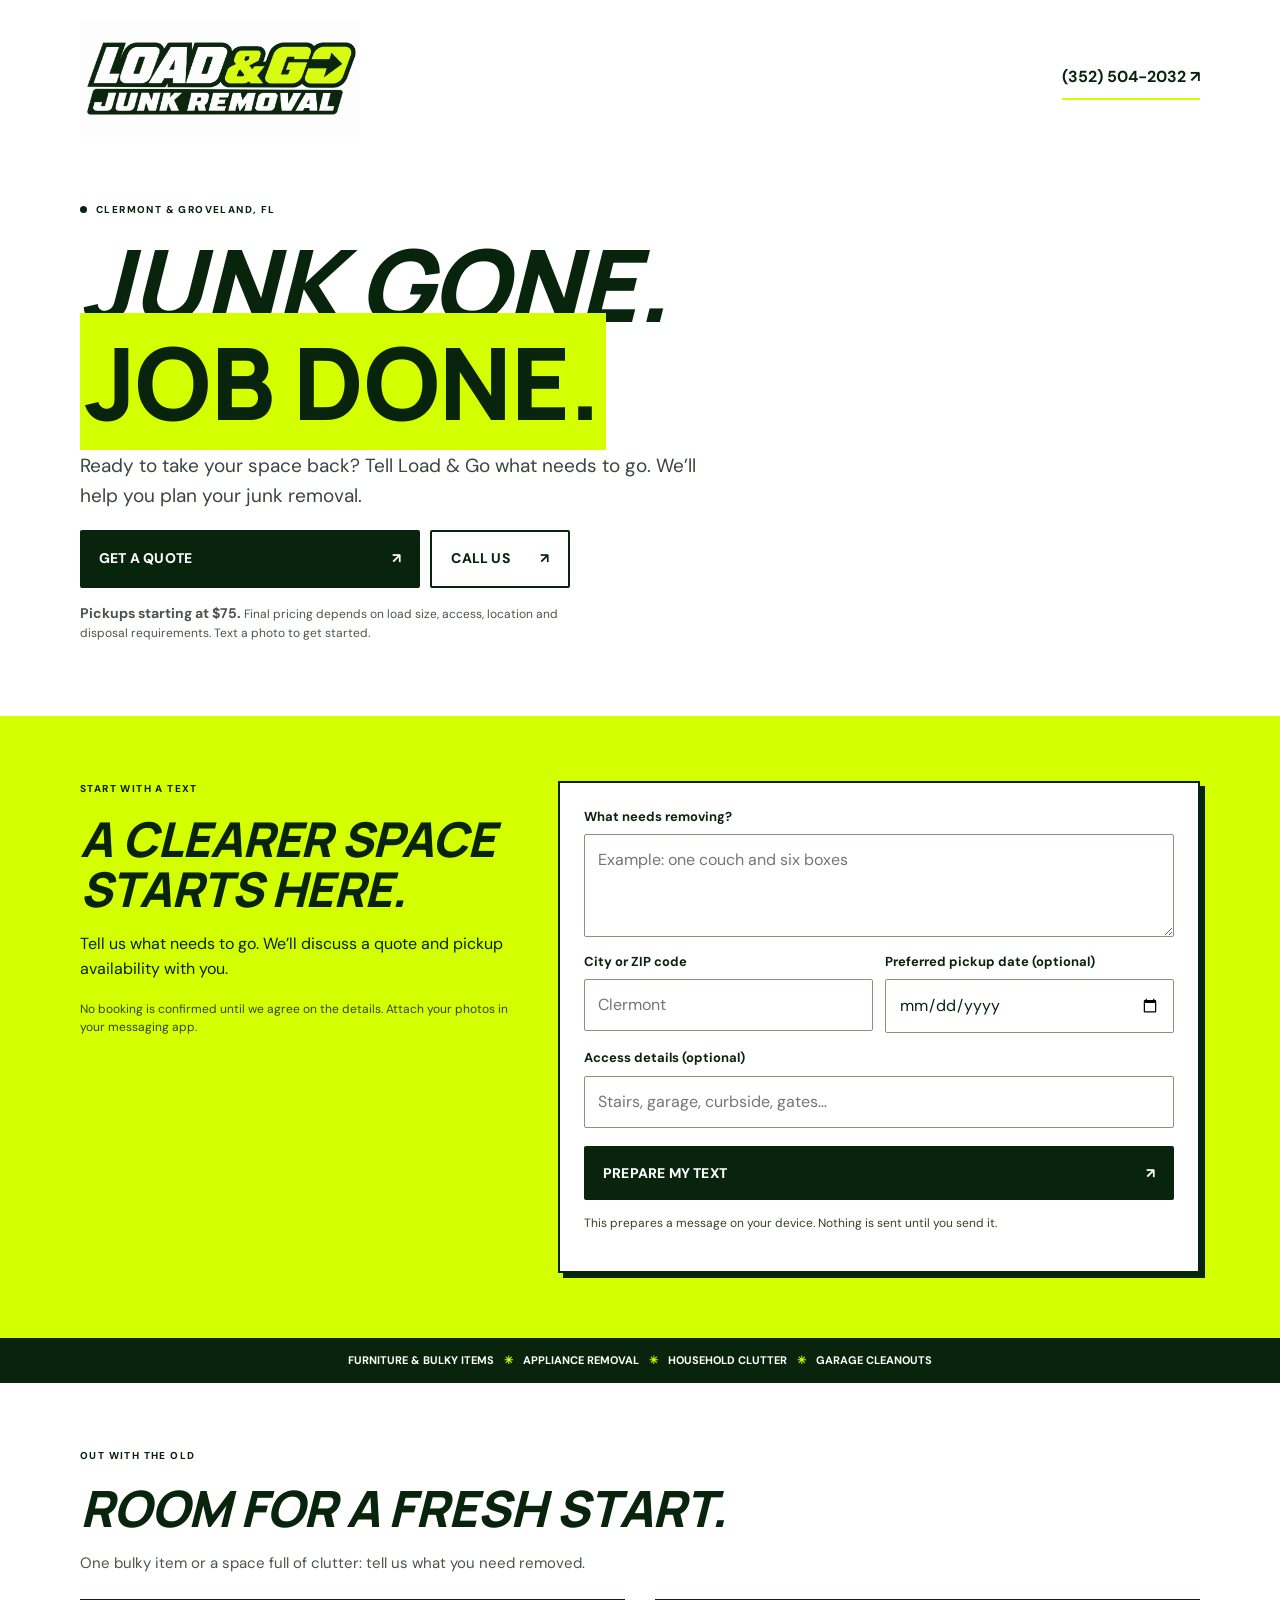
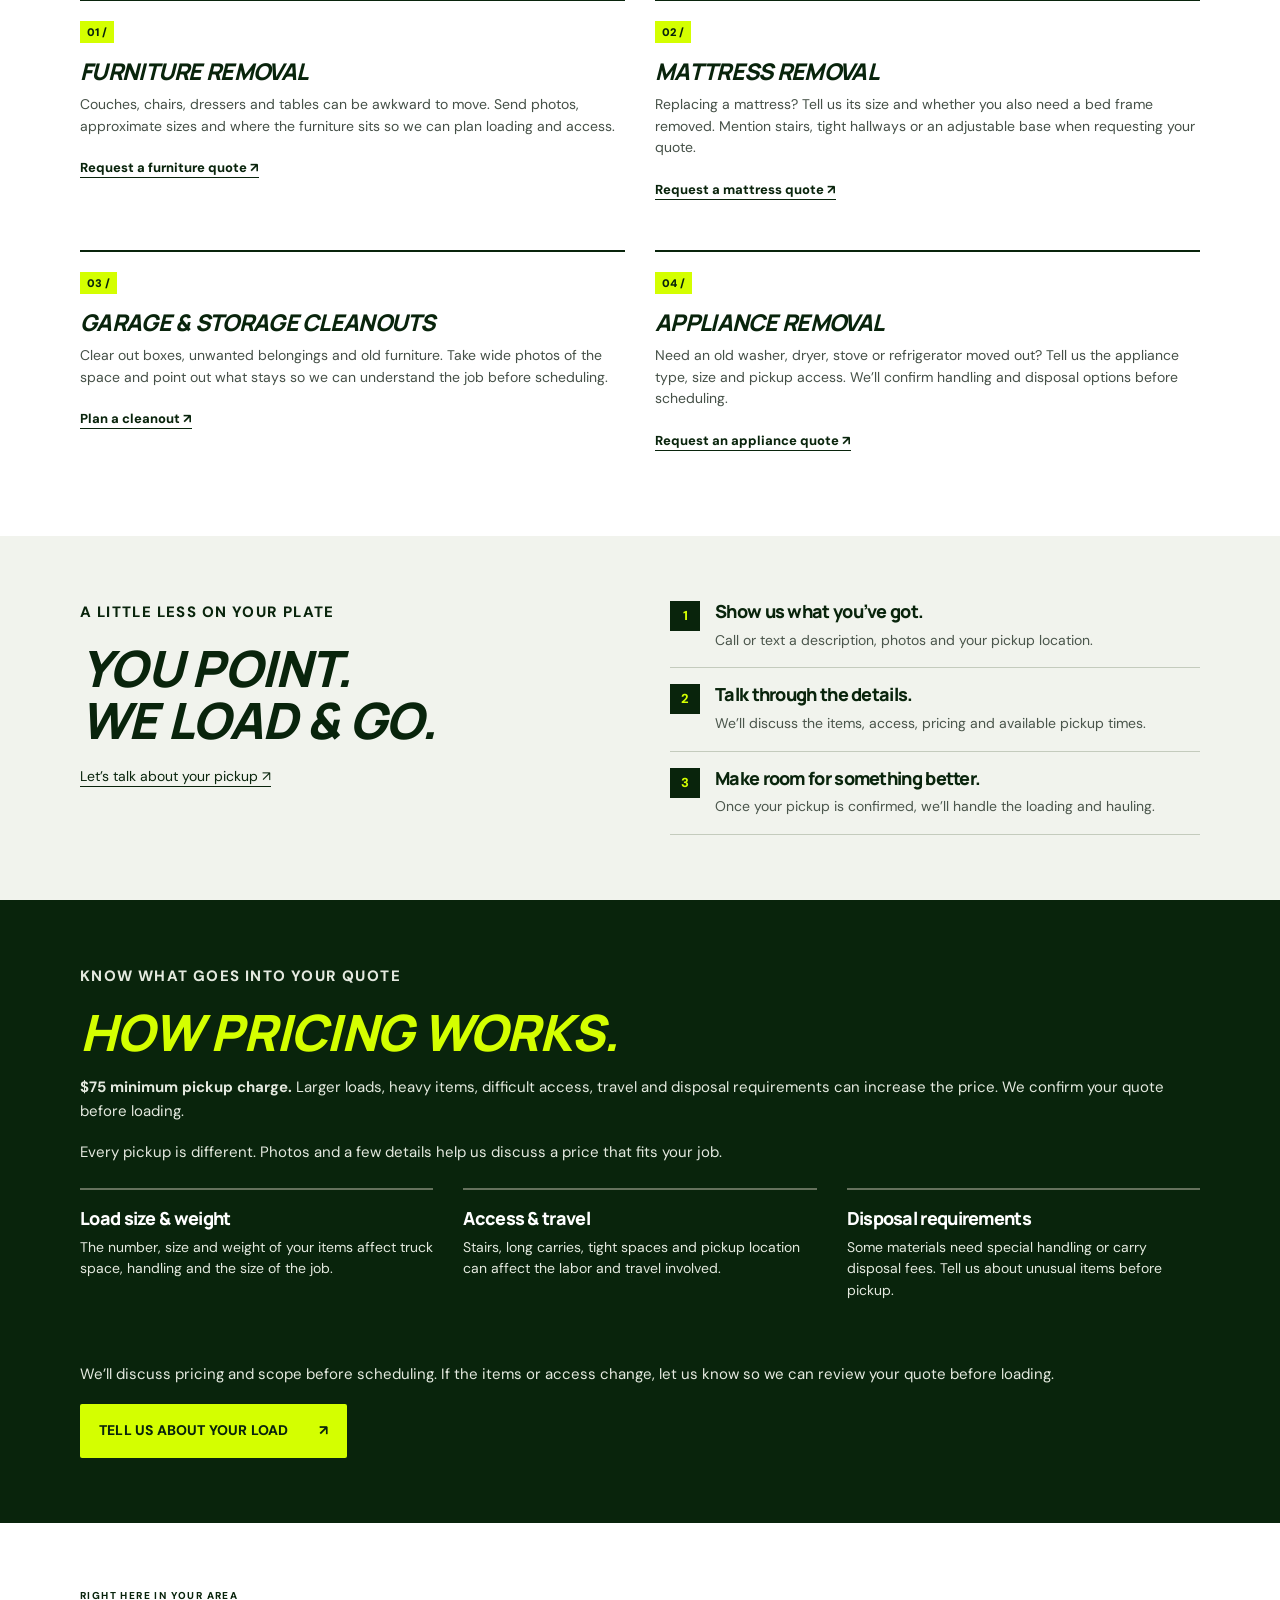
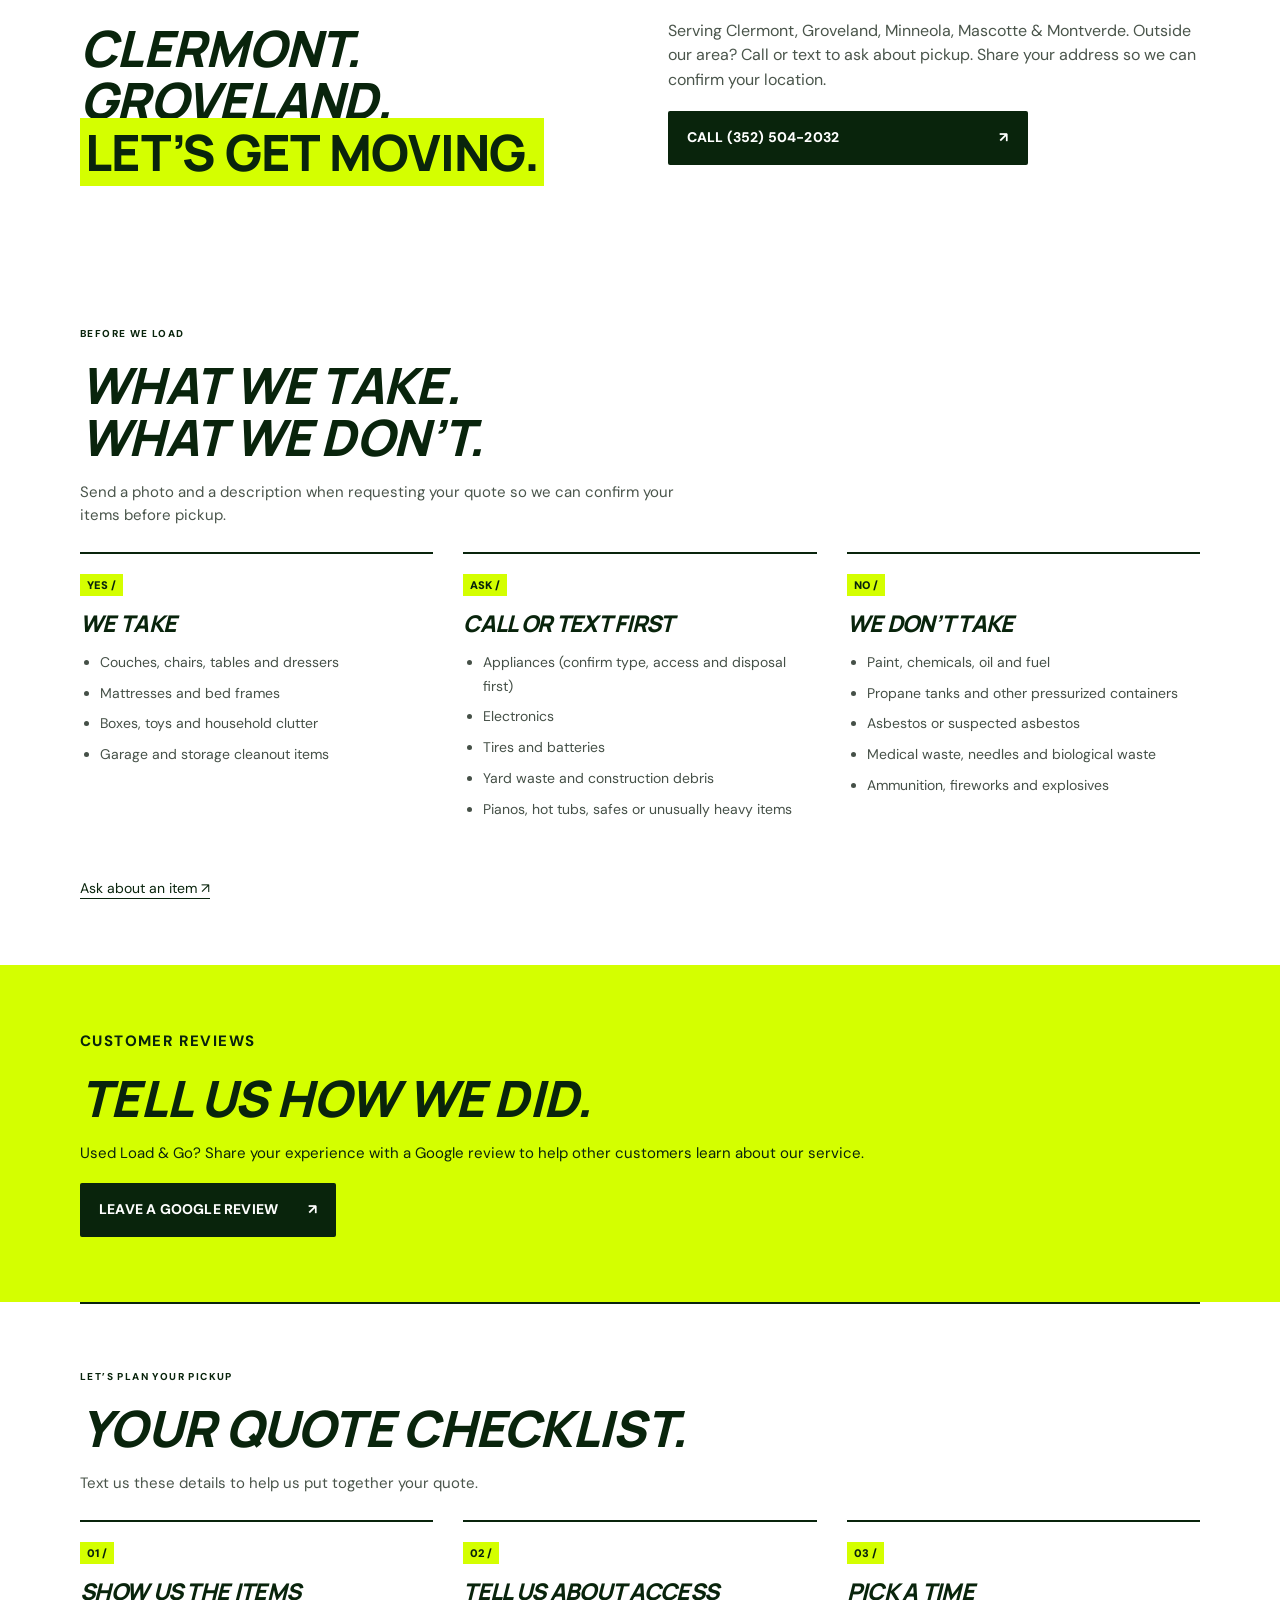
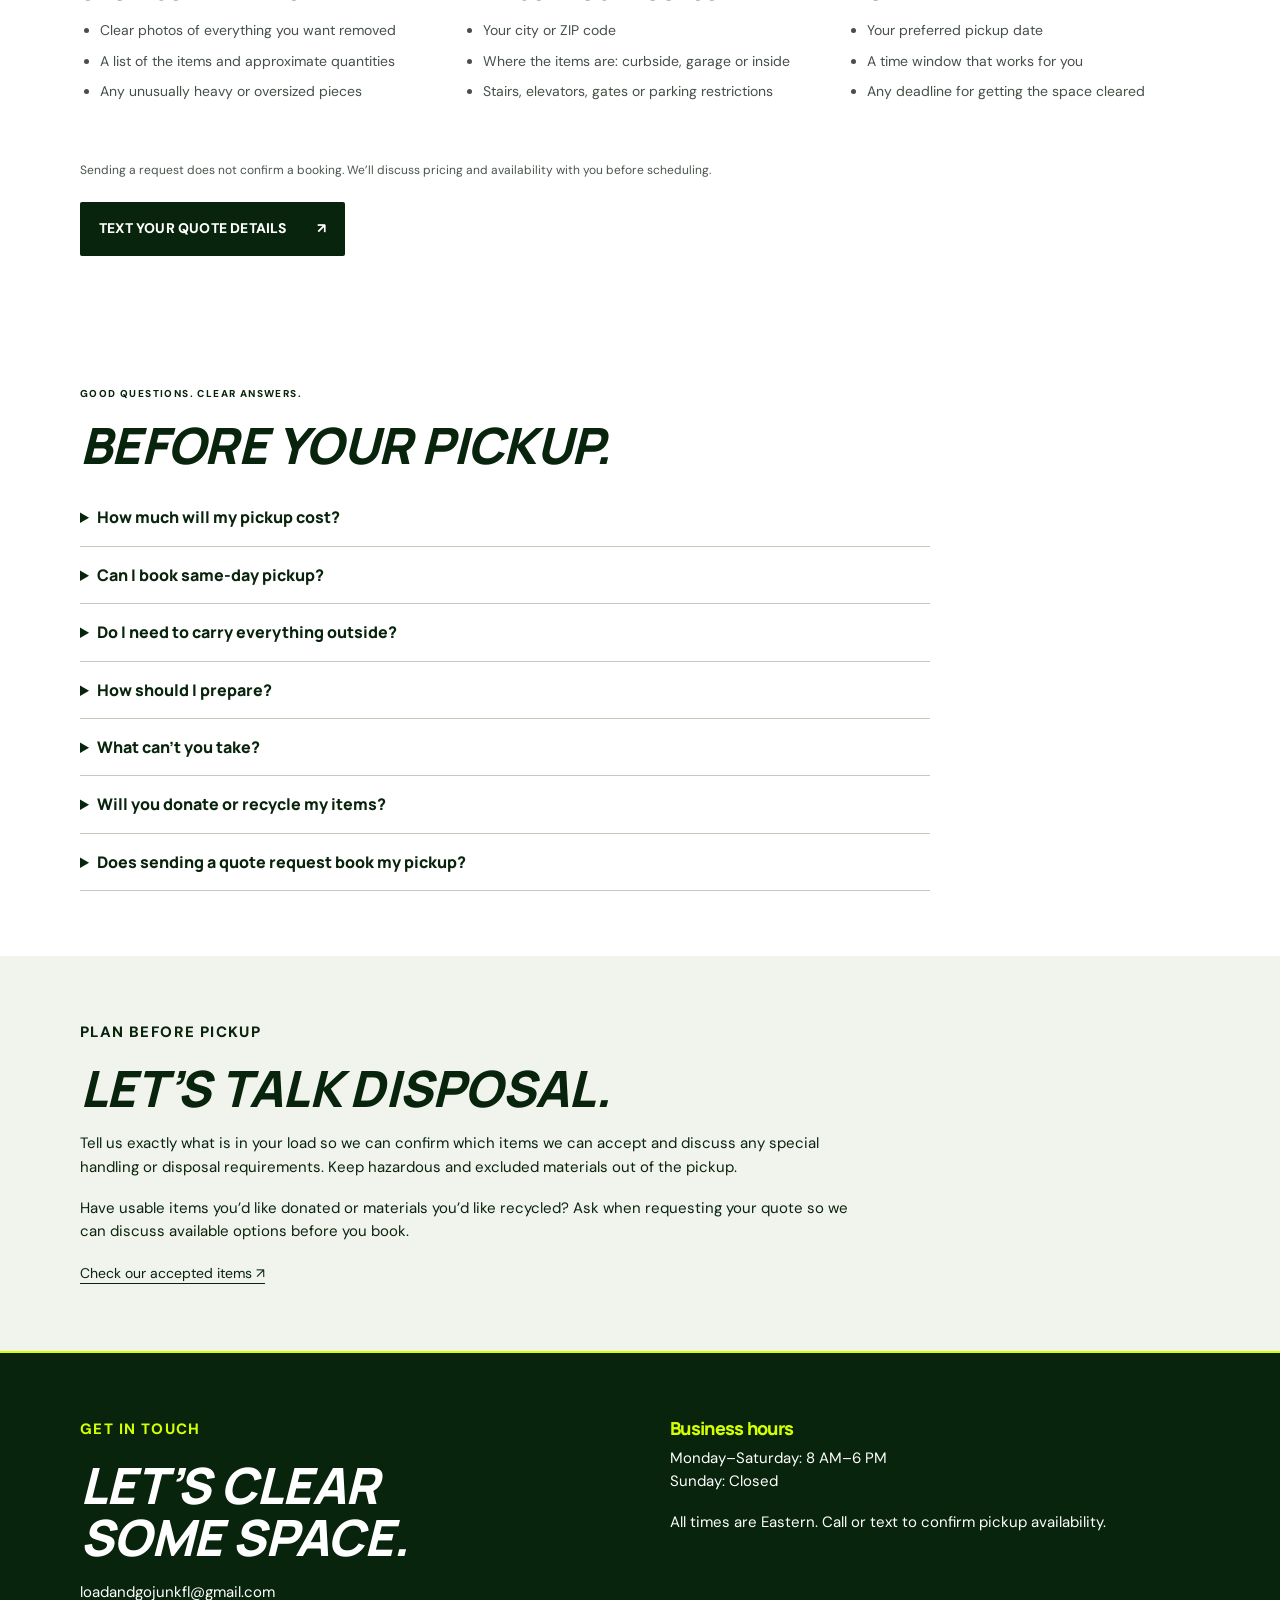
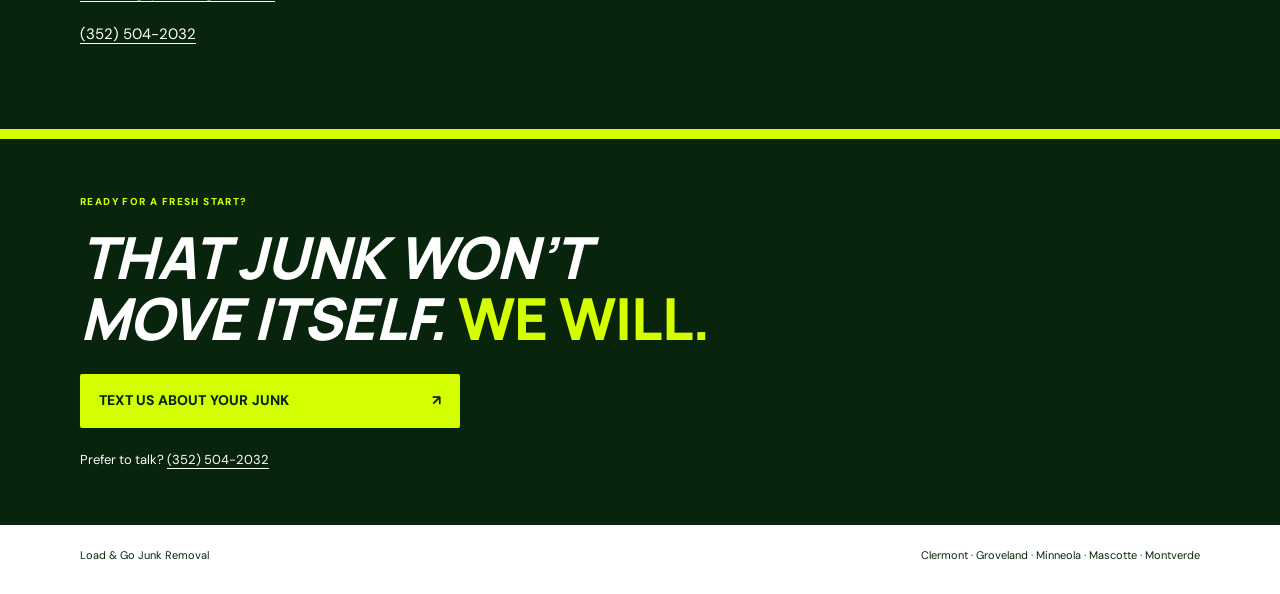
==== commit 07370b5e: "Add favicon, appliance removal, and sitemap" ====
--- a/index.html
+++ b/index.html
@@ -1,11 +1,11 @@
-<!doctype html>
-<html lang="en"><head><meta charset="utf-8"><meta name="viewport" content="width=device-width,initial-scale=1"><meta name="theme-color" content="#173f35"><meta name="description" content="Load & Go Junk Removal serves Clermont, Groveland, Minneola, Mascotte and Montverde, Florida. Call or text 352-504-2032 to discuss your pickup and request a quote."><title>Load & Go Junk Removal | Clermont & Groveland</title><link rel="stylesheet" href="style.css?v=20261019-logo"><link rel="stylesheet" href="mobile.css?v=20261019-bold"></head>
-<body><header class="wrap header"><a class="brand" href="#home" aria-label="Load and Go home"><img src="logo.png" alt="Load & Go Junk Removal" width="340" height="142"></a><a class="header-call" href="tel:+13525042032">(352) 504-2032 ↗</a></header>
-<main id="home"><section class="hero wrap"><div class="hero-copy"><p class="eyebrow"><span class="dot"></span> CLERMONT & GROVELAND, FL</p><h1>Junk gone.<br><em>Job done.</em></h1><p class="intro">Ready to take your space back? Tell Load & Go what needs to go. We’ll help you plan your junk removal.</p><div class="actions"><a class="button primary" href="#get-quote">Get a quote <span>↗</span></a><a class="button secondary" href="tel:+13525042032">Call us <span>↗</span></a></div><p class="hint"><strong>Pickups starting at $75.</strong> Final pricing depends on load size, access, location and disposal requirements. Text a photo to get started.</p></div><div class="visual" aria-hidden="true"><div class="visual-label">MAKE SPACE FOR<br>WHAT’S NEXT.</div><svg viewBox="0 0 540 360"><path d="M45 300H500" stroke="#b8cdb2" stroke-width="2"/><path d="M70 145H340V268H70Z" fill="#d9e8cc"/><path d="M92 166H315M92 191H315M92 216H315" stroke="#aac09e" stroke-width="5"/><path d="M340 180H405L458 231V268H340Z" fill="#e4f2dc"/><path d="M363 193H396L429 229H363Z" fill="#173f35"/><path d="M62 268H465" stroke="#173f35" stroke-width="15"/><circle cx="141" cy="274" r="31" fill="#173f35"/><circle cx="141" cy="274" r="13" fill="#e4f2dc"/><circle cx="394" cy="274" r="31" fill="#173f35"/><circle cx="394" cy="274" r="13" fill="#e4f2dc"/><path d="M103 143V99H176V143M181 143V76H245V143M250 143V111H310V143" fill="#edb857" stroke="#173f35" stroke-width="5"/><path d="M205 76V143M103 121H176" stroke="#173f35" stroke-width="3"/><text x="117" y="250" fill="#173f35" font-family="Arial,sans-serif" font-weight="900" font-size="21">LOAD & GO →</text></svg><div class="visual-bottom"><span>YOUR SPACE, RECLAIMED.</span><span>↗</span></div></div></section>
-<section class="wrap section quote-builder" id="get-quote"><div><p class="eyebrow">START WITH A TEXT</p><h2>A clearer space<br>starts here.</h2><p>Tell us what needs to go. We’ll discuss a quote and pickup availability with you.</p><p class="note">No booking is confirmed until we agree on the details. Attach your photos in your messaging app.</p></div><form id="quote-form"><label for="quote-items">What needs removing?</label><textarea id="quote-items" name="items" rows="3" maxlength="1200" required placeholder="Example: one couch and six boxes"></textarea><div class="form-grid"><div><label for="quote-city">City or ZIP code</label><input id="quote-city" name="city" maxlength="100" autocomplete="address-level2" required placeholder="Clermont"></div><div><label for="quote-date">Preferred pickup date (optional)</label><input id="quote-date" name="date" type="date"></div></div><label for="quote-access">Access details (optional)</label><input id="quote-access" name="access" maxlength="300" placeholder="Stairs, garage, curbside, gates…"><button class="button primary" type="submit">Prepare my text <span>↗</span></button><p class="note">This prepares a message on your device. Nothing is sent until you send it.</p><div id="quote-result" hidden><p id="quote-status" role="status"></p><textarea id="quote-message" rows="6" readonly aria-label="Your prepared quote message"></textarea><div class="actions"><a id="quote-sms" class="button primary">Open text message ↗</a><button id="copy-quote" class="button secondary" type="button">Copy message</button></div><p class="note">On a computer? Copy this message and text it to (352) 504-2032.</p></div></form></section><div class="service-strip"><div class="wrap">Furniture & bulky items <span>✳</span> Household clutter <span>✳</span> Garage cleanouts</div></div>
-<section class="wrap section" id="services"><div class="section-heading"><p class="eyebrow">OUT WITH THE OLD</p><h2>Room for a fresh start.</h2><p>One bulky item or a space full of clutter: tell us what you need removed.</p></div><div class="services"><article><span class="number">01 /</span><h3>Furniture removal</h3><p>Couches, chairs, dressers and tables can be awkward to move. Send photos, approximate sizes and where the furniture sits so we can plan loading and access.</p><a class="text-link" href="#get-quote">Request a furniture quote ↗</a></article><article><span class="number">02 /</span><h3>Mattress removal</h3><p>Replacing a mattress? Tell us its size and whether you also need a bed frame removed. Mention stairs, tight hallways or an adjustable base when requesting your quote.</p><a class="text-link" href="#get-quote">Request a mattress quote ↗</a></article><article><span class="number">03 /</span><h3>Garage & storage cleanouts</h3><p>Clear out boxes, unwanted belongings and old furniture. Take wide photos of the space and point out what stays so we can understand the job before scheduling.</p><a class="text-link" href="#get-quote">Plan a cleanout ↗</a></article></div></section>
-<section class="process section"><div class="wrap process-grid"><div><p class="eyebrow">A LITTLE LESS ON YOUR PLATE</p><h2>You point.<br>We load & go.</h2><a class="text-link" href="sms:+13525042032">Let’s talk about your pickup ↗</a></div><ol><li><span>1</span><div><h3>Show us what you’ve got.</h3><p>Call or text a description, photos and your pickup location.</p></div></li><li><span>2</span><div><h3>Talk through the details.</h3><p>We’ll discuss the items, access, pricing and available pickup times.</p></div></li><li><span>3</span><div><h3>Make room for something better.</h3><p>Once your pickup is confirmed, we’ll handle the loading and hauling.</p></div></li></ol></div></section>
-<section class="process section" id="pricing"><div class="wrap"><p class="eyebrow">KNOW WHAT GOES INTO YOUR QUOTE</p><h2>How pricing works.</h2><p><strong>$75 minimum pickup charge.</strong> Larger loads, heavy items, difficult access, travel and disposal requirements can increase the price. We confirm your quote before loading.</p><p>Every pickup is different. Photos and a few details help us discuss a price that fits your job.</p><div class="services"><article><h3>Load size & weight</h3><p>The number, size and weight of your items affect truck space, handling and the size of the job.</p></article><article><h3>Access & travel</h3><p>Stairs, long carries, tight spaces and pickup location can affect the labor and travel involved.</p></article><article><h3>Disposal requirements</h3><p>Some materials need special handling or carry disposal fees. Tell us about unusual items before pickup.</p></article></div><p>We’ll discuss pricing and scope before scheduling. If the items or access change, let us know so we can review your quote before loading.</p><a class="button primary" href="#get-quote">Tell us about your load <span>↗</span></a></div></section><section class="wrap section area"><div><p class="eyebrow">RIGHT HERE IN YOUR AREA</p><h2>Clermont.<br>Groveland.<br><em>Let’s get moving.</em></h2></div><div class="area-copy"><p>Serving Clermont, Groveland, Minneola, Mascotte & Montverde. Outside our area? Call or text to ask about pickup. Share your address so we can confirm your location.</p><a class="button primary" href="tel:+13525042032">Call (352) 504-2032 <span>↗</span></a></div></section>
-<section class="wrap section" id="items"><div class="section-heading"><p class="eyebrow">BEFORE WE LOAD</p><h2>What we take.<br>What we don’t.</h2><p>Send a photo and a description when requesting your quote so we can confirm your items before pickup.</p></div><div class="services"><article><span class="number">YES /</span><h3>We take</h3><ul><li>Couches, chairs, tables and dressers</li><li>Mattresses and bed frames</li><li>Boxes, toys and household clutter</li><li>Garage and storage cleanout items</li></ul></article><article><span class="number">ASK /</span><h3>Call or text first</h3><ul><li>Appliances and electronics</li><li>Tires and batteries</li><li>Yard waste and construction debris</li><li>Pianos, hot tubs, safes or unusually heavy items</li></ul></article><article><span class="number">NO /</span><h3>We don’t take</h3><ul><li>Paint, chemicals, oil and fuel</li><li>Propane tanks and other pressurized containers</li><li>Asbestos or suspected asbestos</li><li>Medical waste, needles and biological waste</li><li>Ammunition, fireworks and explosives</li></ul></article></div><a class="text-link" href="sms:+13525042032">Ask about an item ↗</a></section>
-<section class="process section" id="reviews"><div class="wrap"><p class="eyebrow">CUSTOMER REVIEWS</p><h2>Tell us how we did.</h2><p>Used Load & Go? Share your experience with a Google review to help other customers learn about our service.</p><a class="button primary" href="https://g.page/r/CWu2VCxi_idvECE/review" target="_blank" rel="noopener noreferrer">Leave a Google review <span>↗</span></a></div></section><section class="wrap section" id="quote"><div class="section-heading"><p class="eyebrow">LET’S PLAN YOUR PICKUP</p><h2>Your quote checklist.</h2><p>Text us these details to help us put together your quote.</p></div><div class="services"><article><span class="number">01 /</span><h3>Show us the items</h3><ul><li>Clear photos of everything you want removed</li><li>A list of the items and approximate quantities</li><li>Any unusually heavy or oversized pieces</li></ul></article><article><span class="number">02 /</span><h3>Tell us about access</h3><ul><li>Your city or ZIP code</li><li>Where the items are: curbside, garage or inside</li><li>Stairs, elevators, gates or parking restrictions</li></ul></article><article><span class="number">03 /</span><h3>Pick a time</h3><ul><li>Your preferred pickup date</li><li>A time window that works for you</li><li>Any deadline for getting the space cleared</li></ul></article></div><p class="note">Sending a request does not confirm a booking. We’ll discuss pricing and availability with you before scheduling.</p><a class="button primary" href="sms:+13525042032">Text your quote details <span>↗</span></a></section><section class="wrap section" id="faq"><p class="eyebrow">GOOD QUESTIONS. CLEAR ANSWERS.</p><h2>Before your pickup.</h2><div class="faq-list"><details><summary>How much will my pickup cost?</summary><p>Our minimum pickup charge is $75. Pricing depends on load size, weight, access, location and disposal requirements. Send photos and a description so we can discuss a quote. Larger cleanouts and unusually heavy items need an individual assessment.</p></details><details><summary>Can I book same-day pickup?</summary><p>Call or text to ask about availability. Same-day service is not guaranteed. Our hours are Monday–Saturday, 8 AM–6 PM Eastern; we are closed Sunday.</p></details><details><summary>Do I need to carry everything outside?</summary><p>Tell us where the items are when requesting your quote. Include stairs, elevators, tight doorways or long carries so we can confirm access and the loading plan.</p></details><details><summary>How should I prepare?</summary><p>Separate the items that stay from those being removed, keep access paths clear and secure pets. Tell us about gate codes or parking restrictions when confirming your pickup. Ask us before moving heavy items yourself.</p></details><details><summary>What can’t you take?</summary><p>We don’t take paint, chemicals, oil, fuel, pressurized containers, asbestos, medical waste, ammunition, fireworks or explosives. Appliances, electronics, batteries, tires, yard waste and construction debris require confirmation first.</p></details><details><summary>Will you donate or recycle my items?</summary><p>If donation or recycling is important to you, mention it when requesting your quote. We’ll discuss options before pickup; acceptance by a particular facility or charity is not guaranteed.</p></details><details><summary>Does sending a quote request book my pickup?</summary><p>No. Your request starts the conversation. We’ll confirm the items, location, pricing and available pickup time with you before the job is booked.</p></details></div></section><section class="process section" id="disposal"><div class="wrap"><p class="eyebrow">PLAN BEFORE PICKUP</p><h2>Let’s talk disposal.</h2><p>Tell us exactly what is in your load so we can confirm which items we can accept and discuss any special handling or disposal requirements. Keep hazardous and excluded materials out of the pickup.</p><p>Have usable items you’d like donated or materials you’d like recycled? Ask when requesting your quote so we can discuss available options before you book.</p><a class="text-link" href="#items">Check our accepted items ↗</a></div></section><section class="process section" id="hours"><div class="wrap process-grid"><div><p class="eyebrow">GET IN TOUCH</p><h2>Let’s clear<br>some space.</h2><p><a href="mailto:loadandgojunkfl@gmail.com">loadandgojunkfl@gmail.com</a></p><p><a href="tel:+13525042032">(352) 504-2032</a></p></div><div><h3>Business hours</h3><p>Monday–Saturday: 8 AM–6 PM<br>Sunday: Closed</p><p>All times are Eastern. Call or text to confirm pickup availability.</p></div></div></section><section class="contact"><div class="wrap"><p class="eyebrow">READY FOR A FRESH START?</p><h2>That junk won’t<br>move itself. <em>We will.</em></h2><a class="button light" href="sms:+13525042032">Text us about your junk <span>↗</span></a><p>Prefer to talk? <a href="tel:+13525042032">(352) 504-2032</a></p></div></section></main>
-<footer class="wrap"><span>Load & Go Junk Removal</span><span>Clermont · Groveland · Minneola · Mascotte · Montverde</span></footer><nav class="mobile-bar" aria-label="Contact Load and Go"><a href="tel:+13525042032">Call now</a><a href="sms:+13525042032">Text for a quote ↗</a></nav><script src="script.js" defer></script></body></html>
+<!doctype html>
+<html lang="en"><head><meta charset="utf-8"><meta name="viewport" content="width=device-width,initial-scale=1"><meta name="theme-color" content="#173f35"><meta name="description" content="Furniture, appliance and junk removal in Clermont, Groveland, Minneola, Mascotte and Montverde, Florida. Call or text Load & Go at 352-504-2032 for a quote."><title>Load & Go Junk Removal | Clermont & Groveland</title><link rel="canonical" href="https://loadandgojunkfl.github.io/"><link rel="icon" href="/favicon.ico" sizes="any"><link rel="icon" type="image/png" sizes="256x256" href="/favicon.png"><link rel="apple-touch-icon" href="/apple-touch-icon.png"><link rel="stylesheet" href="style.css?v=20261019-logo"><link rel="stylesheet" href="mobile.css?v=20261019-bold"></head>
+<body><header class="wrap header"><a class="brand" href="#home" aria-label="Load and Go home"><img src="logo.png" alt="Load & Go Junk Removal" width="340" height="142"></a><a class="header-call" href="tel:+13525042032">(352) 504-2032 ↗</a></header>
+<main id="home"><section class="hero wrap"><div class="hero-copy"><p class="eyebrow"><span class="dot"></span> CLERMONT & GROVELAND, FL</p><h1>Junk gone.<br><em>Job done.</em></h1><p class="intro">Ready to take your space back? Tell Load & Go what needs to go. We’ll help you plan your junk removal.</p><div class="actions"><a class="button primary" href="#get-quote">Get a quote <span>↗</span></a><a class="button secondary" href="tel:+13525042032">Call us <span>↗</span></a></div><p class="hint"><strong>Pickups starting at $75.</strong> Final pricing depends on load size, access, location and disposal requirements. Text a photo to get started.</p></div><div class="visual" aria-hidden="true"><div class="visual-label">MAKE SPACE FOR<br>WHAT’S NEXT.</div><svg viewBox="0 0 540 360"><path d="M45 300H500" stroke="#b8cdb2" stroke-width="2"/><path d="M70 145H340V268H70Z" fill="#d9e8cc"/><path d="M92 166H315M92 191H315M92 216H315" stroke="#aac09e" stroke-width="5"/><path d="M340 180H405L458 231V268H340Z" fill="#e4f2dc"/><path d="M363 193H396L429 229H363Z" fill="#173f35"/><path d="M62 268H465" stroke="#173f35" stroke-width="15"/><circle cx="141" cy="274" r="31" fill="#173f35"/><circle cx="141" cy="274" r="13" fill="#e4f2dc"/><circle cx="394" cy="274" r="31" fill="#173f35"/><circle cx="394" cy="274" r="13" fill="#e4f2dc"/><path d="M103 143V99H176V143M181 143V76H245V143M250 143V111H310V143" fill="#edb857" stroke="#173f35" stroke-width="5"/><path d="M205 76V143M103 121H176" stroke="#173f35" stroke-width="3"/><text x="117" y="250" fill="#173f35" font-family="Arial,sans-serif" font-weight="900" font-size="21">LOAD & GO →</text></svg><div class="visual-bottom"><span>YOUR SPACE, RECLAIMED.</span><span>↗</span></div></div></section>
+<section class="wrap section quote-builder" id="get-quote"><div><p class="eyebrow">START WITH A TEXT</p><h2>A clearer space<br>starts here.</h2><p>Tell us what needs to go. We’ll discuss a quote and pickup availability with you.</p><p class="note">No booking is confirmed until we agree on the details. Attach your photos in your messaging app.</p></div><form id="quote-form"><label for="quote-items">What needs removing?</label><textarea id="quote-items" name="items" rows="3" maxlength="1200" required placeholder="Example: one couch and six boxes"></textarea><div class="form-grid"><div><label for="quote-city">City or ZIP code</label><input id="quote-city" name="city" maxlength="100" autocomplete="address-level2" required placeholder="Clermont"></div><div><label for="quote-date">Preferred pickup date (optional)</label><input id="quote-date" name="date" type="date"></div></div><label for="quote-access">Access details (optional)</label><input id="quote-access" name="access" maxlength="300" placeholder="Stairs, garage, curbside, gates…"><button class="button primary" type="submit">Prepare my text <span>↗</span></button><p class="note">This prepares a message on your device. Nothing is sent until you send it.</p><div id="quote-result" hidden><p id="quote-status" role="status"></p><textarea id="quote-message" rows="6" readonly aria-label="Your prepared quote message"></textarea><div class="actions"><a id="quote-sms" class="button primary">Open text message ↗</a><button id="copy-quote" class="button secondary" type="button">Copy message</button></div><p class="note">On a computer? Copy this message and text it to (352) 504-2032.</p></div></form></section><div class="service-strip"><div class="wrap">Furniture & bulky items <span>✳</span> Appliance removal <span>✳</span> Household clutter <span>✳</span> Garage cleanouts</div></div>
+<section class="wrap section" id="services"><div class="section-heading"><p class="eyebrow">OUT WITH THE OLD</p><h2>Room for a fresh start.</h2><p>One bulky item or a space full of clutter: tell us what you need removed.</p></div><div class="services"><article><span class="number">01 /</span><h3>Furniture removal</h3><p>Couches, chairs, dressers and tables can be awkward to move. Send photos, approximate sizes and where the furniture sits so we can plan loading and access.</p><a class="text-link" href="#get-quote">Request a furniture quote ↗</a></article><article><span class="number">02 /</span><h3>Mattress removal</h3><p>Replacing a mattress? Tell us its size and whether you also need a bed frame removed. Mention stairs, tight hallways or an adjustable base when requesting your quote.</p><a class="text-link" href="#get-quote">Request a mattress quote ↗</a></article><article><span class="number">03 /</span><h3>Garage & storage cleanouts</h3><p>Clear out boxes, unwanted belongings and old furniture. Take wide photos of the space and point out what stays so we can understand the job before scheduling.</p><a class="text-link" href="#get-quote">Plan a cleanout ↗</a></article><article id="appliance-removal"><span class="number">04 /</span><h3>Appliance removal</h3><p>Need an old washer, dryer, stove or refrigerator moved out? Tell us the appliance type, size and pickup access. We’ll confirm handling and disposal options before scheduling.</p><a class="text-link" href="#get-quote">Request an appliance quote ↗</a></article></div></section>
+<section class="process section"><div class="wrap process-grid"><div><p class="eyebrow">A LITTLE LESS ON YOUR PLATE</p><h2>You point.<br>We load & go.</h2><a class="text-link" href="sms:+13525042032">Let’s talk about your pickup ↗</a></div><ol><li><span>1</span><div><h3>Show us what you’ve got.</h3><p>Call or text a description, photos and your pickup location.</p></div></li><li><span>2</span><div><h3>Talk through the details.</h3><p>We’ll discuss the items, access, pricing and available pickup times.</p></div></li><li><span>3</span><div><h3>Make room for something better.</h3><p>Once your pickup is confirmed, we’ll handle the loading and hauling.</p></div></li></ol></div></section>
+<section class="process section" id="pricing"><div class="wrap"><p class="eyebrow">KNOW WHAT GOES INTO YOUR QUOTE</p><h2>How pricing works.</h2><p><strong>$75 minimum pickup charge.</strong> Larger loads, heavy items, difficult access, travel and disposal requirements can increase the price. We confirm your quote before loading.</p><p>Every pickup is different. Photos and a few details help us discuss a price that fits your job.</p><div class="services"><article><h3>Load size & weight</h3><p>The number, size and weight of your items affect truck space, handling and the size of the job.</p></article><article><h3>Access & travel</h3><p>Stairs, long carries, tight spaces and pickup location can affect the labor and travel involved.</p></article><article><h3>Disposal requirements</h3><p>Some materials need special handling or carry disposal fees. Tell us about unusual items before pickup.</p></article></div><p>We’ll discuss pricing and scope before scheduling. If the items or access change, let us know so we can review your quote before loading.</p><a class="button primary" href="#get-quote">Tell us about your load <span>↗</span></a></div></section><section class="wrap section area"><div><p class="eyebrow">RIGHT HERE IN YOUR AREA</p><h2>Clermont.<br>Groveland.<br><em>Let’s get moving.</em></h2></div><div class="area-copy"><p>Serving Clermont, Groveland, Minneola, Mascotte & Montverde. Outside our area? Call or text to ask about pickup. Share your address so we can confirm your location.</p><a class="button primary" href="tel:+13525042032">Call (352) 504-2032 <span>↗</span></a></div></section>
+<section class="wrap section" id="items"><div class="section-heading"><p class="eyebrow">BEFORE WE LOAD</p><h2>What we take.<br>What we don’t.</h2><p>Send a photo and a description when requesting your quote so we can confirm your items before pickup.</p></div><div class="services"><article><span class="number">YES /</span><h3>We take</h3><ul><li>Couches, chairs, tables and dressers</li><li>Mattresses and bed frames</li><li>Boxes, toys and household clutter</li><li>Garage and storage cleanout items</li></ul></article><article><span class="number">ASK /</span><h3>Call or text first</h3><ul><li>Appliances (confirm type, access and disposal first)</li><li>Electronics</li><li>Tires and batteries</li><li>Yard waste and construction debris</li><li>Pianos, hot tubs, safes or unusually heavy items</li></ul></article><article><span class="number">NO /</span><h3>We don’t take</h3><ul><li>Paint, chemicals, oil and fuel</li><li>Propane tanks and other pressurized containers</li><li>Asbestos or suspected asbestos</li><li>Medical waste, needles and biological waste</li><li>Ammunition, fireworks and explosives</li></ul></article></div><a class="text-link" href="sms:+13525042032">Ask about an item ↗</a></section>
+<section class="process section" id="reviews"><div class="wrap"><p class="eyebrow">CUSTOMER REVIEWS</p><h2>Tell us how we did.</h2><p>Used Load & Go? Share your experience with a Google review to help other customers learn about our service.</p><a class="button primary" href="https://g.page/r/CWu2VCxi_idvECE/review" target="_blank" rel="noopener noreferrer">Leave a Google review <span>↗</span></a></div></section><section class="wrap section" id="quote"><div class="section-heading"><p class="eyebrow">LET’S PLAN YOUR PICKUP</p><h2>Your quote checklist.</h2><p>Text us these details to help us put together your quote.</p></div><div class="services"><article><span class="number">01 /</span><h3>Show us the items</h3><ul><li>Clear photos of everything you want removed</li><li>A list of the items and approximate quantities</li><li>Any unusually heavy or oversized pieces</li></ul></article><article><span class="number">02 /</span><h3>Tell us about access</h3><ul><li>Your city or ZIP code</li><li>Where the items are: curbside, garage or inside</li><li>Stairs, elevators, gates or parking restrictions</li></ul></article><article><span class="number">03 /</span><h3>Pick a time</h3><ul><li>Your preferred pickup date</li><li>A time window that works for you</li><li>Any deadline for getting the space cleared</li></ul></article></div><p class="note">Sending a request does not confirm a booking. We’ll discuss pricing and availability with you before scheduling.</p><a class="button primary" href="sms:+13525042032">Text your quote details <span>↗</span></a></section><section class="wrap section" id="faq"><p class="eyebrow">GOOD QUESTIONS. CLEAR ANSWERS.</p><h2>Before your pickup.</h2><div class="faq-list"><details><summary>How much will my pickup cost?</summary><p>Our minimum pickup charge is $75. Pricing depends on load size, weight, access, location and disposal requirements. Send photos and a description so we can discuss a quote. Larger cleanouts and unusually heavy items need an individual assessment.</p></details><details><summary>Can I book same-day pickup?</summary><p>Call or text to ask about availability. Same-day service is not guaranteed. Our hours are Monday–Saturday, 8 AM–6 PM Eastern; we are closed Sunday.</p></details><details><summary>Do I need to carry everything outside?</summary><p>Tell us where the items are when requesting your quote. Include stairs, elevators, tight doorways or long carries so we can confirm access and the loading plan.</p></details><details><summary>How should I prepare?</summary><p>Separate the items that stay from those being removed, keep access paths clear and secure pets. Tell us about gate codes or parking restrictions when confirming your pickup. Ask us before moving heavy items yourself.</p></details><details><summary>What can’t you take?</summary><p>We don’t take paint, chemicals, oil, fuel, pressurized containers, asbestos, medical waste, ammunition, fireworks or explosives. Appliances, electronics, batteries, tires, yard waste and construction debris require confirmation first.</p></details><details><summary>Will you donate or recycle my items?</summary><p>If donation or recycling is important to you, mention it when requesting your quote. We’ll discuss options before pickup; acceptance by a particular facility or charity is not guaranteed.</p></details><details><summary>Does sending a quote request book my pickup?</summary><p>No. Your request starts the conversation. We’ll confirm the items, location, pricing and available pickup time with you before the job is booked.</p></details></div></section><section class="process section" id="disposal"><div class="wrap"><p class="eyebrow">PLAN BEFORE PICKUP</p><h2>Let’s talk disposal.</h2><p>Tell us exactly what is in your load so we can confirm which items we can accept and discuss any special handling or disposal requirements. Keep hazardous and excluded materials out of the pickup.</p><p>Have usable items you’d like donated or materials you’d like recycled? Ask when requesting your quote so we can discuss available options before you book.</p><a class="text-link" href="#items">Check our accepted items ↗</a></div></section><section class="process section" id="hours"><div class="wrap process-grid"><div><p class="eyebrow">GET IN TOUCH</p><h2>Let’s clear<br>some space.</h2><p><a href="mailto:loadandgojunkfl@gmail.com">loadandgojunkfl@gmail.com</a></p><p><a href="tel:+13525042032">(352) 504-2032</a></p></div><div><h3>Business hours</h3><p>Monday–Saturday: 8 AM–6 PM<br>Sunday: Closed</p><p>All times are Eastern. Call or text to confirm pickup availability.</p></div></div></section><section class="contact"><div class="wrap"><p class="eyebrow">READY FOR A FRESH START?</p><h2>That junk won’t<br>move itself. <em>We will.</em></h2><a class="button light" href="sms:+13525042032">Text us about your junk <span>↗</span></a><p>Prefer to talk? <a href="tel:+13525042032">(352) 504-2032</a></p></div></section></main>
+<footer class="wrap"><span>Load & Go Junk Removal</span><span>Clermont · Groveland · Minneola · Mascotte · Montverde</span></footer><nav class="mobile-bar" aria-label="Contact Load and Go"><a href="tel:+13525042032">Call now</a><a href="sms:+13525042032">Text for a quote ↗</a></nav><script src="script.js" defer></script></body></html>
--- a/mobile.css
+++ b/mobile.css
@@ -1 +1,2 @@
-:root{--green:#09240c;--cream:#fff;--lime:#d4ff00;--muted:#4a554b}body{background:#fff;color:var(--green);line-height:1.55}.wrap{width:calc(100% - 36px);max-width:1120px}.header{padding:14px 0;gap:12px}.brand img{width:210px}.header-call{font-size:12px;white-space:nowrap;border-bottom:2px solid var(--lime);padding:8px 0}.hero{display:block;padding:24px 0 30px}.hero-copy{max-width:800px}.eyebrow{font-size:10px;letter-spacing:1.4px;font-weight:800}.dot{background:var(--green)}h1,h2,h3{font-family:Impact,'Arial Black',Manrope,sans-serif;font-weight:900;font-style:italic;text-transform:uppercase;letter-spacing:-.7px}h1{font-size:clamp(56px,13vw,92px);line-height:.98;margin:18px 0 20px}h1 em,h2 em{color:var(--green);background:var(--lime);padding:0 5px}.intro{font-size:16px;max-width:510px;color:#39473b}.hero .actions{gap:10px;margin:20px 0 15px}.button{border-radius:2px;min-height:54px;padding:16px 19px;font-size:14px;font-weight:800;text-transform:uppercase;letter-spacing:.2px;box-shadow:none}.button:hover{transform:none;filter:brightness(.95)}.secondary{background:#fff;color:var(--green);border:2px solid var(--green)}.actions .primary{flex:1}.hint{font-size:12px;max-width:490px}.hint strong{font-size:14px}.visual{display:none}.service-strip{background:var(--green);color:white;padding:14px 0;font-size:11px;font-weight:700;text-transform:uppercase}.service-strip .wrap{display:flex;justify-content:center;gap:10px;flex-wrap:wrap}.section{padding-top:42px;padding-bottom:42px}h2{font-size:clamp(32px,8.5vw,50px);line-height:1.04;margin:12px 0 18px}h3{font-size:23px;line-height:1.15;margin:14px 0 10px}.section-heading>p:last-child{font-size:15px;max-width:600px}.quote-builder{background:var(--lime);width:100%;max-width:none;padding:32px max(18px,calc((100% - 1120px)/2));display:grid;grid-template-columns:1fr;gap:12px;border:0}.quote-builder h2{font-size:36px}.quote-builder .note{color:#354322}.quote-builder form{background:#fff;padding:18px;border:2px solid var(--green);box-shadow:5px 5px 0 var(--green)}.quote-builder form>label:first-child{margin-top:0}.quote-builder input,.quote-builder textarea{border-radius:2px;border:1px solid #879382;min-height:48px;font-size:16px;background:white}.quote-builder button[type=submit]{width:100%;border-radius:2px;margin-top:18px}.quote-builder .form-grid{grid-template-columns:1fr;gap:0}.services{display:grid;grid-template-columns:1fr;gap:0;margin-top:24px}.services article{border-top:2px solid var(--green);padding:18px 0}.services article p,.services ul{font-size:14px;color:#455047}.number{font-size:11px;font-weight:900;color:var(--green);background:var(--lime);padding:4px 7px}.services .text-link{font-size:13px;font-weight:800}.process{background:#f1f3ed}.process-grid{grid-template-columns:1fr;gap:24px}.process li{padding:16px 0;gap:15px;border-color:#c4cbbd}.process li>span{background:var(--green);color:var(--lime);border:0;border-radius:0;font-weight:800;width:30px;height:30px}.process h3{font-family:Manrope,Arial,sans-serif;text-transform:none;font-style:normal;font-size:18px}.process p{font-size:15px}.area{grid-template-columns:1fr;gap:0}.area h2 br{display:none}.area-copy{max-width:650px}.area-copy .button{width:100%;max-width:360px}.faq-list details{padding:17px 0;border-color:#c3cbbc}.faq-list summary{font-size:16px;font-weight:800;line-height:1.4}.faq-list p{font-size:14px}.contact{padding:40px 0;text-align:left;border-top:10px solid var(--lime)}.contact .eyebrow{justify-content:flex-start}.contact h2{font-size:clamp(36px,9vw,58px)}.contact em{background:none;padding:0;color:var(--lime)}.contact .button{width:100%;max-width:380px}footer{font-size:11px;padding:22px 0 105px;gap:10px;flex-direction:column}#hours{background:var(--green);color:#fff;border-top:2px solid var(--lime)}#hours p{color:#fff}#hours .eyebrow,#hours h3{color:var(--lime)}#reviews{background:var(--lime)}#quote{border-top:2px solid var(--green)}#pricing{background:var(--green);color:#fff}#pricing p,#pricing article p{color:#e4e9df}#pricing article{border-color:#65715d}#pricing .button{background:var(--lime);color:var(--green)}#pricing h2{color:var(--lime)}.mobile-bar{display:flex;position:fixed;bottom:0;left:0;right:0;z-index:20;padding:10px 12px calc(10px + env(safe-area-inset-bottom));background:var(--green);border-top:3px solid var(--lime);gap:10px}.mobile-bar a{border:1px solid #fff;color:#fff;border-radius:2px;padding:13px;text-align:center;flex:1;text-decoration:none;text-transform:uppercase;font-weight:900;font-size:13px}.mobile-bar a:last-child{background:var(--lime);color:var(--green);border-color:var(--lime);flex:1.5}.note{font-size:12px}.services li{margin-bottom:7px}html{scroll-padding-top:20px}@media(min-width:760px){.wrap{width:calc(100% - 64px)}.header{padding:20px 0}.brand img{width:280px}.header-call{font-size:16px}.hero{padding:45px 0 55px}.hero h1{font-size:100px}.hero .intro{max-width:650px;font-size:19px}.hero .actions{max-width:490px}.quote-builder{width:100%;grid-template-columns:.8fr 1.2fr;gap:50px;padding-top:45px;padding-bottom:45px}.quote-builder h2{font-size:48px}.quote-builder form{padding:24px}.quote-builder .form-grid{grid-template-columns:1fr 1fr;gap:12px}.services{grid-template-columns:repeat(3,1fr);gap:30px}.section{padding-top:65px;padding-bottom:65px}.process-grid{grid-template-columns:1fr 1fr;gap:60px}.area{grid-template-columns:1fr 1fr;gap:55px}.area h2 br{display:block}.mobile-bar{display:none}footer{flex-direction:row;padding-bottom:30px}.contact{padding:55px 0}}@media(max-width:370px){.brand img{width:180px}.header-call{font-size:10px}.hero h1{font-size:53px}.hero .actions .button{padding:14px 12px;font-size:12px}}
+:root{--green:#09240c;--cream:#fff;--lime:#d4ff00;--muted:#4a554b}body{background:#fff;color:var(--green);line-height:1.55}.wrap{width:calc(100% - 36px);max-width:1120px}.header{padding:14px 0;gap:12px}.brand img{width:210px}.header-call{font-size:12px;white-space:nowrap;border-bottom:2px solid var(--lime);padding:8px 0}.hero{display:block;padding:24px 0 30px}.hero-copy{max-width:800px}.eyebrow{font-size:10px;letter-spacing:1.4px;font-weight:800}.dot{background:var(--green)}h1,h2,h3{font-family:Impact,'Arial Black',Manrope,sans-serif;font-weight:900;font-style:italic;text-transform:uppercase;letter-spacing:-.7px}h1{font-size:clamp(56px,13vw,92px);line-height:.98;margin:18px 0 20px}h1 em,h2 em{color:var(--green);background:var(--lime);padding:0 5px}.intro{font-size:16px;max-width:510px;color:#39473b}.hero .actions{gap:10px;margin:20px 0 15px}.button{border-radius:2px;min-height:54px;padding:16px 19px;font-size:14px;font-weight:800;text-transform:uppercase;letter-spacing:.2px;box-shadow:none}.button:hover{transform:none;filter:brightness(.95)}.secondary{background:#fff;color:var(--green);border:2px solid var(--green)}.actions .primary{flex:1}.hint{font-size:12px;max-width:490px}.hint strong{font-size:14px}.visual{display:none}.service-strip{background:var(--green);color:white;padding:14px 0;font-size:11px;font-weight:700;text-transform:uppercase}.service-strip .wrap{display:flex;justify-content:center;gap:10px;flex-wrap:wrap}.section{padding-top:42px;padding-bottom:42px}h2{font-size:clamp(32px,8.5vw,50px);line-height:1.04;margin:12px 0 18px}h3{font-size:23px;line-height:1.15;margin:14px 0 10px}.section-heading>p:last-child{font-size:15px;max-width:600px}.quote-builder{background:var(--lime);width:100%;max-width:none;padding:32px max(18px,calc((100% - 1120px)/2));display:grid;grid-template-columns:1fr;gap:12px;border:0}.quote-builder h2{font-size:36px}.quote-builder .note{color:#354322}.quote-builder form{background:#fff;padding:18px;border:2px solid var(--green);box-shadow:5px 5px 0 var(--green)}.quote-builder form>label:first-child{margin-top:0}.quote-builder input,.quote-builder textarea{border-radius:2px;border:1px solid #879382;min-height:48px;font-size:16px;background:white}.quote-builder button[type=submit]{width:100%;border-radius:2px;margin-top:18px}.quote-builder .form-grid{grid-template-columns:1fr;gap:0}.services{display:grid;grid-template-columns:1fr;gap:0;margin-top:24px}.services article{border-top:2px solid var(--green);padding:18px 0}.services article p,.services ul{font-size:14px;color:#455047}.number{font-size:11px;font-weight:900;color:var(--green);background:var(--lime);padding:4px 7px}.services .text-link{font-size:13px;font-weight:800}.process{background:#f1f3ed}.process-grid{grid-template-columns:1fr;gap:24px}.process li{padding:16px 0;gap:15px;border-color:#c4cbbd}.process li>span{background:var(--green);color:var(--lime);border:0;border-radius:0;font-weight:800;width:30px;height:30px}.process h3{font-family:Manrope,Arial,sans-serif;text-transform:none;font-style:normal;font-size:18px}.process p{font-size:15px}.area{grid-template-columns:1fr;gap:0}.area h2 br{display:none}.area-copy{max-width:650px}.area-copy .button{width:100%;max-width:360px}.faq-list details{padding:17px 0;border-color:#c3cbbc}.faq-list summary{font-size:16px;font-weight:800;line-height:1.4}.faq-list p{font-size:14px}.contact{padding:40px 0;text-align:left;border-top:10px solid var(--lime)}.contact .eyebrow{justify-content:flex-start}.contact h2{font-size:clamp(36px,9vw,58px)}.contact em{background:none;padding:0;color:var(--lime)}.contact .button{width:100%;max-width:380px}footer{font-size:11px;padding:22px 0 105px;gap:10px;flex-direction:column}#hours{background:var(--green);color:#fff;border-top:2px solid var(--lime)}#hours p{color:#fff}#hours .eyebrow,#hours h3{color:var(--lime)}#reviews{background:var(--lime)}#quote{border-top:2px solid var(--green)}#pricing{background:var(--green);color:#fff}#pricing p,#pricing article p{color:#e4e9df}#pricing article{border-color:#65715d}#pricing .button{background:var(--lime);color:var(--green)}#pricing h2{color:var(--lime)}.mobile-bar{display:flex;position:fixed;bottom:0;left:0;right:0;z-index:20;padding:10px 12px calc(10px + env(safe-area-inset-bottom));background:var(--green);border-top:3px solid var(--lime);gap:10px}.mobile-bar a{border:1px solid #fff;color:#fff;border-radius:2px;padding:13px;text-align:center;flex:1;text-decoration:none;text-transform:uppercase;font-weight:900;font-size:13px}.mobile-bar a:last-child{background:var(--lime);color:var(--green);border-color:var(--lime);flex:1.5}.note{font-size:12px}.services li{margin-bottom:7px}html{scroll-padding-top:20px}@media(min-width:760px){.wrap{width:calc(100% - 64px)}.header{padding:20px 0}.brand img{width:280px}.header-call{font-size:16px}.hero{padding:45px 0 55px}.hero h1{font-size:100px}.hero .intro{max-width:650px;font-size:19px}.hero .actions{max-width:490px}.quote-builder{width:100%;grid-template-columns:.8fr 1.2fr;gap:50px;padding-top:45px;padding-bottom:45px}.quote-builder h2{font-size:48px}.quote-builder form{padding:24px}.quote-builder .form-grid{grid-template-columns:1fr 1fr;gap:12px}.services{grid-template-columns:repeat(3,1fr);gap:30px}.section{padding-top:65px;padding-bottom:65px}.process-grid{grid-template-columns:1fr 1fr;gap:60px}.area{grid-template-columns:1fr 1fr;gap:55px}.area h2 br{display:block}.mobile-bar{display:none}footer{flex-direction:row;padding-bottom:30px}.contact{padding:55px 0}}@media(max-width:370px){.brand img{width:180px}.header-call{font-size:10px}.hero h1{font-size:53px}.hero .actions .button{padding:14px 12px;font-size:12px}}
+@media(min-width:760px){#services .services{grid-template-columns:repeat(2,1fr)}}
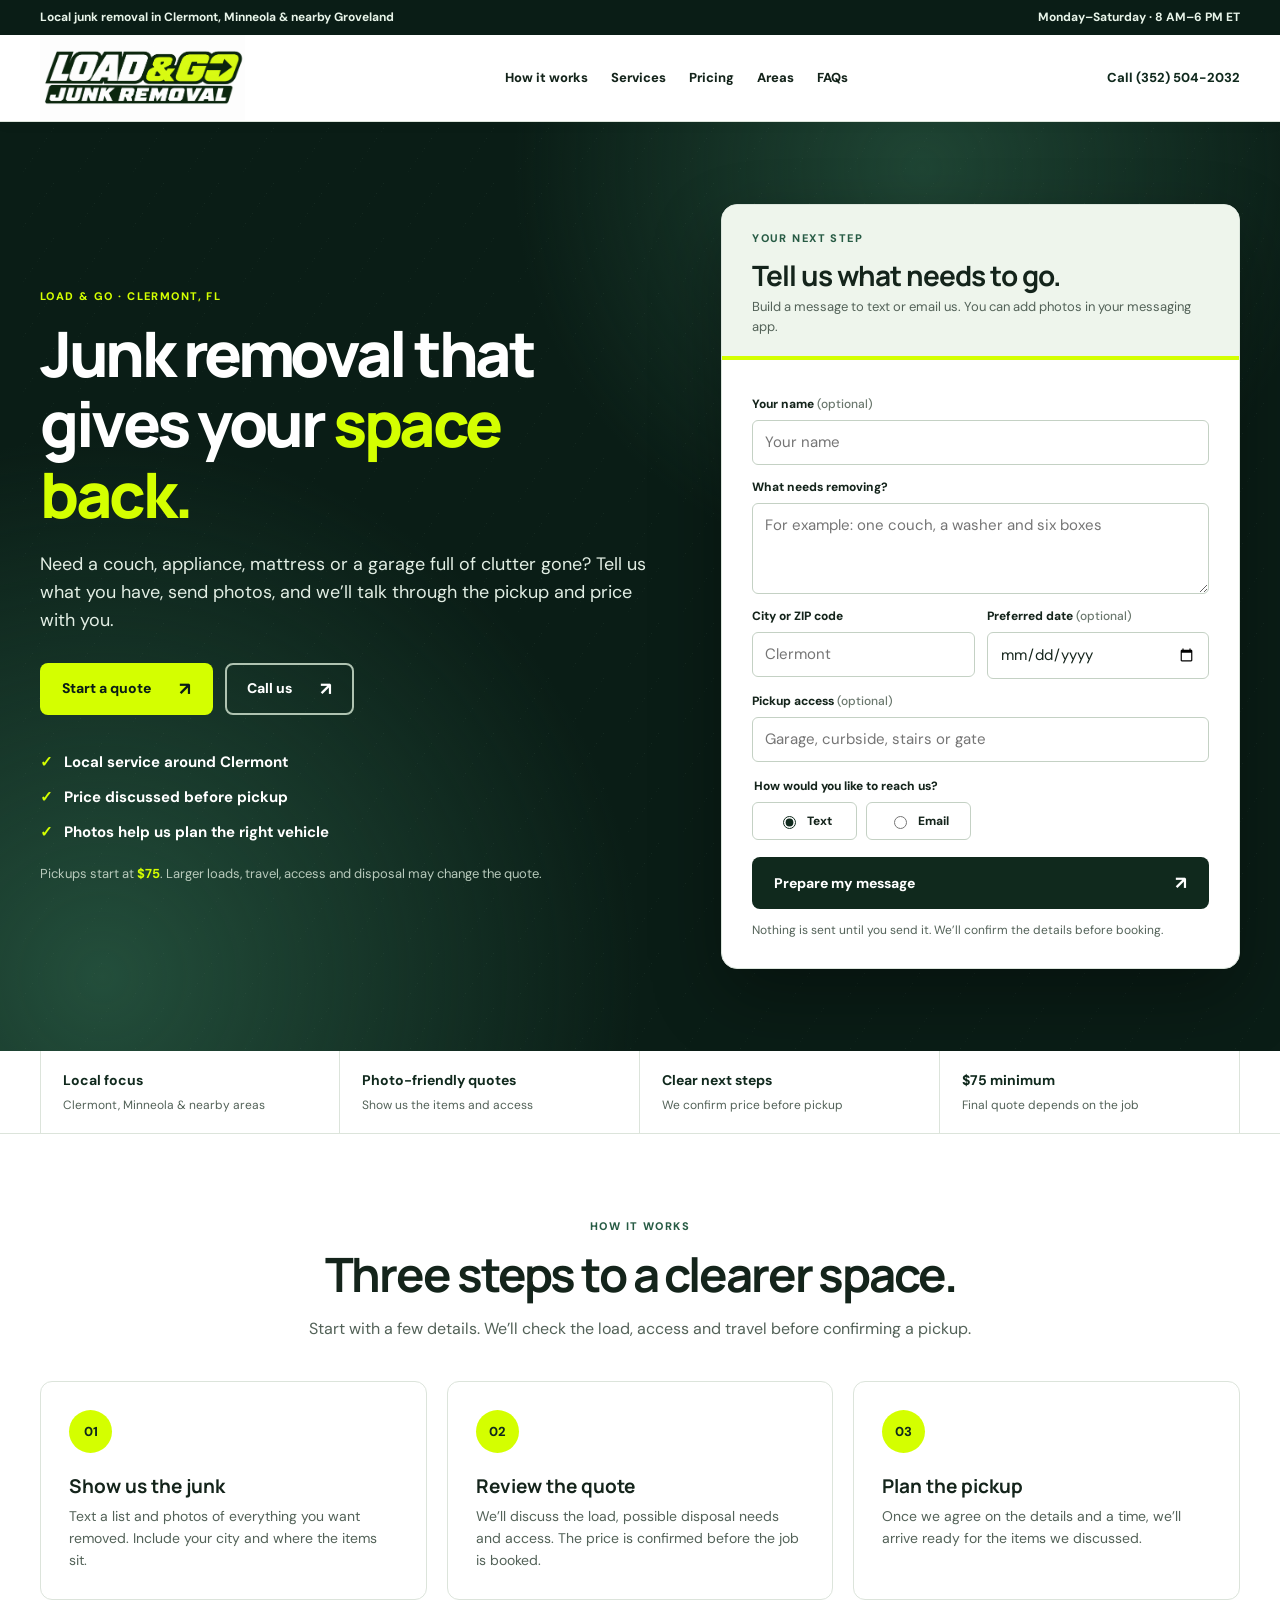
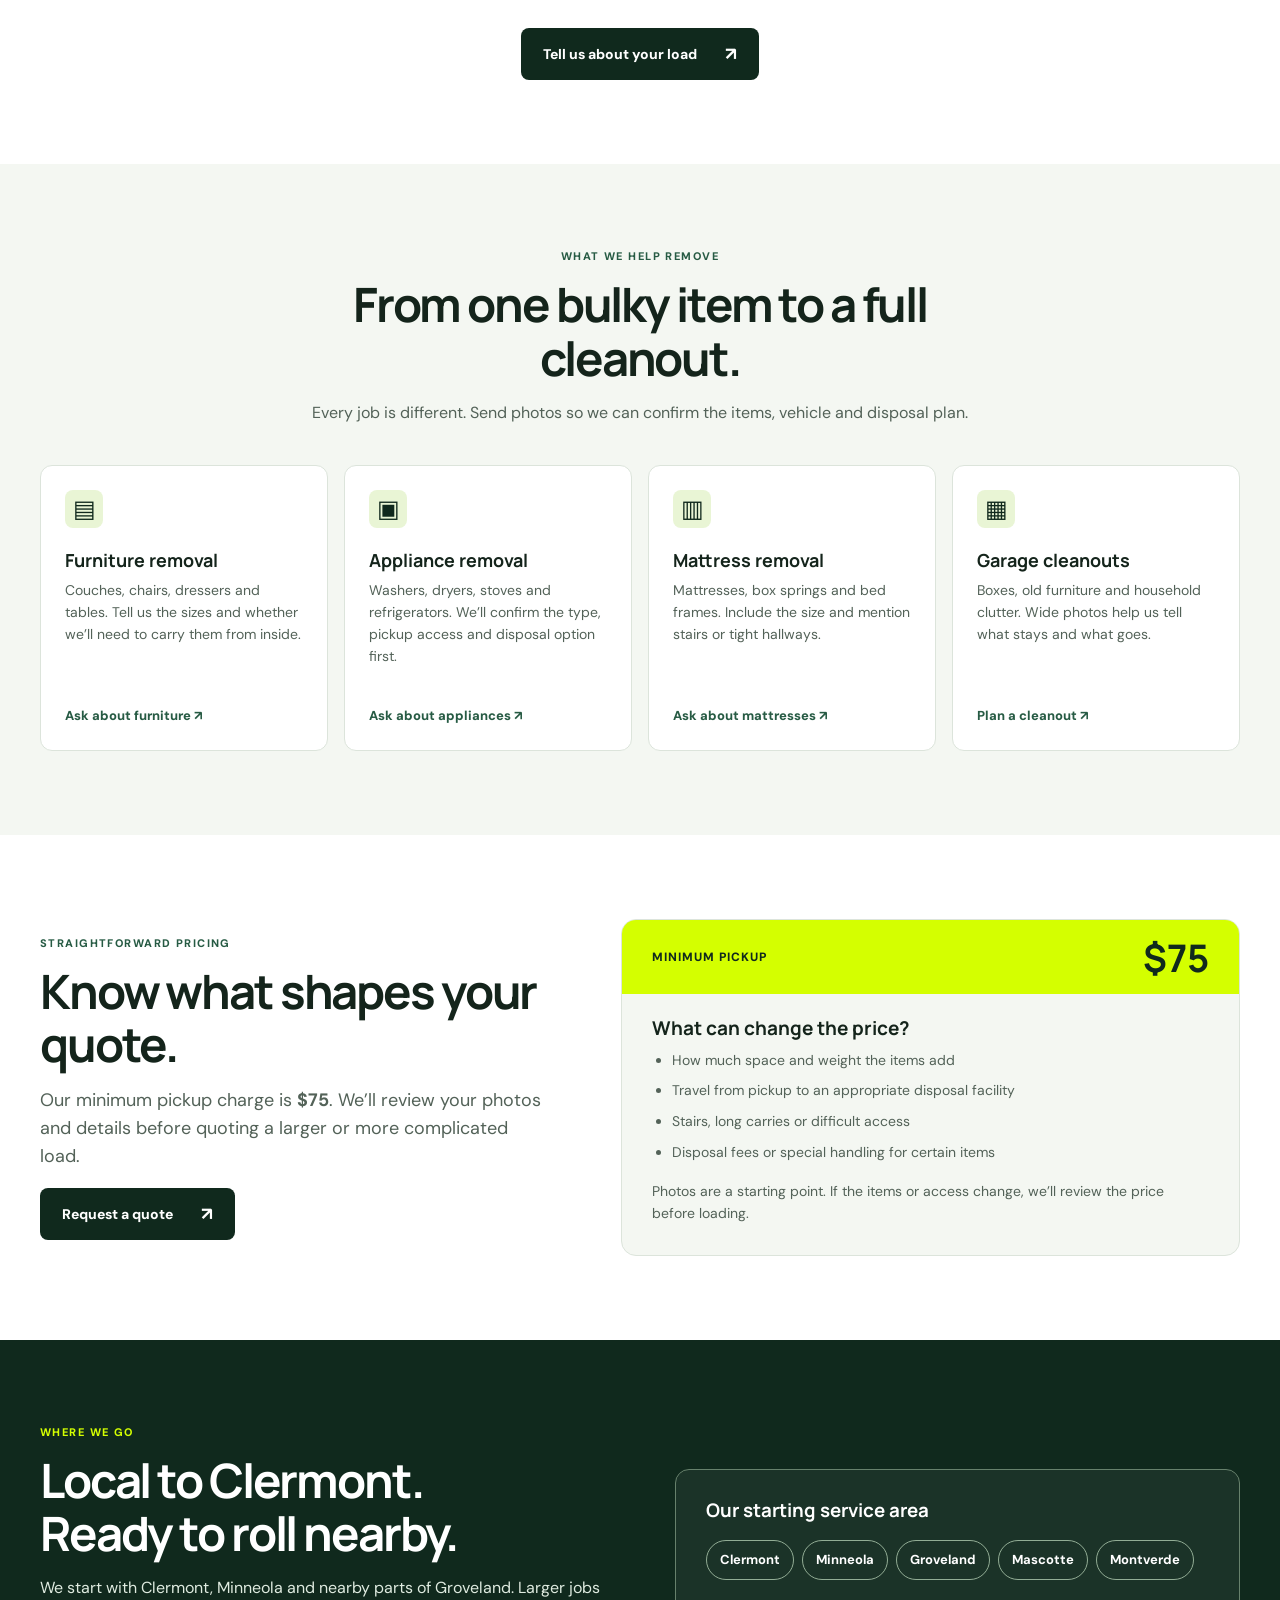
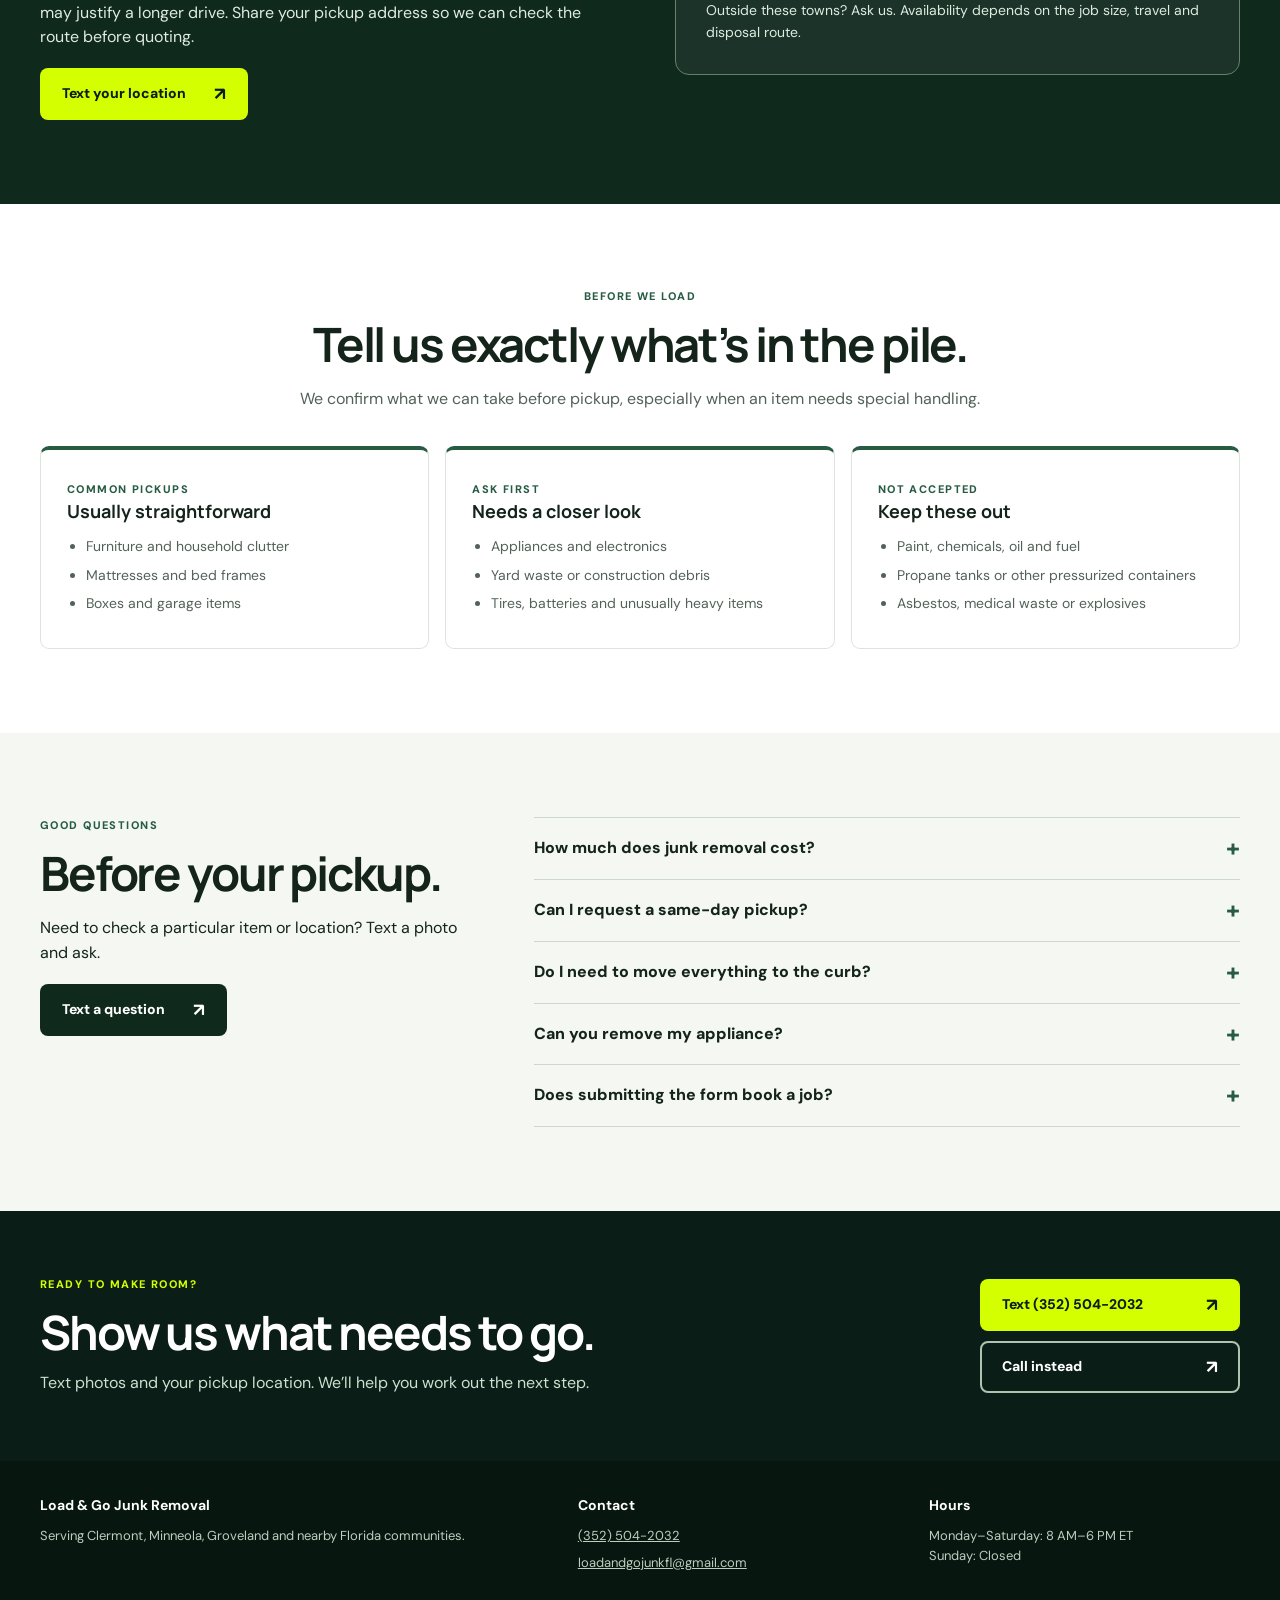
==== commit 750bcdb8: "Improve site layout and quote flow" ====
--- a/index.html
+++ b/index.html
@@ -1,11 +1,237 @@
-<!doctype html>
-<html lang="en"><head><meta charset="utf-8"><meta name="viewport" content="width=device-width,initial-scale=1"><meta name="theme-color" content="#173f35"><meta name="description" content="Furniture, appliance and junk removal in Clermont, Groveland, Minneola, Mascotte and Montverde, Florida. Call or text Load & Go at 352-504-2032 for a quote."><title>Load & Go Junk Removal | Clermont & Groveland</title><link rel="canonical" href="https://loadandgojunkfl.github.io/"><link rel="icon" href="/favicon.ico" sizes="any"><link rel="icon" type="image/png" sizes="256x256" href="/favicon.png"><link rel="apple-touch-icon" href="/apple-touch-icon.png"><link rel="stylesheet" href="style.css?v=20261019-logo"><link rel="stylesheet" href="mobile.css?v=20261019-bold"></head>
-<body><header class="wrap header"><a class="brand" href="#home" aria-label="Load and Go home"><img src="logo.png" alt="Load & Go Junk Removal" width="340" height="142"></a><a class="header-call" href="tel:+13525042032">(352) 504-2032 ↗</a></header>
-<main id="home"><section class="hero wrap"><div class="hero-copy"><p class="eyebrow"><span class="dot"></span> CLERMONT & GROVELAND, FL</p><h1>Junk gone.<br><em>Job done.</em></h1><p class="intro">Ready to take your space back? Tell Load & Go what needs to go. We’ll help you plan your junk removal.</p><div class="actions"><a class="button primary" href="#get-quote">Get a quote <span>↗</span></a><a class="button secondary" href="tel:+13525042032">Call us <span>↗</span></a></div><p class="hint"><strong>Pickups starting at $75.</strong> Final pricing depends on load size, access, location and disposal requirements. Text a photo to get started.</p></div><div class="visual" aria-hidden="true"><div class="visual-label">MAKE SPACE FOR<br>WHAT’S NEXT.</div><svg viewBox="0 0 540 360"><path d="M45 300H500" stroke="#b8cdb2" stroke-width="2"/><path d="M70 145H340V268H70Z" fill="#d9e8cc"/><path d="M92 166H315M92 191H315M92 216H315" stroke="#aac09e" stroke-width="5"/><path d="M340 180H405L458 231V268H340Z" fill="#e4f2dc"/><path d="M363 193H396L429 229H363Z" fill="#173f35"/><path d="M62 268H465" stroke="#173f35" stroke-width="15"/><circle cx="141" cy="274" r="31" fill="#173f35"/><circle cx="141" cy="274" r="13" fill="#e4f2dc"/><circle cx="394" cy="274" r="31" fill="#173f35"/><circle cx="394" cy="274" r="13" fill="#e4f2dc"/><path d="M103 143V99H176V143M181 143V76H245V143M250 143V111H310V143" fill="#edb857" stroke="#173f35" stroke-width="5"/><path d="M205 76V143M103 121H176" stroke="#173f35" stroke-width="3"/><text x="117" y="250" fill="#173f35" font-family="Arial,sans-serif" font-weight="900" font-size="21">LOAD & GO →</text></svg><div class="visual-bottom"><span>YOUR SPACE, RECLAIMED.</span><span>↗</span></div></div></section>
-<section class="wrap section quote-builder" id="get-quote"><div><p class="eyebrow">START WITH A TEXT</p><h2>A clearer space<br>starts here.</h2><p>Tell us what needs to go. We’ll discuss a quote and pickup availability with you.</p><p class="note">No booking is confirmed until we agree on the details. Attach your photos in your messaging app.</p></div><form id="quote-form"><label for="quote-items">What needs removing?</label><textarea id="quote-items" name="items" rows="3" maxlength="1200" required placeholder="Example: one couch and six boxes"></textarea><div class="form-grid"><div><label for="quote-city">City or ZIP code</label><input id="quote-city" name="city" maxlength="100" autocomplete="address-level2" required placeholder="Clermont"></div><div><label for="quote-date">Preferred pickup date (optional)</label><input id="quote-date" name="date" type="date"></div></div><label for="quote-access">Access details (optional)</label><input id="quote-access" name="access" maxlength="300" placeholder="Stairs, garage, curbside, gates…"><button class="button primary" type="submit">Prepare my text <span>↗</span></button><p class="note">This prepares a message on your device. Nothing is sent until you send it.</p><div id="quote-result" hidden><p id="quote-status" role="status"></p><textarea id="quote-message" rows="6" readonly aria-label="Your prepared quote message"></textarea><div class="actions"><a id="quote-sms" class="button primary">Open text message ↗</a><button id="copy-quote" class="button secondary" type="button">Copy message</button></div><p class="note">On a computer? Copy this message and text it to (352) 504-2032.</p></div></form></section><div class="service-strip"><div class="wrap">Furniture & bulky items <span>✳</span> Appliance removal <span>✳</span> Household clutter <span>✳</span> Garage cleanouts</div></div>
-<section class="wrap section" id="services"><div class="section-heading"><p class="eyebrow">OUT WITH THE OLD</p><h2>Room for a fresh start.</h2><p>One bulky item or a space full of clutter: tell us what you need removed.</p></div><div class="services"><article><span class="number">01 /</span><h3>Furniture removal</h3><p>Couches, chairs, dressers and tables can be awkward to move. Send photos, approximate sizes and where the furniture sits so we can plan loading and access.</p><a class="text-link" href="#get-quote">Request a furniture quote ↗</a></article><article><span class="number">02 /</span><h3>Mattress removal</h3><p>Replacing a mattress? Tell us its size and whether you also need a bed frame removed. Mention stairs, tight hallways or an adjustable base when requesting your quote.</p><a class="text-link" href="#get-quote">Request a mattress quote ↗</a></article><article><span class="number">03 /</span><h3>Garage & storage cleanouts</h3><p>Clear out boxes, unwanted belongings and old furniture. Take wide photos of the space and point out what stays so we can understand the job before scheduling.</p><a class="text-link" href="#get-quote">Plan a cleanout ↗</a></article><article id="appliance-removal"><span class="number">04 /</span><h3>Appliance removal</h3><p>Need an old washer, dryer, stove or refrigerator moved out? Tell us the appliance type, size and pickup access. We’ll confirm handling and disposal options before scheduling.</p><a class="text-link" href="#get-quote">Request an appliance quote ↗</a></article></div></section>
-<section class="process section"><div class="wrap process-grid"><div><p class="eyebrow">A LITTLE LESS ON YOUR PLATE</p><h2>You point.<br>We load & go.</h2><a class="text-link" href="sms:+13525042032">Let’s talk about your pickup ↗</a></div><ol><li><span>1</span><div><h3>Show us what you’ve got.</h3><p>Call or text a description, photos and your pickup location.</p></div></li><li><span>2</span><div><h3>Talk through the details.</h3><p>We’ll discuss the items, access, pricing and available pickup times.</p></div></li><li><span>3</span><div><h3>Make room for something better.</h3><p>Once your pickup is confirmed, we’ll handle the loading and hauling.</p></div></li></ol></div></section>
-<section class="process section" id="pricing"><div class="wrap"><p class="eyebrow">KNOW WHAT GOES INTO YOUR QUOTE</p><h2>How pricing works.</h2><p><strong>$75 minimum pickup charge.</strong> Larger loads, heavy items, difficult access, travel and disposal requirements can increase the price. We confirm your quote before loading.</p><p>Every pickup is different. Photos and a few details help us discuss a price that fits your job.</p><div class="services"><article><h3>Load size & weight</h3><p>The number, size and weight of your items affect truck space, handling and the size of the job.</p></article><article><h3>Access & travel</h3><p>Stairs, long carries, tight spaces and pickup location can affect the labor and travel involved.</p></article><article><h3>Disposal requirements</h3><p>Some materials need special handling or carry disposal fees. Tell us about unusual items before pickup.</p></article></div><p>We’ll discuss pricing and scope before scheduling. If the items or access change, let us know so we can review your quote before loading.</p><a class="button primary" href="#get-quote">Tell us about your load <span>↗</span></a></div></section><section class="wrap section area"><div><p class="eyebrow">RIGHT HERE IN YOUR AREA</p><h2>Clermont.<br>Groveland.<br><em>Let’s get moving.</em></h2></div><div class="area-copy"><p>Serving Clermont, Groveland, Minneola, Mascotte & Montverde. Outside our area? Call or text to ask about pickup. Share your address so we can confirm your location.</p><a class="button primary" href="tel:+13525042032">Call (352) 504-2032 <span>↗</span></a></div></section>
-<section class="wrap section" id="items"><div class="section-heading"><p class="eyebrow">BEFORE WE LOAD</p><h2>What we take.<br>What we don’t.</h2><p>Send a photo and a description when requesting your quote so we can confirm your items before pickup.</p></div><div class="services"><article><span class="number">YES /</span><h3>We take</h3><ul><li>Couches, chairs, tables and dressers</li><li>Mattresses and bed frames</li><li>Boxes, toys and household clutter</li><li>Garage and storage cleanout items</li></ul></article><article><span class="number">ASK /</span><h3>Call or text first</h3><ul><li>Appliances (confirm type, access and disposal first)</li><li>Electronics</li><li>Tires and batteries</li><li>Yard waste and construction debris</li><li>Pianos, hot tubs, safes or unusually heavy items</li></ul></article><article><span class="number">NO /</span><h3>We don’t take</h3><ul><li>Paint, chemicals, oil and fuel</li><li>Propane tanks and other pressurized containers</li><li>Asbestos or suspected asbestos</li><li>Medical waste, needles and biological waste</li><li>Ammunition, fireworks and explosives</li></ul></article></div><a class="text-link" href="sms:+13525042032">Ask about an item ↗</a></section>
-<section class="process section" id="reviews"><div class="wrap"><p class="eyebrow">CUSTOMER REVIEWS</p><h2>Tell us how we did.</h2><p>Used Load & Go? Share your experience with a Google review to help other customers learn about our service.</p><a class="button primary" href="https://g.page/r/CWu2VCxi_idvECE/review" target="_blank" rel="noopener noreferrer">Leave a Google review <span>↗</span></a></div></section><section class="wrap section" id="quote"><div class="section-heading"><p class="eyebrow">LET’S PLAN YOUR PICKUP</p><h2>Your quote checklist.</h2><p>Text us these details to help us put together your quote.</p></div><div class="services"><article><span class="number">01 /</span><h3>Show us the items</h3><ul><li>Clear photos of everything you want removed</li><li>A list of the items and approximate quantities</li><li>Any unusually heavy or oversized pieces</li></ul></article><article><span class="number">02 /</span><h3>Tell us about access</h3><ul><li>Your city or ZIP code</li><li>Where the items are: curbside, garage or inside</li><li>Stairs, elevators, gates or parking restrictions</li></ul></article><article><span class="number">03 /</span><h3>Pick a time</h3><ul><li>Your preferred pickup date</li><li>A time window that works for you</li><li>Any deadline for getting the space cleared</li></ul></article></div><p class="note">Sending a request does not confirm a booking. We’ll discuss pricing and availability with you before scheduling.</p><a class="button primary" href="sms:+13525042032">Text your quote details <span>↗</span></a></section><section class="wrap section" id="faq"><p class="eyebrow">GOOD QUESTIONS. CLEAR ANSWERS.</p><h2>Before your pickup.</h2><div class="faq-list"><details><summary>How much will my pickup cost?</summary><p>Our minimum pickup charge is $75. Pricing depends on load size, weight, access, location and disposal requirements. Send photos and a description so we can discuss a quote. Larger cleanouts and unusually heavy items need an individual assessment.</p></details><details><summary>Can I book same-day pickup?</summary><p>Call or text to ask about availability. Same-day service is not guaranteed. Our hours are Monday–Saturday, 8 AM–6 PM Eastern; we are closed Sunday.</p></details><details><summary>Do I need to carry everything outside?</summary><p>Tell us where the items are when requesting your quote. Include stairs, elevators, tight doorways or long carries so we can confirm access and the loading plan.</p></details><details><summary>How should I prepare?</summary><p>Separate the items that stay from those being removed, keep access paths clear and secure pets. Tell us about gate codes or parking restrictions when confirming your pickup. Ask us before moving heavy items yourself.</p></details><details><summary>What can’t you take?</summary><p>We don’t take paint, chemicals, oil, fuel, pressurized containers, asbestos, medical waste, ammunition, fireworks or explosives. Appliances, electronics, batteries, tires, yard waste and construction debris require confirmation first.</p></details><details><summary>Will you donate or recycle my items?</summary><p>If donation or recycling is important to you, mention it when requesting your quote. We’ll discuss options before pickup; acceptance by a particular facility or charity is not guaranteed.</p></details><details><summary>Does sending a quote request book my pickup?</summary><p>No. Your request starts the conversation. We’ll confirm the items, location, pricing and available pickup time with you before the job is booked.</p></details></div></section><section class="process section" id="disposal"><div class="wrap"><p class="eyebrow">PLAN BEFORE PICKUP</p><h2>Let’s talk disposal.</h2><p>Tell us exactly what is in your load so we can confirm which items we can accept and discuss any special handling or disposal requirements. Keep hazardous and excluded materials out of the pickup.</p><p>Have usable items you’d like donated or materials you’d like recycled? Ask when requesting your quote so we can discuss available options before you book.</p><a class="text-link" href="#items">Check our accepted items ↗</a></div></section><section class="process section" id="hours"><div class="wrap process-grid"><div><p class="eyebrow">GET IN TOUCH</p><h2>Let’s clear<br>some space.</h2><p><a href="mailto:loadandgojunkfl@gmail.com">loadandgojunkfl@gmail.com</a></p><p><a href="tel:+13525042032">(352) 504-2032</a></p></div><div><h3>Business hours</h3><p>Monday–Saturday: 8 AM–6 PM<br>Sunday: Closed</p><p>All times are Eastern. Call or text to confirm pickup availability.</p></div></div></section><section class="contact"><div class="wrap"><p class="eyebrow">READY FOR A FRESH START?</p><h2>That junk won’t<br>move itself. <em>We will.</em></h2><a class="button light" href="sms:+13525042032">Text us about your junk <span>↗</span></a><p>Prefer to talk? <a href="tel:+13525042032">(352) 504-2032</a></p></div></section></main>
-<footer class="wrap"><span>Load & Go Junk Removal</span><span>Clermont · Groveland · Minneola · Mascotte · Montverde</span></footer><nav class="mobile-bar" aria-label="Contact Load and Go"><a href="tel:+13525042032">Call now</a><a href="sms:+13525042032">Text for a quote ↗</a></nav><script src="script.js" defer></script></body></html>
+<!doctype html>
+<html lang="en">
+<head>
+  <meta charset="utf-8">
+  <meta name="viewport" content="width=device-width, initial-scale=1">
+  <meta name="theme-color" content="#10291d">
+  <meta name="description" content="Furniture, appliance and junk removal in Clermont, Minneola, Groveland and nearby Florida communities. Text Load & Go photos for a quote. Pickups start at $75.">
+  <title>Junk Removal in Clermont, FL | Load & Go</title>
+  <link rel="canonical" href="https://loadandgojunkfl.github.io/">
+  <link rel="icon" href="/favicon.ico" sizes="any">
+  <link rel="icon" type="image/png" sizes="256x256" href="/favicon.png">
+  <link rel="apple-touch-icon" href="/apple-touch-icon.png">
+  <link rel="stylesheet" href="style.css?v=20261020-layout">
+  <link rel="stylesheet" href="mobile.css?v=20261020-layout">
+</head>
+<body>
+  <a class="skip-link" href="#main">Skip to content</a>
+  <div class="utility-bar">
+    <div class="wrap utility-inner">
+      <span>Local junk removal in Clermont, Minneola &amp; nearby Groveland</span>
+      <span>Monday–Saturday · 8 AM–6 PM ET</span>
+    </div>
+  </div>
+  <header class="site-header">
+    <div class="wrap header-inner">
+      <a class="brand" href="#home" aria-label="Load & Go Junk Removal home">
+        <img src="logo.png" width="340" height="142" alt="Load & Go Junk Removal">
+      </a>
+      <nav class="desktop-nav" aria-label="Main navigation">
+        <a href="#how-it-works">How it works</a>
+        <a href="#services">Services</a>
+        <a href="#pricing">Pricing</a>
+        <a href="#service-area">Areas</a>
+        <a href="#questions">FAQs</a>
+      </nav>
+      <a class="header-call" href="tel:+13525042032">Call (352) 504-2032</a>
+      <details class="mobile-menu">
+        <summary>Menu</summary>
+        <nav aria-label="Mobile navigation">
+          <a href="#how-it-works">How it works</a>
+          <a href="#services">Services</a>
+          <a href="#pricing">Pricing</a>
+          <a href="#service-area">Areas</a>
+          <a href="#questions">FAQs</a>
+        </nav>
+      </details>
+    </div>
+  </header>
+
+  <main id="main">
+    <section class="hero" id="home">
+      <div class="wrap hero-grid">
+        <div class="hero-copy">
+          <p class="eyebrow light-eyebrow">LOAD &amp; GO · CLERMONT, FL</p>
+          <h1>Junk removal that gives your <em>space back.</em></h1>
+          <p class="hero-intro">Need a couch, appliance, mattress or a garage full of clutter gone? Tell us what you have, send photos, and we’ll talk through the pickup and price with you.</p>
+          <div class="hero-actions">
+            <a class="button lime-button" href="#get-quote">Start a quote <span aria-hidden="true">↗</span></a>
+            <a class="button outline-light" href="tel:+13525042032">Call us <span aria-hidden="true">↗</span></a>
+          </div>
+          <ul class="hero-points">
+            <li>Local service around Clermont</li>
+            <li>Price discussed before pickup</li>
+            <li>Photos help us plan the right vehicle</li>
+          </ul>
+          <p class="hero-minimum">Pickups start at <strong>$75</strong>. Larger loads, travel, access and disposal may change the quote.</p>
+        </div>
+
+        <div class="quote-card" id="get-quote">
+          <div class="quote-card-heading">
+            <p class="eyebrow">YOUR NEXT STEP</p>
+            <h2>Tell us what needs to go.</h2>
+            <p>Build a message to text or email us. You can add photos in your messaging app.</p>
+          </div>
+          <form id="quote-form">
+            <label for="quote-name">Your name <span>(optional)</span></label>
+            <input id="quote-name" name="name" maxlength="100" autocomplete="name" placeholder="Your name">
+            <label for="quote-items">What needs removing?</label>
+            <textarea id="quote-items" name="items" rows="3" maxlength="1200" required placeholder="For example: one couch, a washer and six boxes"></textarea>
+            <div class="form-grid">
+              <div>
+                <label for="quote-city">City or ZIP code</label>
+                <input id="quote-city" name="city" maxlength="100" autocomplete="address-level2" required placeholder="Clermont">
+              </div>
+              <div>
+                <label for="quote-date">Preferred date <span>(optional)</span></label>
+                <input id="quote-date" name="date" type="date">
+              </div>
+            </div>
+            <label for="quote-access">Pickup access <span>(optional)</span></label>
+            <input id="quote-access" name="access" maxlength="300" placeholder="Garage, curbside, stairs or gate">
+            <fieldset class="delivery-choice">
+              <legend>How would you like to reach us?</legend>
+              <label><input type="radio" name="delivery" value="sms" checked> Text</label>
+              <label><input type="radio" name="delivery" value="email"> Email</label>
+            </fieldset>
+            <button class="button dark-button" type="submit">Prepare my message <span aria-hidden="true">↗</span></button>
+            <p class="form-help">Nothing is sent until you send it. We’ll confirm the details before booking.</p>
+            <div id="quote-result" hidden>
+              <p id="quote-status" role="status"></p>
+              <textarea id="quote-message" rows="7" readonly aria-label="Your prepared quote message"></textarea>
+              <div class="quote-result-actions">
+                <a id="quote-sms" class="button lime-button" href="sms:+13525042032">Open text app</a>
+                <button id="copy-quote" class="button text-button" type="button">Copy message</button>
+              </div>
+              <p class="form-help">Attach your item photos after your text or email app opens.</p>
+            </div>
+          </form>
+        </div>
+      </div>
+    </section>
+
+    <div class="trust-strip">
+      <div class="wrap trust-grid">
+        <div><strong>Local focus</strong><span>Clermont, Minneola &amp; nearby areas</span></div>
+        <div><strong>Photo-friendly quotes</strong><span>Show us the items and access</span></div>
+        <div><strong>Clear next steps</strong><span>We confirm price before pickup</span></div>
+        <div><strong>$75 minimum</strong><span>Final quote depends on the job</span></div>
+      </div>
+    </div>
+
+    <section class="section wrap" id="how-it-works">
+      <div class="section-heading center">
+        <p class="eyebrow">HOW IT WORKS</p>
+        <h2>Three steps to a clearer space.</h2>
+        <p>Start with a few details. We’ll check the load, access and travel before confirming a pickup.</p>
+      </div>
+      <div class="steps">
+        <article><span class="step-number">01</span><h3>Show us the junk</h3><p>Text a list and photos of everything you want removed. Include your city and where the items sit.</p></article>
+        <article><span class="step-number">02</span><h3>Review the quote</h3><p>We’ll discuss the load, possible disposal needs and access. The price is confirmed before the job is booked.</p></article>
+        <article><span class="step-number">03</span><h3>Plan the pickup</h3><p>Once we agree on the details and a time, we’ll arrive ready for the items we discussed.</p></article>
+      </div>
+      <div class="center section-action"><a class="button dark-button" href="#get-quote">Tell us about your load <span aria-hidden="true">↗</span></a></div>
+    </section>
+
+    <section class="section section-muted" id="services">
+      <div class="wrap">
+        <div class="section-heading center">
+          <p class="eyebrow">WHAT WE HELP REMOVE</p>
+          <h2>From one bulky item to a full cleanout.</h2>
+          <p>Every job is different. Send photos so we can confirm the items, vehicle and disposal plan.</p>
+        </div>
+        <div class="service-grid">
+          <article id="furniture-removal"><span class="service-icon" aria-hidden="true">▤</span><h3>Furniture removal</h3><p>Couches, chairs, dressers and tables. Tell us the sizes and whether we’ll need to carry them from inside.</p><a href="#get-quote">Ask about furniture <span aria-hidden="true">↗</span></a></article>
+          <article id="appliance-removal"><span class="service-icon" aria-hidden="true">▣</span><h3>Appliance removal</h3><p>Washers, dryers, stoves and refrigerators. We’ll confirm the type, pickup access and disposal option first.</p><a href="#get-quote">Ask about appliances <span aria-hidden="true">↗</span></a></article>
+          <article id="mattress-removal"><span class="service-icon" aria-hidden="true">▥</span><h3>Mattress removal</h3><p>Mattresses, box springs and bed frames. Include the size and mention stairs or tight hallways.</p><a href="#get-quote">Ask about mattresses <span aria-hidden="true">↗</span></a></article>
+          <article id="garage-cleanouts"><span class="service-icon" aria-hidden="true">▦</span><h3>Garage cleanouts</h3><p>Boxes, old furniture and household clutter. Wide photos help us tell what stays and what goes.</p><a href="#get-quote">Plan a cleanout <span aria-hidden="true">↗</span></a></article>
+        </div>
+      </div>
+    </section>
+
+    <section class="section wrap pricing-grid" id="pricing">
+      <div>
+        <p class="eyebrow">STRAIGHTFORWARD PRICING</p>
+        <h2>Know what shapes your quote.</h2>
+        <p class="section-intro">Our minimum pickup charge is <strong>$75</strong>. We’ll review your photos and details before quoting a larger or more complicated load.</p>
+        <a class="button dark-button" href="#get-quote">Request a quote <span aria-hidden="true">↗</span></a>
+      </div>
+      <div class="pricing-card">
+        <div class="minimum"><span>MINIMUM PICKUP</span><strong>$75</strong></div>
+        <h3>What can change the price?</h3>
+        <ul>
+          <li>How much space and weight the items add</li>
+          <li>Travel from pickup to an appropriate disposal facility</li>
+          <li>Stairs, long carries or difficult access</li>
+          <li>Disposal fees or special handling for certain items</li>
+        </ul>
+        <p>Photos are a starting point. If the items or access change, we’ll review the price before loading.</p>
+      </div>
+    </section>
+
+    <section class="section area-section" id="service-area">
+      <div class="wrap area-grid">
+        <div>
+          <p class="eyebrow light-eyebrow">WHERE WE GO</p>
+          <h2>Local to Clermont.<br>Ready to roll nearby.</h2>
+          <p>We start with Clermont, Minneola and nearby parts of Groveland. Larger jobs may justify a longer drive. Share your pickup address so we can check the route before quoting.</p>
+          <a class="button lime-button" href="sms:+13525042032">Text your location <span aria-hidden="true">↗</span></a>
+        </div>
+        <div class="area-card">
+          <h3>Our starting service area</h3>
+          <div class="area-tags"><span>Clermont</span><span>Minneola</span><span>Groveland</span><span>Mascotte</span><span>Montverde</span></div>
+          <p>Outside these towns? Ask us. Availability depends on the job size, travel and disposal route.</p>
+        </div>
+      </div>
+    </section>
+
+    <section class="section wrap" id="items">
+      <div class="section-heading center">
+        <p class="eyebrow">BEFORE WE LOAD</p>
+        <h2>Tell us exactly what’s in the pile.</h2>
+        <p>We confirm what we can take before pickup, especially when an item needs special handling.</p>
+      </div>
+      <div class="item-grid">
+        <div class="item-card"><span class="eyebrow">COMMON PICKUPS</span><h3>Usually straightforward</h3><ul><li>Furniture and household clutter</li><li>Mattresses and bed frames</li><li>Boxes and garage items</li></ul></div>
+        <div class="item-card"><span class="eyebrow">ASK FIRST</span><h3>Needs a closer look</h3><ul><li>Appliances and electronics</li><li>Yard waste or construction debris</li><li>Tires, batteries and unusually heavy items</li></ul></div>
+        <div class="item-card"><span class="eyebrow">NOT ACCEPTED</span><h3>Keep these out</h3><ul><li>Paint, chemicals, oil and fuel</li><li>Propane tanks or other pressurized containers</li><li>Asbestos, medical waste or explosives</li></ul></div>
+      </div>
+    </section>
+
+    <section class="section section-muted" id="questions">
+      <div class="wrap faq-grid">
+        <div class="section-heading">
+          <p class="eyebrow">GOOD QUESTIONS</p>
+          <h2>Before your pickup.</h2>
+          <p>Need to check a particular item or location? Text a photo and ask.</p>
+          <a class="button dark-button" href="sms:+13525042032">Text a question <span aria-hidden="true">↗</span></a>
+        </div>
+        <div class="faq-list">
+          <details><summary>How much does junk removal cost?</summary><p>Pickups start at $75. Final pricing depends on the load, access, travel and disposal requirements. We’ll discuss the price before booking.</p></details>
+          <details><summary>Can I request a same-day pickup?</summary><p>Call or text to ask about availability. Same-day pickup is not guaranteed. Our hours are Monday–Saturday, 8 AM–6 PM Eastern.</p></details>
+          <details><summary>Do I need to move everything to the curb?</summary><p>Tell us where the items are. Include stairs, elevators, tight doorways, gates and parking restrictions so we can confirm a loading plan.</p></details>
+          <details><summary>Can you remove my appliance?</summary><p>Send the appliance type and a photo. We’ll confirm its size, access and an appropriate disposal option before scheduling.</p></details>
+          <details><summary>Does submitting the form book a job?</summary><p>No. It prepares a text or email for you to send. We’ll confirm the items, price and available time with you before a job is booked.</p></details>
+        </div>
+      </div>
+    </section>
+
+    <section class="closing-cta" id="contact">
+      <div class="wrap closing-grid">
+        <div><p class="eyebrow light-eyebrow">READY TO MAKE ROOM?</p><h2>Show us what needs to go.</h2><p>Text photos and your pickup location. We’ll help you work out the next step.</p></div>
+        <div class="closing-actions"><a class="button lime-button" href="sms:+13525042032">Text (352) 504-2032 <span aria-hidden="true">↗</span></a><a class="button outline-light" href="tel:+13525042032">Call instead <span aria-hidden="true">↗</span></a></div>
+      </div>
+    </section>
+  </main>
+
+  <footer class="site-footer">
+    <div class="wrap footer-grid">
+      <div><strong>Load &amp; Go Junk Removal</strong><p>Serving Clermont, Minneola, Groveland and nearby Florida communities.</p></div>
+      <div><strong>Contact</strong><a href="tel:+13525042032">(352) 504-2032</a><a href="mailto:loadandgojunkfl@gmail.com">loadandgojunkfl@gmail.com</a></div>
+      <div><strong>Hours</strong><p>Monday–Saturday: 8 AM–6 PM ET<br>Sunday: Closed</p></div>
+    </div>
+  </footer>
+  <nav class="mobile-bar" aria-label="Quick contact"><a href="tel:+13525042032">Call now</a><a href="#get-quote">Start a quote ↗</a></nav>
+  <script src="script.js?v=20261020-layout" defer></script>
+</body>
+</html>
--- a/style.css
+++ b/style.css
@@ -1,10 +1,159 @@
 @import url('https://fonts.googleapis.com/css2?family=DM+Sans:wght@400;500;600;700&family=Manrope:wght@500;600;700;800&display=swap');
-:root{--green:#09240c;--cream:#ffffff;--lime:#d4ff00;--muted:#52655c}*{box-sizing:border-box}html{scroll-behavior:smooth}body{margin:0;color:var(--green);background:var(--cream);font-family:'DM Sans',Arial,sans-serif;line-height:1.6}a{color:inherit}a:focus-visible{outline:3px solid #c88929;outline-offset:5px}.wrap{width:min(1180px,calc(100% - 64px));margin:auto}.header{display:flex;justify-content:space-between;align-items:center;padding:25px 0}.brand{display:flex;align-items:center;gap:12px;text-decoration:none;font-weight:800;line-height:1.15;letter-spacing:1px}.brand small{display:block;font-size:10px;letter-spacing:2.6px;margin-top:5px}.mark{background:var(--green);color:var(--lime);padding:12px 10px;border-radius:8px;font-size:22px;letter-spacing:-2px}.mark span{font-size:19px}.header-call{font-size:14px;font-weight:700;text-decoration:none}.hero{display:grid;grid-template-columns:1.05fr 1fr;gap:65px;align-items:center;padding:55px 0 75px}.eyebrow{font-size:11px;font-weight:800;letter-spacing:2px;display:flex;align-items:center;gap:9px}.dot{width:7px;height:7px;background:#466300;border-radius:50%}h1,h2,h3{font-family:Manrope,Arial,sans-serif;line-height:1.06;margin:0;letter-spacing:-2px}h1{font-size:clamp(64px,7.5vw,100px);font-weight:800;margin:22px 0}em{font-style:normal;color:#466300}p{margin:0 0 18px}.intro{font-size:17px;max-width:410px;color:var(--muted)}.actions{display:flex;gap:12px;margin:28px 0 12px}.button{display:inline-flex;align-items:center;justify-content:space-between;gap:30px;padding:16px 22px;border-radius:5px;text-decoration:none;font-size:14px;font-weight:700;min-height:55px;transition:transform .2s}.button:hover{transform:translateY(-2px)}.primary{background:var(--green);color:white}.secondary{border:1px solid #b9c6bb}.hint{font-size:12px;color:var(--muted)}.visual{background:var(--lime);border-radius:100px 8px 8px 8px;padding:38px 30px 22px;transform:rotate(2deg)}.visual-label{font-weight:800;font-size:15px;letter-spacing:2px;text-align:right;line-height:1.3}.visual svg{display:block;width:100%;margin:5px 0 0}.visual-bottom{border-top:1px solid #9daf76;display:flex;justify-content:space-between;align-items:center;padding-top:16px;font-size:10px;letter-spacing:1.8px;font-weight:700}.visual-bottom span:last-child{font-size:27px}.service-strip{background:var(--green);color:var(--cream);padding:20px 0;font-size:14px}.service-strip .wrap{display:flex;justify-content:space-between;gap:18px}.service-strip span{color:var(--lime)}.section{padding-top:85px;padding-bottom:85px}h2{font-size:clamp(34px,4vw,53px);font-weight:800;margin:16px 0 22px}.section-heading>p:last-child{color:var(--muted);max-width:510px}.services{display:grid;grid-template-columns:repeat(3,1fr);gap:35px;margin-top:38px}.services article{border-top:1px solid #bac7b7;padding-top:22px}.number{font-size:12px;font-weight:700;color:#466300}h3{font-size:20px;letter-spacing:-.6px;margin:22px 0 12px;line-height:1.3}.services p,.process li p{font-size:14px;color:var(--muted)}.note{font-size:12px;color:var(--muted);margin:25px 0 0}.process{background:#f2f6e9}.process-grid{display:grid;grid-template-columns:1fr 1fr;gap:75px}.text-link{font-size:14px;text-underline-offset:5px}.process ol{list-style:none;padding:0;margin:0}.process li{display:flex;gap:23px;padding:20px 0;border-bottom:1px solid #c5cebb}.process li:first-child{padding-top:0}.process li>span{font-size:13px;border:1px solid #aaba9e;width:32px;height:32px;display:grid;place-items:center;border-radius:50%;flex-shrink:0}.process h3{margin:0 0 8px}.process li p{margin:0}.area{display:grid;grid-template-columns:1fr 1fr;gap:75px;align-items:center}.area-copy{max-width:410px;color:var(--muted)}.contact{background:var(--green);color:var(--cream);padding:65px 0;text-align:center}.contact .eyebrow{justify-content:center;color:var(--lime)}.contact h2{font-size:clamp(36px,5vw,62px)}.contact em{color:var(--lime)}.light{background:var(--lime);color:var(--green);margin:8px 0 22px}.contact p:last-child{font-size:13px;margin:0}.contact a{text-underline-offset:4px}footer{display:flex;justify-content:space-between;padding:26px 0;font-size:11px}.mobile-bar{display:none}@media(max-width:760px){.wrap{width:calc(100% - 40px)}.header{padding:18px 0}.brand{font-size:14px}.header-call{font-size:11px}.mark{font-size:18px;padding:10px 8px}.hero{grid-template-columns:1fr;gap:26px;padding:30px 0 40px}h1{font-size:68px;margin:18px 0}.intro{font-size:16px}.hero .eyebrow{font-size:10px;letter-spacing:1.5px}.actions{gap:10px}.button{padding:16px 18px;gap:20px}.actions .primary{flex:1}.visual{max-width:480px;width:100%;margin:auto;border-radius:65px 6px 6px 6px;padding:24px 24px 15px;transform:none}.visual-label{font-size:12px}.visual svg{max-height:245px}.service-strip{font-size:11px;padding:15px 0}.service-strip .wrap{gap:10px;flex-wrap:wrap;justify-content:center}.service-strip span:last-of-type{display:none}.service-strip .wrap{line-height:1.4}.section{padding-top:50px;padding-bottom:50px}.services,.process-grid,.area{grid-template-columns:1fr;gap:24px}.services{margin-top:25px}.services article{padding-top:15px}.services h3{margin:12px 0 8px}.services p{margin-bottom:0}.process-grid{gap:35px}.area{gap:5px}.contact{padding:50px 0}footer{gap:15px;flex-direction:column;padding-bottom:100px}.mobile-bar{display:flex;position:fixed;bottom:0;left:0;right:0;background:var(--cream);padding:10px 15px calc(10px + env(safe-area-inset-bottom));gap:10px;box-shadow:0 -3px 15px #09240c15;z-index:5}.mobile-bar a{border:1px solid var(--green);padding:12px;text-decoration:none;border-radius:5px;font-size:14px;font-weight:700;text-align:center;flex:1}.mobile-bar a:last-child{background:var(--green);color:white;flex:1.4}}@media(prefers-reduced-motion:reduce){html{scroll-behavior:auto}.button{transition:none}}
 
-.services ul{padding-left:20px;color:var(--muted);font-size:14px;line-height:1.7}.services li{margin-bottom:8px}#items .text-link{display:inline-block;margin-top:24px}
+:root {
+  --forest: #10291d;
+  --forest-deep: #0a1d16;
+  --green: #275b44;
+  --lime: #d4ff00;
+  --ink: #14241b;
+  --muted: #536258;
+  --line: #dce4db;
+  --mist: #f4f7f2;
+  --white: #fff;
+}
+* { box-sizing: border-box; }
+html { scroll-behavior: smooth; scroll-padding-top: 92px; }
+body { margin: 0; color: var(--ink); background: var(--white); font: 16px/1.55 'DM Sans', Arial, sans-serif; }
+button, input, textarea { font: inherit; }
+button { cursor: pointer; }
+a { color: inherit; }
+a:focus-visible, button:focus-visible, summary:focus-visible, input:focus-visible, textarea:focus-visible {
+  outline: 3px solid #91b800;
+  outline-offset: 3px;
+}
+[hidden] { display: none !important; }
+.wrap { width: min(1200px, calc(100% - 48px)); margin-inline: auto; }
+.skip-link { position: absolute; left: 12px; top: -80px; z-index: 100; padding: 12px 18px; background: var(--lime); color: var(--forest); }
+.skip-link:focus { top: 12px; }
+h1, h2, h3, p { margin-top: 0; }
+h1, h2, h3 { font-family: Manrope, Arial, sans-serif; line-height: 1.12; }
+p { margin-bottom: 18px; }
 
-#hours a{overflow-wrap:anywhere;text-underline-offset:4px}#quote .button{margin-top:22px}
+.utility-bar { background: var(--forest-deep); color: #e8f4e9; font-size: 12px; font-weight: 700; }
+.utility-inner { display: flex; justify-content: space-between; gap: 20px; padding: 8px 0; }
+.site-header { position: sticky; top: 0; z-index: 50; background: var(--white); border-bottom: 1px solid var(--line); box-shadow: 0 3px 12px #0c2f1b0a; }
+.header-inner { min-height: 86px; display: flex; align-items: center; justify-content: space-between; gap: 24px; }
+.brand { display: block; flex: none; }
+.brand img { display: block; width: 205px; height: auto; }
+.desktop-nav { display: flex; align-items: center; justify-content: center; gap: 23px; }
+.desktop-nav a { text-decoration: none; white-space: nowrap; font-size: 13px; font-weight: 800; }
+.desktop-nav a:hover, .header-call:hover { color: var(--green); text-decoration: underline; text-underline-offset: 5px; }
+.header-call { white-space: nowrap; color: var(--forest); font-size: 13px; font-weight: 800; text-decoration: none; }
+.mobile-menu { display: none; }
 
-.quote-builder{display:grid;grid-template-columns:.85fr 1.15fr;gap:60px;border-top:1px solid #bac7b7;padding-top:45px}label{display:block;font-weight:700;font-size:13px;margin:15px 0 7px}input,textarea{display:block;width:100%;padding:13px;border:1px solid #a5b7a6;border-radius:5px;background:#fff;color:var(--green);font:inherit;font-size:16px}input:focus,textarea:focus{outline:2px solid #466300;outline-offset:2px}.form-grid{display:grid;grid-template-columns:1fr 1fr;gap:16px}button{font-family:inherit;cursor:pointer}.quote-builder button[type=submit]{margin-top:20px;border:0}.quote-builder .note{margin:14px 0}.quote-builder .actions{flex-wrap:wrap}#quote-result{margin-top:24px;padding-top:20px;border-top:1px solid #bac7b7}.faq-list{max-width:850px}.faq-list details{border-bottom:1px solid #bac7b7;padding:20px 0}.faq-list summary{cursor:pointer;font-family:Manrope,Arial,sans-serif;font-size:18px;font-weight:700}.faq-list p{margin:15px 0 0;color:var(--muted)}#pricing .services{margin-bottom:25px}#disposal p{max-width:780px}@media(max-width:760px){.quote-builder{grid-template-columns:1fr;gap:10px}.form-grid{grid-template-columns:1fr;gap:0}.quote-builder h2{margin-top:10px}.faq-list summary{font-size:16px}}
+.button { display: inline-flex; align-items: center; justify-content: space-between; gap: 28px; min-height: 52px; padding: 13px 20px; border: 2px solid transparent; border-radius: 8px; text-decoration: none; text-align: left; font-size: 14px; font-weight: 800; transition: transform .18s, background .18s; }
+.button:hover { transform: translateY(-2px); }
+.button span { font-size: 18px; line-height: 1; }
+.lime-button { background: var(--lime); color: var(--forest-deep); }
+.dark-button { background: var(--forest); color: var(--white); }
+.outline-light { border-color: #afc3b1; color: var(--white); background: transparent; }
+.outline-light:hover { background: #ffffff1a; }
+.text-button { background: var(--white); color: var(--forest); border-color: var(--line); }
+.eyebrow { margin-bottom: 13px; color: var(--green); font-size: 11px; font-weight: 800; letter-spacing: .13em; text-transform: uppercase; }
+.light-eyebrow { color: var(--lime); }
 
-.brand img{display:block;width:260px;max-width:100%;height:auto}.visual{background:#d4ff00}.button.primary{background:#09240c;color:#fff}.light{background:#d4ff00;color:#09240c}.service-strip span,.contact em{color:#d4ff00}@media(max-width:760px){.brand{max-width:62%}.brand img{width:210px}.header-call{font-size:11px}}+.hero { position: relative; overflow: hidden; background: radial-gradient(circle at 8% 92%, #234e3b 0, transparent 37%), radial-gradient(circle at 72% 5%, #1f4534 0, transparent 32%), var(--forest-deep); color: var(--white); }
+.hero::before { content: ''; position: absolute; inset: 0; pointer-events: none; opacity: .18; background-image: linear-gradient(125deg, transparent 62%, #607d68 62%, transparent 62.3%); background-size: 55px 55px; }
+.hero-grid { position: relative; display: grid; grid-template-columns: minmax(0, 1.08fr) minmax(370px, .92fr); align-items: center; gap: 72px; padding-block: 82px; }
+.hero-copy h1 { max-width: 680px; margin-bottom: 22px; font-size: clamp(42px, 4.9vw, 72px); font-weight: 800; letter-spacing: -.055em; }
+.hero-copy h1 em { color: var(--lime); font-style: normal; }
+.hero-intro { max-width: 610px; color: #e2eee4; font-size: 18px; }
+.hero-actions { display: flex; flex-wrap: wrap; gap: 12px; margin: 28px 0; }
+.hero-points { display: grid; gap: 12px; margin: 36px 0 20px; padding: 0; list-style: none; }
+.hero-points li { display: flex; align-items: baseline; gap: 11px; font-size: 15px; font-weight: 700; }
+.hero-points li::before { content: '✓'; color: var(--lime); font-weight: 800; }
+.hero-minimum { max-width: 560px; margin: 0; color: #b8cabc; font-size: 13px; }
+.hero-minimum strong { color: var(--lime); }
+.quote-card { overflow: hidden; color: var(--ink); background: var(--white); border: 1px solid #dbe5dc; border-radius: 16px; box-shadow: 0 28px 70px #0005; scroll-margin-top: 110px; }
+.quote-card-heading { padding: 25px 30px 19px; background: #eef5ec; border-bottom: 4px solid var(--lime); }
+.quote-card-heading h2 { margin: 0 0 6px; font-size: 28px; letter-spacing: -.035em; }
+.quote-card-heading p:last-child { margin: 0; color: var(--muted); font-size: 13px; }
+.quote-card form { padding: 22px 30px 28px; }
+.quote-card label, .delivery-choice legend { display: block; margin: 13px 0 6px; font-size: 12px; font-weight: 800; }
+.quote-card label span { color: #6b786e; font-weight: 500; }
+.quote-card input:not([type=radio]), .quote-card textarea { display: block; width: 100%; padding: 10px 12px; color: var(--ink); background: var(--white); border: 1px solid #c4d1c4; border-radius: 6px; font-size: 15px; }
+.quote-card input:not([type=radio]) { min-height: 44px; }
+.quote-card textarea { resize: vertical; }
+.form-grid { display: grid; grid-template-columns: 1fr 1fr; gap: 12px; }
+.delivery-choice { display: flex; gap: 9px; margin: 15px 0 17px; padding: 0; border: 0; }
+.delivery-choice legend { width: 100%; margin: 0 0 6px; }
+.delivery-choice label { display: flex; align-items: center; justify-content: center; gap: 8px; min-width: 105px; margin: 0; padding: 9px 13px; border: 1px solid #c4d1c4; border-radius: 6px; cursor: pointer; }
+.delivery-choice input { accent-color: var(--forest); }
+.quote-card button[type=submit] { width: 100%; }
+.form-help { margin: 12px 0 0; color: var(--muted); font-size: 12px; }
+#quote-result { margin-top: 18px; padding-top: 16px; border-top: 1px solid var(--line); }
+#quote-status { color: var(--green); font-size: 13px; font-weight: 700; }
+#quote-message { background: var(--mist); }
+.quote-result-actions { display: flex; gap: 8px; margin-top: 12px; }
+.quote-result-actions .button { min-height: 44px; padding: 9px 12px; font-size: 12px; }
+
+.trust-strip { background: var(--white); border-bottom: 1px solid var(--line); }
+.trust-grid { display: grid; grid-template-columns: repeat(4, 1fr); }
+.trust-grid>div { display: grid; gap: 4px; padding: 19px 22px; border-right: 1px solid var(--line); }
+.trust-grid>div:first-child { border-left: 1px solid var(--line); }
+.trust-grid strong { color: var(--forest); font-size: 14px; }
+.trust-grid span { color: var(--muted); font-size: 12px; }
+
+.section { padding-block: 84px; }
+.section-muted { background: var(--mist); }
+.section-heading { max-width: 700px; }
+.section-heading.center { margin-inline: auto; text-align: center; }
+.section-heading h2, .pricing-grid h2, .area-section h2, .closing-cta h2 { margin-bottom: 16px; font-size: clamp(31px, 3.7vw, 48px); letter-spacing: -.045em; }
+.section-heading p:last-child { color: var(--muted); }
+.center { text-align: center; }
+.steps { display: grid; grid-template-columns: repeat(3, 1fr); gap: 20px; margin-top: 39px; }
+.steps article { min-height: 215px; padding: 28px; background: var(--white); border: 1px solid var(--line); border-radius: 12px; }
+.step-number { display: inline-flex; align-items: center; justify-content: center; width: 43px; height: 43px; border-radius: 50%; background: var(--lime); color: var(--forest); font-size: 13px; font-weight: 800; }
+.steps h3 { margin: 23px 0 9px; font-size: 19px; }
+.steps p { margin-bottom: 0; color: var(--muted); font-size: 14px; }
+.section-action { margin-top: 28px; }
+.service-grid { display: grid; grid-template-columns: repeat(4, 1fr); gap: 16px; margin-top: 40px; }
+.service-grid article { display: flex; flex-direction: column; min-height: 286px; padding: 24px; background: var(--white); border: 1px solid var(--line); border-radius: 12px; }
+.service-icon { display: grid; place-items: center; width: 38px; height: 38px; border-radius: 8px; color: var(--forest); background: #e9f5d5; font-size: 24px; line-height: 1; }
+.service-grid h3 { margin: 22px 0 10px; font-size: 18px; }
+.service-grid p { margin-bottom: 16px; color: var(--muted); font-size: 14px; }
+.service-grid a { margin-top: auto; color: var(--green); font-size: 13px; font-weight: 800; text-decoration: none; }
+.service-grid a:hover { text-decoration: underline; text-underline-offset: 4px; }
+
+.pricing-grid { display: grid; grid-template-columns: .9fr 1.1fr; align-items: center; gap: 75px; }
+.section-intro { max-width: 520px; color: var(--muted); font-size: 18px; }
+.pricing-card { overflow: hidden; padding: 30px; background: var(--mist); border: 1px solid var(--line); border-radius: 15px; }
+.minimum { display: flex; align-items: center; justify-content: space-between; margin: -30px -30px 24px; padding: 18px 30px; background: var(--lime); color: var(--forest); }
+.minimum span { font-size: 12px; font-weight: 800; letter-spacing: .08em; }
+.minimum strong { font-family: Manrope, Arial, sans-serif; font-size: 38px; line-height: 1; }
+.pricing-card h3 { margin-bottom: 10px; font-size: 19px; }
+.pricing-card ul { display: grid; gap: 9px; padding-left: 20px; margin: 0 0 18px; }
+.pricing-card li, .pricing-card p { color: var(--muted); font-size: 14px; }
+.pricing-card p { margin-bottom: 0; }
+.area-section { color: var(--white); background: var(--forest); }
+.area-grid { display: grid; grid-template-columns: 1fr 1fr; gap: 70px; align-items: center; }
+.area-section p:not(.eyebrow) { max-width: 590px; color: #dfebe0; }
+.area-card { padding: 30px; background: #ffffff0c; border: 1px solid #67816c; border-radius: 14px; }
+.area-card h3 { margin-bottom: 19px; }
+.area-tags { display: flex; flex-wrap: wrap; gap: 8px; margin-bottom: 20px; }
+.area-tags span { padding: 9px 13px; border: 1px solid #92ad95; border-radius: 30px; color: var(--white); font-size: 13px; font-weight: 700; }
+.area-card p { margin-bottom: 0; font-size: 14px; }
+.item-grid { display: grid; grid-template-columns: repeat(3, 1fr); gap: 16px; margin-top: 34px; }
+.item-card { padding: 26px; border: 1px solid var(--line); border-top: 4px solid var(--green); border-radius: 9px; }
+.item-card h3 { margin-bottom: 15px; font-size: 18px; }
+.item-card ul { margin: 0; padding-left: 19px; color: var(--muted); font-size: 14px; }
+.item-card li { margin-bottom: 7px; }
+.faq-grid { display: grid; grid-template-columns: .75fr 1.25fr; gap: 70px; }
+.faq-list details { padding: 18px 0; border-bottom: 1px solid #ccd8cb; }
+.faq-list details:first-child { border-top: 1px solid #ccd8cb; }
+.faq-list summary { position: relative; padding-right: 28px; font-weight: 800; cursor: pointer; list-style: none; }
+.faq-list summary::-webkit-details-marker { display: none; }
+.faq-list summary::after { content: '+'; position: absolute; right: 0; color: var(--green); font-size: 24px; line-height: 1; }
+.faq-list details[open] summary::after { content: '−'; }
+.faq-list p { margin: 12px 30px 0 0; color: var(--muted); font-size: 14px; }
+.closing-cta { padding-block: 65px; color: var(--white); background: var(--forest-deep); }
+.closing-grid { display: flex; align-items: center; justify-content: space-between; gap: 40px; }
+.closing-cta h2 { margin-bottom: 12px; }
+.closing-cta p:last-child { margin: 0; color: #cfe0d0; }
+.closing-actions { display: flex; flex-direction: column; gap: 10px; min-width: 260px; }
+.site-footer { padding-block: 34px; background: #07170f; color: #d8e4d9; }
+.footer-grid { display: grid; grid-template-columns: 1.6fr 1fr 1fr; gap: 40px; }
+.footer-grid strong { display: block; margin-bottom: 9px; color: var(--white); font-size: 14px; }
+.footer-grid p, .footer-grid a { display: block; margin: 0 0 7px; color: #becdc0; font-size: 13px; }
+.mobile-bar { display: none; }
+@media (prefers-reduced-motion: reduce) { html { scroll-behavior: auto; } .button { transition: none; } }
--- a/mobile.css
+++ b/mobile.css
@@ -1,2 +1,72 @@
-:root{--green:#09240c;--cream:#fff;--lime:#d4ff00;--muted:#4a554b}body{background:#fff;color:var(--green);line-height:1.55}.wrap{width:calc(100% - 36px);max-width:1120px}.header{padding:14px 0;gap:12px}.brand img{width:210px}.header-call{font-size:12px;white-space:nowrap;border-bottom:2px solid var(--lime);padding:8px 0}.hero{display:block;padding:24px 0 30px}.hero-copy{max-width:800px}.eyebrow{font-size:10px;letter-spacing:1.4px;font-weight:800}.dot{background:var(--green)}h1,h2,h3{font-family:Impact,'Arial Black',Manrope,sans-serif;font-weight:900;font-style:italic;text-transform:uppercase;letter-spacing:-.7px}h1{font-size:clamp(56px,13vw,92px);line-height:.98;margin:18px 0 20px}h1 em,h2 em{color:var(--green);background:var(--lime);padding:0 5px}.intro{font-size:16px;max-width:510px;color:#39473b}.hero .actions{gap:10px;margin:20px 0 15px}.button{border-radius:2px;min-height:54px;padding:16px 19px;font-size:14px;font-weight:800;text-transform:uppercase;letter-spacing:.2px;box-shadow:none}.button:hover{transform:none;filter:brightness(.95)}.secondary{background:#fff;color:var(--green);border:2px solid var(--green)}.actions .primary{flex:1}.hint{font-size:12px;max-width:490px}.hint strong{font-size:14px}.visual{display:none}.service-strip{background:var(--green);color:white;padding:14px 0;font-size:11px;font-weight:700;text-transform:uppercase}.service-strip .wrap{display:flex;justify-content:center;gap:10px;flex-wrap:wrap}.section{padding-top:42px;padding-bottom:42px}h2{font-size:clamp(32px,8.5vw,50px);line-height:1.04;margin:12px 0 18px}h3{font-size:23px;line-height:1.15;margin:14px 0 10px}.section-heading>p:last-child{font-size:15px;max-width:600px}.quote-builder{background:var(--lime);width:100%;max-width:none;padding:32px max(18px,calc((100% - 1120px)/2));display:grid;grid-template-columns:1fr;gap:12px;border:0}.quote-builder h2{font-size:36px}.quote-builder .note{color:#354322}.quote-builder form{background:#fff;padding:18px;border:2px solid var(--green);box-shadow:5px 5px 0 var(--green)}.quote-builder form>label:first-child{margin-top:0}.quote-builder input,.quote-builder textarea{border-radius:2px;border:1px solid #879382;min-height:48px;font-size:16px;background:white}.quote-builder button[type=submit]{width:100%;border-radius:2px;margin-top:18px}.quote-builder .form-grid{grid-template-columns:1fr;gap:0}.services{display:grid;grid-template-columns:1fr;gap:0;margin-top:24px}.services article{border-top:2px solid var(--green);padding:18px 0}.services article p,.services ul{font-size:14px;color:#455047}.number{font-size:11px;font-weight:900;color:var(--green);background:var(--lime);padding:4px 7px}.services .text-link{font-size:13px;font-weight:800}.process{background:#f1f3ed}.process-grid{grid-template-columns:1fr;gap:24px}.process li{padding:16px 0;gap:15px;border-color:#c4cbbd}.process li>span{background:var(--green);color:var(--lime);border:0;border-radius:0;font-weight:800;width:30px;height:30px}.process h3{font-family:Manrope,Arial,sans-serif;text-transform:none;font-style:normal;font-size:18px}.process p{font-size:15px}.area{grid-template-columns:1fr;gap:0}.area h2 br{display:none}.area-copy{max-width:650px}.area-copy .button{width:100%;max-width:360px}.faq-list details{padding:17px 0;border-color:#c3cbbc}.faq-list summary{font-size:16px;font-weight:800;line-height:1.4}.faq-list p{font-size:14px}.contact{padding:40px 0;text-align:left;border-top:10px solid var(--lime)}.contact .eyebrow{justify-content:flex-start}.contact h2{font-size:clamp(36px,9vw,58px)}.contact em{background:none;padding:0;color:var(--lime)}.contact .button{width:100%;max-width:380px}footer{font-size:11px;padding:22px 0 105px;gap:10px;flex-direction:column}#hours{background:var(--green);color:#fff;border-top:2px solid var(--lime)}#hours p{color:#fff}#hours .eyebrow,#hours h3{color:var(--lime)}#reviews{background:var(--lime)}#quote{border-top:2px solid var(--green)}#pricing{background:var(--green);color:#fff}#pricing p,#pricing article p{color:#e4e9df}#pricing article{border-color:#65715d}#pricing .button{background:var(--lime);color:var(--green)}#pricing h2{color:var(--lime)}.mobile-bar{display:flex;position:fixed;bottom:0;left:0;right:0;z-index:20;padding:10px 12px calc(10px + env(safe-area-inset-bottom));background:var(--green);border-top:3px solid var(--lime);gap:10px}.mobile-bar a{border:1px solid #fff;color:#fff;border-radius:2px;padding:13px;text-align:center;flex:1;text-decoration:none;text-transform:uppercase;font-weight:900;font-size:13px}.mobile-bar a:last-child{background:var(--lime);color:var(--green);border-color:var(--lime);flex:1.5}.note{font-size:12px}.services li{margin-bottom:7px}html{scroll-padding-top:20px}@media(min-width:760px){.wrap{width:calc(100% - 64px)}.header{padding:20px 0}.brand img{width:280px}.header-call{font-size:16px}.hero{padding:45px 0 55px}.hero h1{font-size:100px}.hero .intro{max-width:650px;font-size:19px}.hero .actions{max-width:490px}.quote-builder{width:100%;grid-template-columns:.8fr 1.2fr;gap:50px;padding-top:45px;padding-bottom:45px}.quote-builder h2{font-size:48px}.quote-builder form{padding:24px}.quote-builder .form-grid{grid-template-columns:1fr 1fr;gap:12px}.services{grid-template-columns:repeat(3,1fr);gap:30px}.section{padding-top:65px;padding-bottom:65px}.process-grid{grid-template-columns:1fr 1fr;gap:60px}.area{grid-template-columns:1fr 1fr;gap:55px}.area h2 br{display:block}.mobile-bar{display:none}footer{flex-direction:row;padding-bottom:30px}.contact{padding:55px 0}}@media(max-width:370px){.brand img{width:180px}.header-call{font-size:10px}.hero h1{font-size:53px}.hero .actions .button{padding:14px 12px;font-size:12px}}
-@media(min-width:760px){#services .services{grid-template-columns:repeat(2,1fr)}}
+@media (max-width: 1100px) {
+  .desktop-nav { gap: 13px; }
+  .desktop-nav a { font-size: 12px; }
+  .brand img { width: 185px; }
+  .hero-grid { gap: 38px; }
+  .service-grid { grid-template-columns: repeat(2, 1fr); }
+}
+
+@media (max-width: 900px) {
+  html { scroll-padding-top: 80px; }
+  .desktop-nav, .header-call { display: none; }
+  .header-inner { min-height: 72px; }
+  .mobile-menu { display: block; position: relative; }
+  .mobile-menu summary { padding: 9px 13px; border: 1px solid var(--line); border-radius: 7px; color: var(--forest); font-size: 13px; font-weight: 800; cursor: pointer; list-style: none; }
+  .mobile-menu summary::-webkit-details-marker { display: none; }
+  .mobile-menu nav { position: absolute; top: calc(100% + 11px); right: 0; z-index: 60; display: grid; width: 205px; padding: 9px; background: var(--white); border: 1px solid var(--line); border-radius: 9px; box-shadow: 0 15px 30px #0002; }
+  .mobile-menu nav a { padding: 10px; text-decoration: none; font-size: 14px; font-weight: 700; }
+  .mobile-menu nav a:hover { background: var(--mist); }
+  .hero-grid { grid-template-columns: 1fr; gap: 34px; padding-block: 53px; }
+  .hero-copy h1 { max-width: 700px; }
+  .quote-card { max-width: 700px; }
+  .trust-grid { grid-template-columns: repeat(2, 1fr); }
+  .trust-grid>div { border-bottom: 1px solid var(--line); }
+  .trust-grid>div:nth-child(odd) { border-left: 1px solid var(--line); }
+  .steps { gap: 12px; }
+  .steps article { padding: 20px; }
+  .pricing-grid, .area-grid, .faq-grid { grid-template-columns: 1fr; gap: 35px; }
+  .item-grid { grid-template-columns: repeat(2, 1fr); }
+}
+
+@media (max-width: 600px) {
+  .wrap { width: calc(100% - 36px); }
+  .utility-bar { font-size: 10px; }
+  .utility-inner { padding-block: 7px; }
+  .utility-inner span:last-child { display: none; }
+  .brand img { width: 175px; }
+  .hero-grid { padding-block: 42px 34px; }
+  .hero-copy h1 { font-size: clamp(39px, 10vw, 56px); letter-spacing: -.045em; }
+  .hero-intro { font-size: 16px; }
+  .hero-actions { flex-direction: column; margin-block: 22px; }
+  .hero-actions .button { width: 100%; }
+  .hero-points { gap: 9px; margin-top: 24px; }
+  .hero-points li { font-size: 13px; }
+  .quote-card-heading { padding: 21px 20px 16px; }
+  .quote-card-heading h2 { font-size: 24px; }
+  .quote-card form { padding: 14px 20px 22px; }
+  .form-grid { grid-template-columns: 1fr; gap: 0; }
+  .delivery-choice { flex-wrap: wrap; }
+  .delivery-choice label { flex: 1; }
+  .quote-result-actions { flex-direction: column; }
+  .trust-grid { grid-template-columns: 1fr 1fr; }
+  .trust-grid>div { padding: 15px 10px; }
+  .trust-grid strong { font-size: 12px; }
+  .trust-grid span { font-size: 11px; }
+  .section { padding-block: 56px; }
+  .section-heading h2, .pricing-grid h2, .area-section h2, .closing-cta h2 { font-size: clamp(29px, 8vw, 39px); }
+  .steps, .service-grid, .item-grid { grid-template-columns: 1fr; gap: 12px; margin-top: 27px; }
+  .steps article, .service-grid article { min-height: 0; }
+  .service-grid article { padding: 22px; }
+  .service-grid h3 { margin-top: 15px; }
+  .pricing-card, .area-card { padding: 22px; }
+  .minimum { margin: -22px -22px 22px; padding: 15px 22px; }
+  .area-grid { gap: 27px; }
+  .closing-cta { padding-block: 50px; }
+  .closing-grid { flex-direction: column; align-items: stretch; gap: 20px; }
+  .closing-actions { min-width: 0; }
+  .footer-grid { grid-template-columns: 1fr; gap: 22px; }
+  .site-footer { padding-bottom: 100px; }
+  .mobile-bar { position: fixed; right: 0; bottom: 0; left: 0; z-index: 70; display: flex; gap: 9px; padding: 9px 12px calc(9px + env(safe-area-inset-bottom)); background: var(--white); border-top: 1px solid var(--line); box-shadow: 0 -5px 20px #0002; }
+  .mobile-bar a { flex: 1; padding: 10px; border: 1px solid var(--forest); border-radius: 7px; color: var(--forest); font-size: 13px; font-weight: 800; text-align: center; text-decoration: none; }
+  .mobile-bar a:last-child { flex: 1.35; background: var(--lime); border-color: var(--lime); }
+}
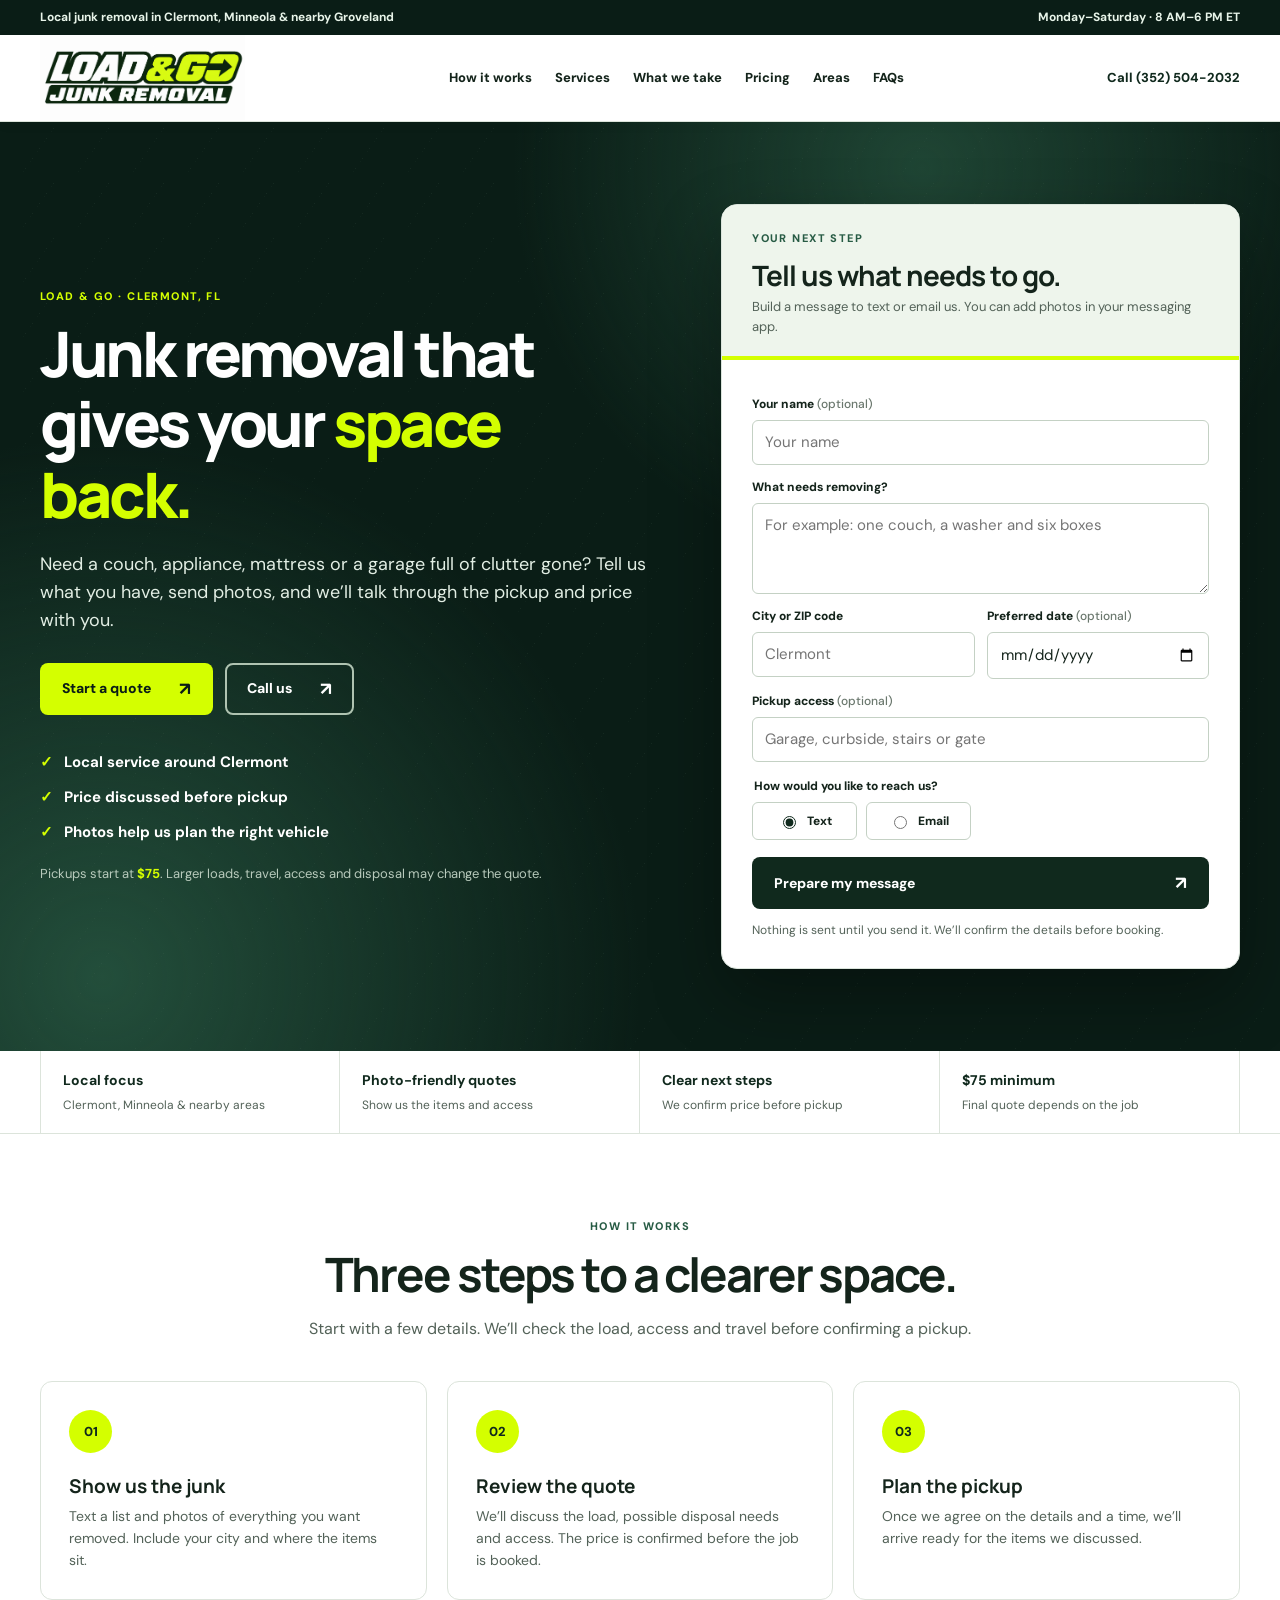
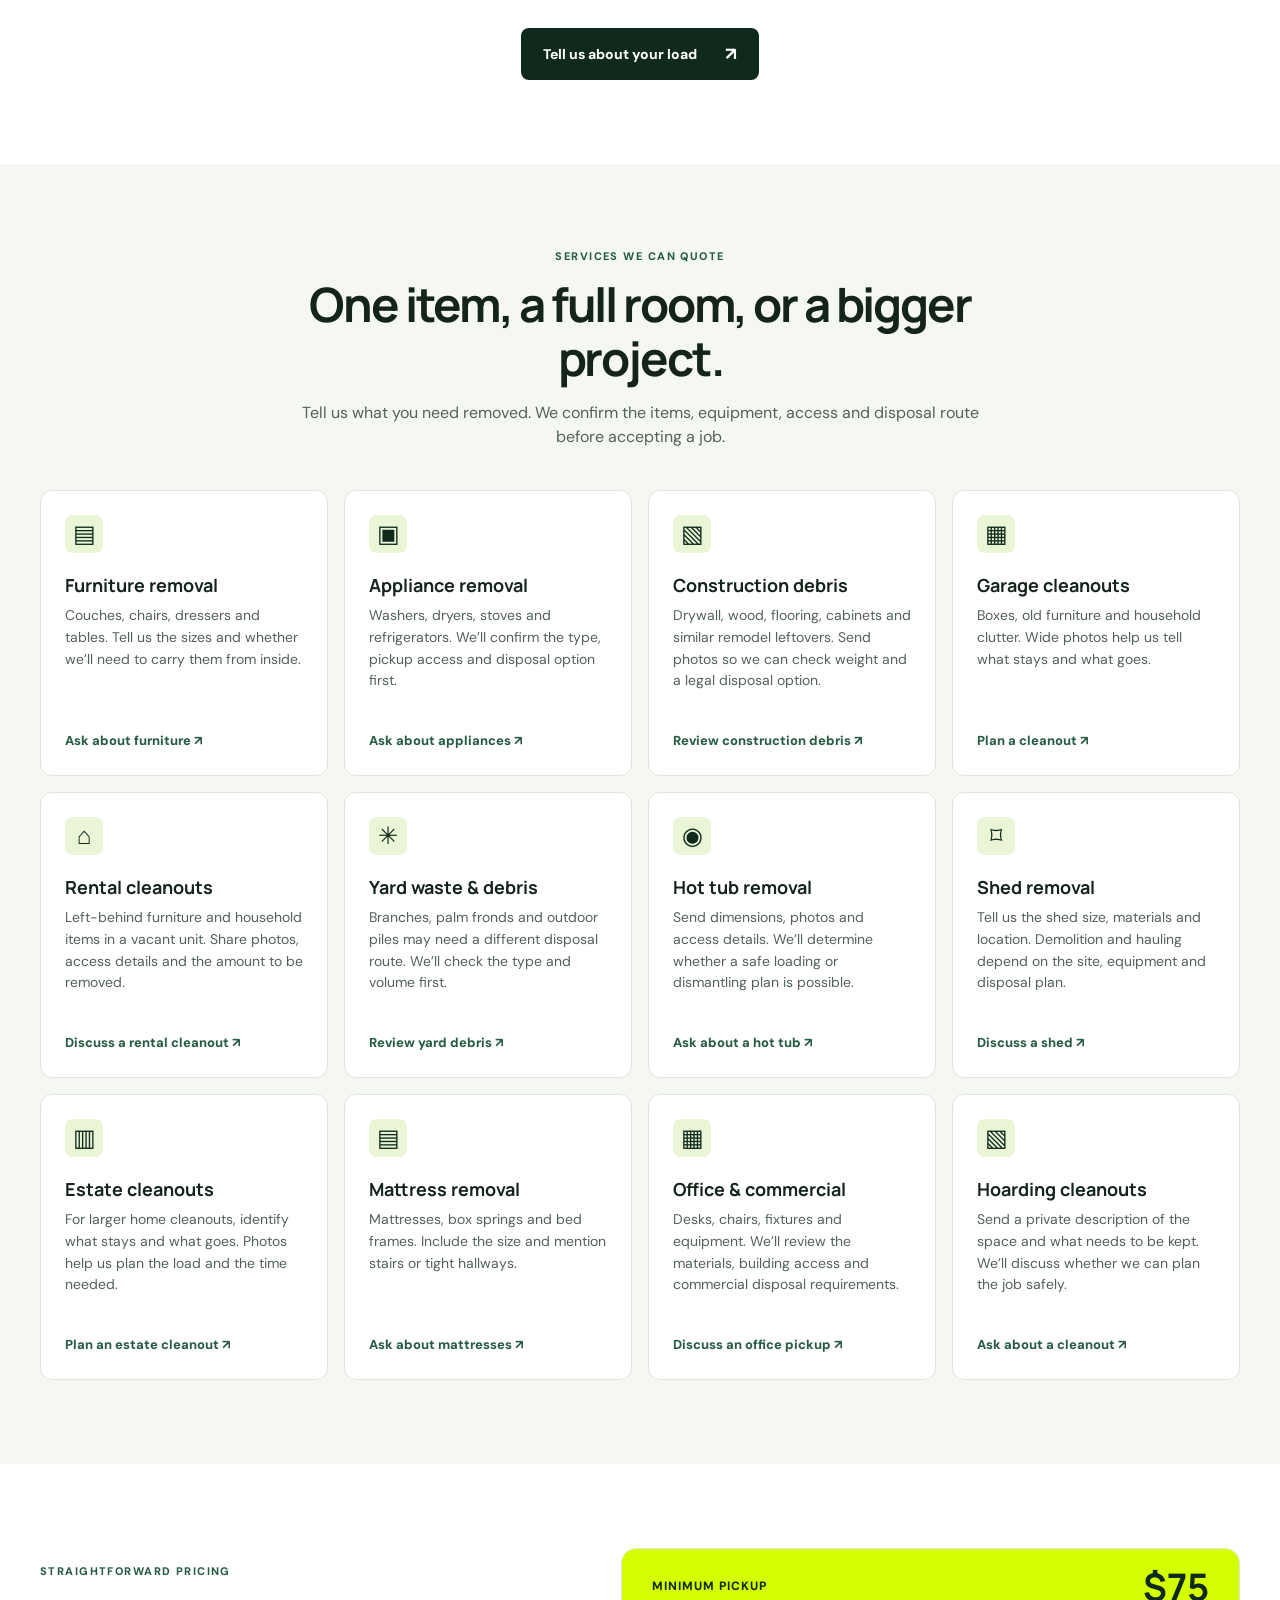
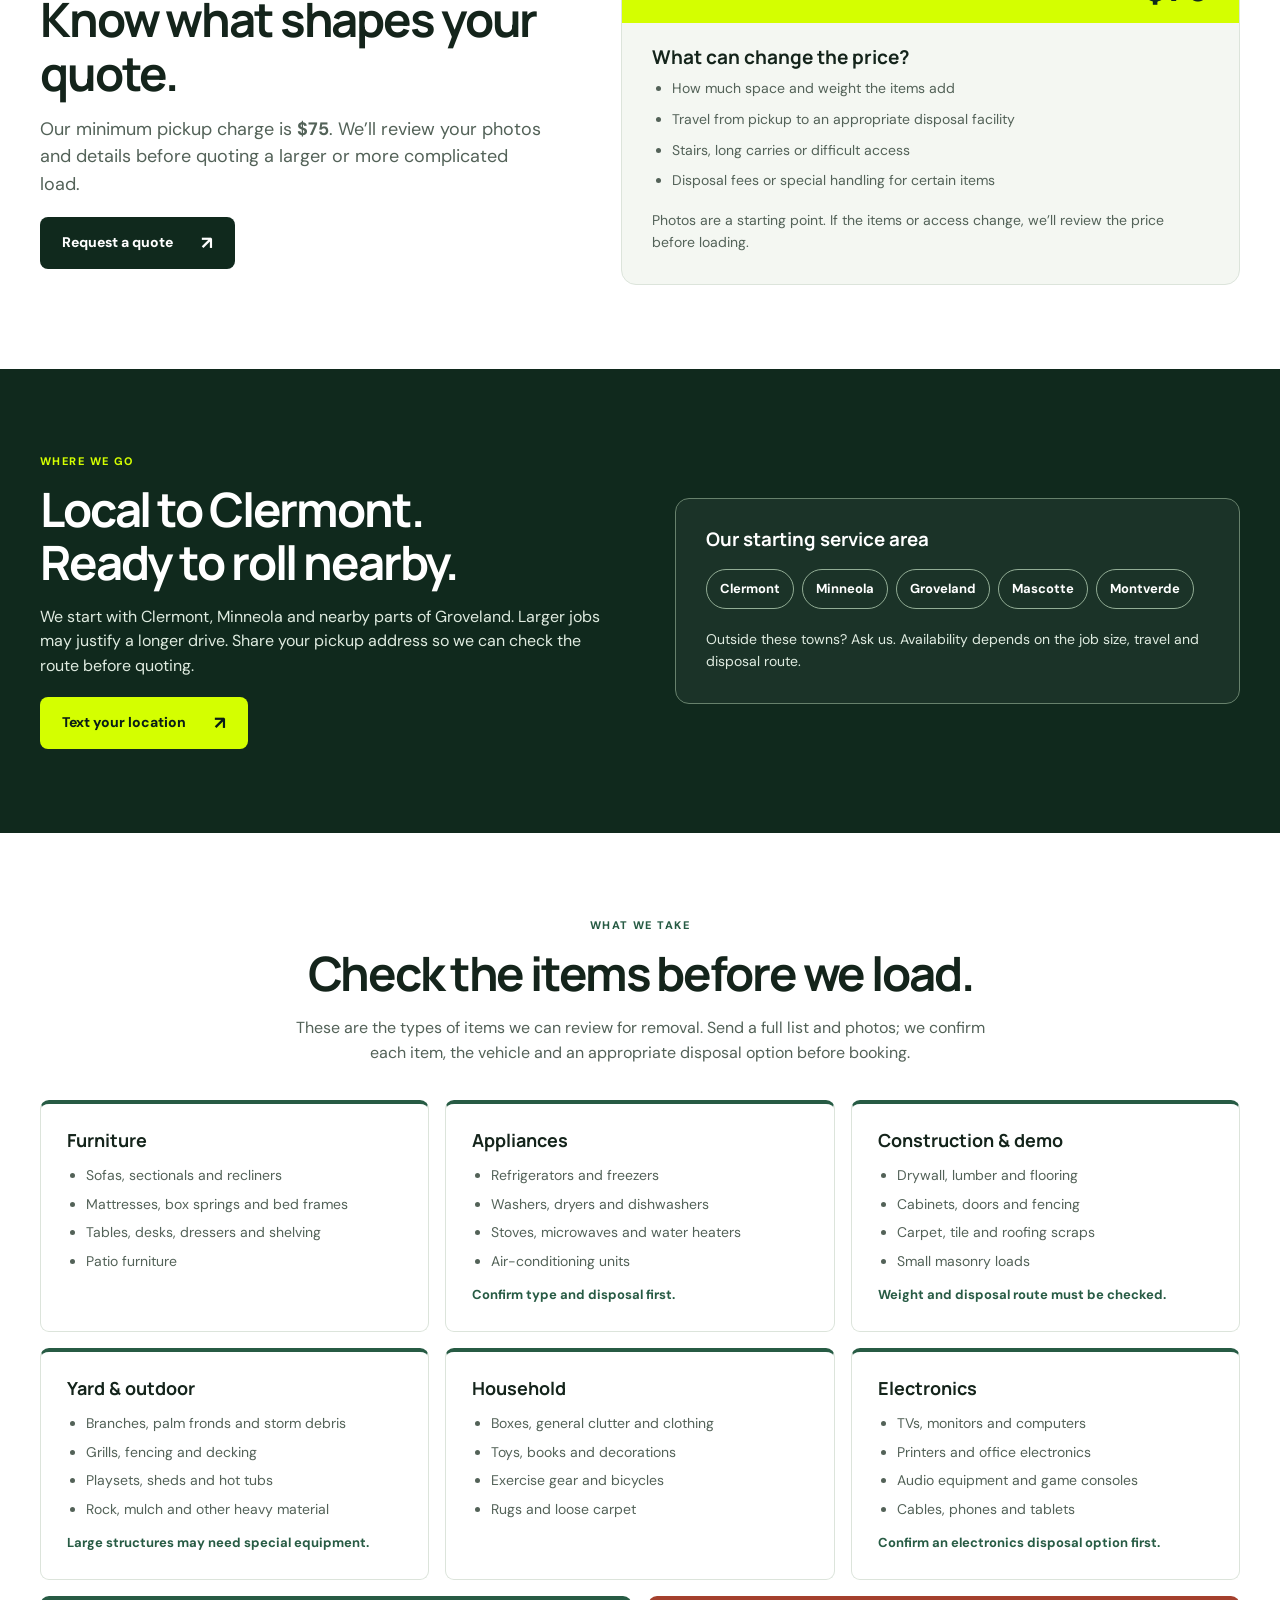
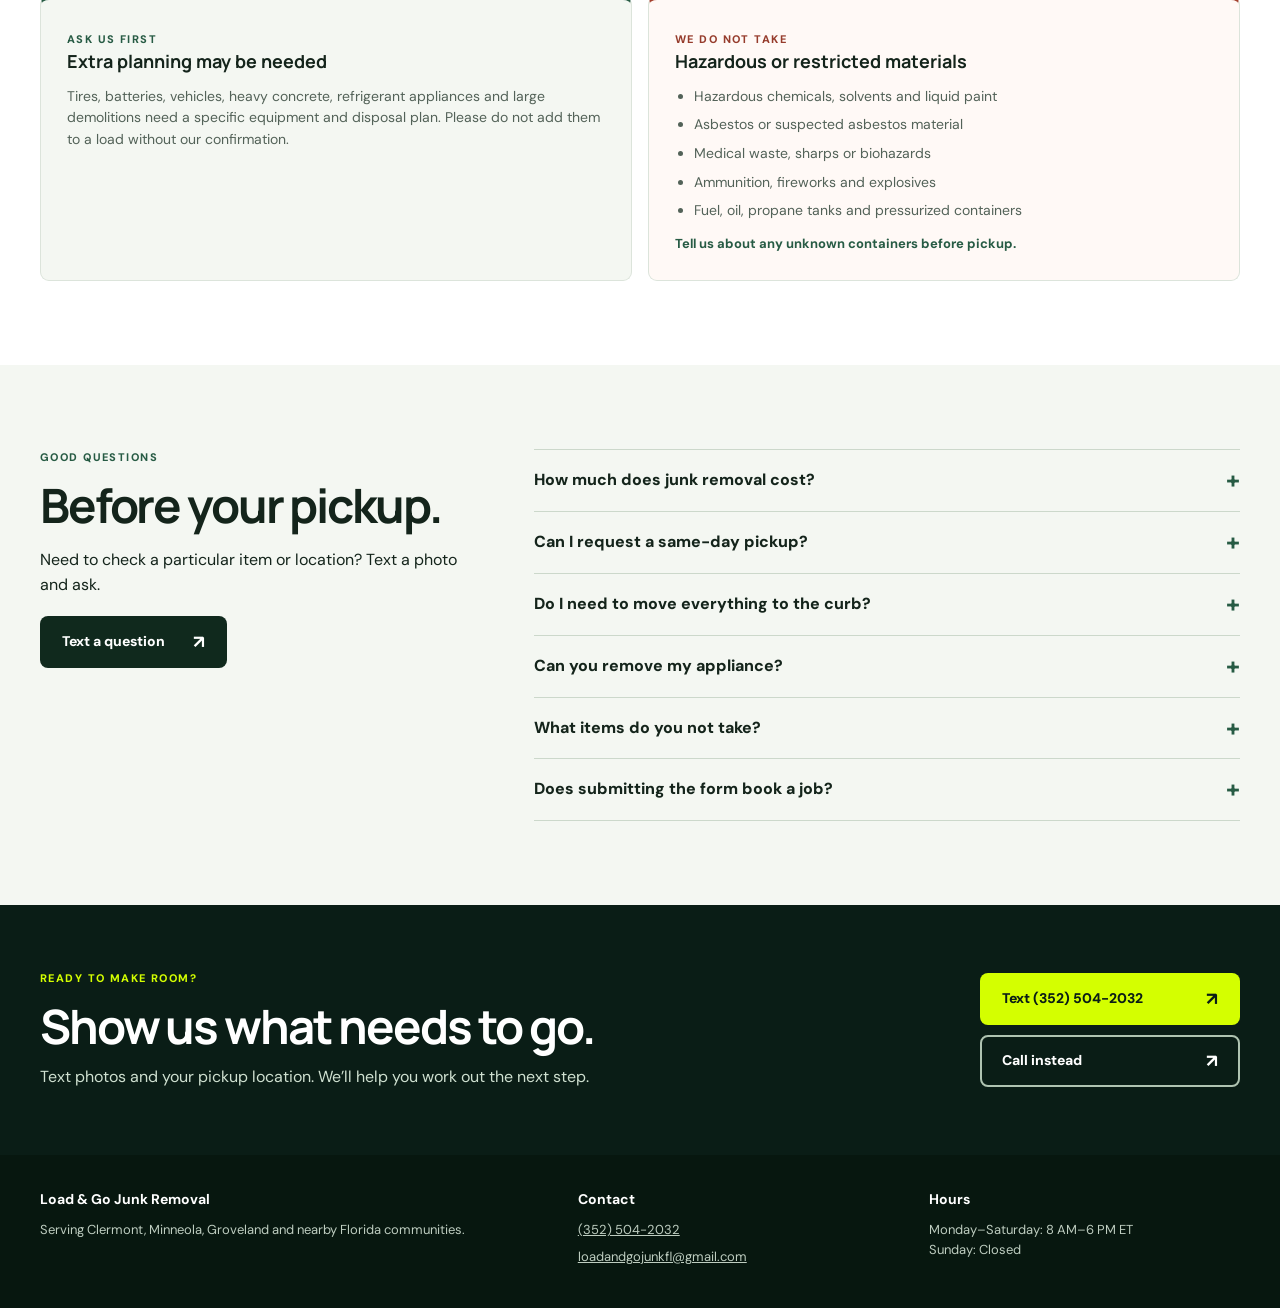
==== commit bd3730dc: "Expand service and accepted item guide" ====
--- a/index.html
+++ b/index.html
@@ -4,14 +4,14 @@
   <meta charset="utf-8">
   <meta name="viewport" content="width=device-width, initial-scale=1">
   <meta name="theme-color" content="#10291d">
-  <meta name="description" content="Furniture, appliance and junk removal in Clermont, Minneola, Groveland and nearby Florida communities. Text Load & Go photos for a quote. Pickups start at $75.">
+  <meta name="description" content="Junk removal in Clermont, Minneola and nearby Groveland. Ask Load & Go about furniture, appliances, cleanouts, yard debris and more. Send photos for a quote. Pickups start at $75.">
   <title>Junk Removal in Clermont, FL | Load & Go</title>
   <link rel="canonical" href="https://loadandgojunkfl.github.io/">
   <link rel="icon" href="/favicon.ico" sizes="any">
   <link rel="icon" type="image/png" sizes="256x256" href="/favicon.png">
   <link rel="apple-touch-icon" href="/apple-touch-icon.png">
-  <link rel="stylesheet" href="style.css?v=20261020-layout">
-  <link rel="stylesheet" href="mobile.css?v=20261020-layout">
+  <link rel="stylesheet" href="style.css?v=20261020-services">
+  <link rel="stylesheet" href="mobile.css?v=20261020-services">
 </head>
 <body>
   <a class="skip-link" href="#main">Skip to content</a>
@@ -29,6 +29,7 @@
       <nav class="desktop-nav" aria-label="Main navigation">
         <a href="#how-it-works">How it works</a>
         <a href="#services">Services</a>
+        <a href="#items">What we take</a>
         <a href="#pricing">Pricing</a>
         <a href="#service-area">Areas</a>
         <a href="#questions">FAQs</a>
@@ -39,6 +40,7 @@
         <nav aria-label="Mobile navigation">
           <a href="#how-it-works">How it works</a>
           <a href="#services">Services</a>
+          <a href="#items">What we take</a>
           <a href="#pricing">Pricing</a>
           <a href="#service-area">Areas</a>
           <a href="#questions">FAQs</a>
@@ -136,15 +138,23 @@
     <section class="section section-muted" id="services">
       <div class="wrap">
         <div class="section-heading center">
-          <p class="eyebrow">WHAT WE HELP REMOVE</p>
-          <h2>From one bulky item to a full cleanout.</h2>
-          <p>Every job is different. Send photos so we can confirm the items, vehicle and disposal plan.</p>
+          <p class="eyebrow">SERVICES WE CAN QUOTE</p>
+          <h2>One item, a full room, or a bigger project.</h2>
+          <p>Tell us what you need removed. We confirm the items, equipment, access and disposal route before accepting a job.</p>
         </div>
         <div class="service-grid">
           <article id="furniture-removal"><span class="service-icon" aria-hidden="true">▤</span><h3>Furniture removal</h3><p>Couches, chairs, dressers and tables. Tell us the sizes and whether we’ll need to carry them from inside.</p><a href="#get-quote">Ask about furniture <span aria-hidden="true">↗</span></a></article>
           <article id="appliance-removal"><span class="service-icon" aria-hidden="true">▣</span><h3>Appliance removal</h3><p>Washers, dryers, stoves and refrigerators. We’ll confirm the type, pickup access and disposal option first.</p><a href="#get-quote">Ask about appliances <span aria-hidden="true">↗</span></a></article>
-          <article id="mattress-removal"><span class="service-icon" aria-hidden="true">▥</span><h3>Mattress removal</h3><p>Mattresses, box springs and bed frames. Include the size and mention stairs or tight hallways.</p><a href="#get-quote">Ask about mattresses <span aria-hidden="true">↗</span></a></article>
+          <article id="construction-debris"><span class="service-icon" aria-hidden="true">▧</span><h3>Construction debris</h3><p>Drywall, wood, flooring, cabinets and similar remodel leftovers. Send photos so we can check weight and a legal disposal option.</p><a href="#get-quote">Review construction debris <span aria-hidden="true">↗</span></a></article>
           <article id="garage-cleanouts"><span class="service-icon" aria-hidden="true">▦</span><h3>Garage cleanouts</h3><p>Boxes, old furniture and household clutter. Wide photos help us tell what stays and what goes.</p><a href="#get-quote">Plan a cleanout <span aria-hidden="true">↗</span></a></article>
+          <article id="rental-cleanouts"><span class="service-icon" aria-hidden="true">⌂</span><h3>Rental cleanouts</h3><p>Left-behind furniture and household items in a vacant unit. Share photos, access details and the amount to be removed.</p><a href="#get-quote">Discuss a rental cleanout <span aria-hidden="true">↗</span></a></article>
+          <article id="yard-debris"><span class="service-icon" aria-hidden="true">✳</span><h3>Yard waste &amp; debris</h3><p>Branches, palm fronds and outdoor piles may need a different disposal route. We’ll check the type and volume first.</p><a href="#get-quote">Review yard debris <span aria-hidden="true">↗</span></a></article>
+          <article id="hot-tub-removal"><span class="service-icon" aria-hidden="true">◉</span><h3>Hot tub removal</h3><p>Send dimensions, photos and access details. We’ll determine whether a safe loading or dismantling plan is possible.</p><a href="#get-quote">Ask about a hot tub <span aria-hidden="true">↗</span></a></article>
+          <article id="shed-removal"><span class="service-icon" aria-hidden="true">⌑</span><h3>Shed removal</h3><p>Tell us the shed size, materials and location. Demolition and hauling depend on the site, equipment and disposal plan.</p><a href="#get-quote">Discuss a shed <span aria-hidden="true">↗</span></a></article>
+          <article id="estate-cleanouts"><span class="service-icon" aria-hidden="true">▥</span><h3>Estate cleanouts</h3><p>For larger home cleanouts, identify what stays and what goes. Photos help us plan the load and the time needed.</p><a href="#get-quote">Plan an estate cleanout <span aria-hidden="true">↗</span></a></article>
+          <article id="mattress-removal"><span class="service-icon" aria-hidden="true">▤</span><h3>Mattress removal</h3><p>Mattresses, box springs and bed frames. Include the size and mention stairs or tight hallways.</p><a href="#get-quote">Ask about mattresses <span aria-hidden="true">↗</span></a></article>
+          <article id="office-cleanouts"><span class="service-icon" aria-hidden="true">▦</span><h3>Office &amp; commercial</h3><p>Desks, chairs, fixtures and equipment. We’ll review the materials, building access and commercial disposal requirements.</p><a href="#get-quote">Discuss an office pickup <span aria-hidden="true">↗</span></a></article>
+          <article id="hoarding-cleanouts"><span class="service-icon" aria-hidden="true">▧</span><h3>Hoarding cleanouts</h3><p>Send a private description of the space and what needs to be kept. We’ll discuss whether we can plan the job safely.</p><a href="#get-quote">Ask about a cleanout <span aria-hidden="true">↗</span></a></article>
         </div>
       </div>
     </section>
@@ -187,14 +197,21 @@
 
     <section class="section wrap" id="items">
       <div class="section-heading center">
-        <p class="eyebrow">BEFORE WE LOAD</p>
-        <h2>Tell us exactly what’s in the pile.</h2>
-        <p>We confirm what we can take before pickup, especially when an item needs special handling.</p>
-      </div>
-      <div class="item-grid">
-        <div class="item-card"><span class="eyebrow">COMMON PICKUPS</span><h3>Usually straightforward</h3><ul><li>Furniture and household clutter</li><li>Mattresses and bed frames</li><li>Boxes and garage items</li></ul></div>
-        <div class="item-card"><span class="eyebrow">ASK FIRST</span><h3>Needs a closer look</h3><ul><li>Appliances and electronics</li><li>Yard waste or construction debris</li><li>Tires, batteries and unusually heavy items</li></ul></div>
-        <div class="item-card"><span class="eyebrow">NOT ACCEPTED</span><h3>Keep these out</h3><ul><li>Paint, chemicals, oil and fuel</li><li>Propane tanks or other pressurized containers</li><li>Asbestos, medical waste or explosives</li></ul></div>
+        <p class="eyebrow">WHAT WE TAKE</p>
+        <h2>Check the items before we load.</h2>
+        <p>These are the types of items we can review for removal. Send a full list and photos; we confirm each item, the vehicle and an appropriate disposal option before booking.</p>
+      </div>
+      <div class="item-grid item-grid-detailed">
+        <div class="item-card"><h3>Furniture</h3><ul><li>Sofas, sectionals and recliners</li><li>Mattresses, box springs and bed frames</li><li>Tables, desks, dressers and shelving</li><li>Patio furniture</li></ul></div>
+        <div class="item-card"><h3>Appliances</h3><ul><li>Refrigerators and freezers</li><li>Washers, dryers and dishwashers</li><li>Stoves, microwaves and water heaters</li><li>Air-conditioning units</li></ul><p class="item-note">Confirm type and disposal first.</p></div>
+        <div class="item-card"><h3>Construction &amp; demo</h3><ul><li>Drywall, lumber and flooring</li><li>Cabinets, doors and fencing</li><li>Carpet, tile and roofing scraps</li><li>Small masonry loads</li></ul><p class="item-note">Weight and disposal route must be checked.</p></div>
+        <div class="item-card"><h3>Yard &amp; outdoor</h3><ul><li>Branches, palm fronds and storm debris</li><li>Grills, fencing and decking</li><li>Playsets, sheds and hot tubs</li><li>Rock, mulch and other heavy material</li></ul><p class="item-note">Large structures may need special equipment.</p></div>
+        <div class="item-card"><h3>Household</h3><ul><li>Boxes, general clutter and clothing</li><li>Toys, books and decorations</li><li>Exercise gear and bicycles</li><li>Rugs and loose carpet</li></ul></div>
+        <div class="item-card"><h3>Electronics</h3><ul><li>TVs, monitors and computers</li><li>Printers and office electronics</li><li>Audio equipment and game consoles</li><li>Cables, phones and tablets</li></ul><p class="item-note">Confirm an electronics disposal option first.</p></div>
+      </div>
+      <div class="item-boundaries">
+        <div class="item-card caution-card"><span class="eyebrow">ASK US FIRST</span><h3>Extra planning may be needed</h3><p>Tires, batteries, vehicles, heavy concrete, refrigerant appliances and large demolitions need a specific equipment and disposal plan. Please do not add them to a load without our confirmation.</p></div>
+        <div class="item-card no-take-card"><span class="eyebrow">WE DO NOT TAKE</span><h3>Hazardous or restricted materials</h3><ul><li>Hazardous chemicals, solvents and liquid paint</li><li>Asbestos or suspected asbestos material</li><li>Medical waste, sharps or biohazards</li><li>Ammunition, fireworks and explosives</li><li>Fuel, oil, propane tanks and pressurized containers</li></ul><p class="item-note">Tell us about any unknown containers before pickup.</p></div>
       </div>
     </section>
 
@@ -211,6 +228,7 @@
           <details><summary>Can I request a same-day pickup?</summary><p>Call or text to ask about availability. Same-day pickup is not guaranteed. Our hours are Monday–Saturday, 8 AM–6 PM Eastern.</p></details>
           <details><summary>Do I need to move everything to the curb?</summary><p>Tell us where the items are. Include stairs, elevators, tight doorways, gates and parking restrictions so we can confirm a loading plan.</p></details>
           <details><summary>Can you remove my appliance?</summary><p>Send the appliance type and a photo. We’ll confirm its size, access and an appropriate disposal option before scheduling.</p></details>
+          <details><summary>What items do you not take?</summary><p>We do not take hazardous chemicals, liquid paint, asbestos, medical or biohazard waste, ammunition, explosives, fuel, oil or propane tanks. <a href="#items">See the full item guide</a> and ask about anything you are unsure of.</p></details>
           <details><summary>Does submitting the form book a job?</summary><p>No. It prepares a text or email for you to send. We’ll confirm the items, price and available time with you before a job is booked.</p></details>
         </div>
       </div>
--- a/style.css
+++ b/style.css
@@ -138,6 +138,13 @@
 .item-card h3 { margin-bottom: 15px; font-size: 18px; }
 .item-card ul { margin: 0; padding-left: 19px; color: var(--muted); font-size: 14px; }
 .item-card li { margin-bottom: 7px; }
+.item-grid-detailed .item-card { background: var(--white); }
+.item-note { margin: 12px 0 0; color: var(--green); font-size: 13px; font-weight: 700; }
+.item-boundaries { display: grid; grid-template-columns: 1fr 1fr; gap: 16px; margin-top: 16px; }
+.item-boundaries .item-card { background: var(--mist); }
+.item-boundaries .item-card p:not(.item-note) { margin-bottom: 0; color: var(--muted); font-size: 14px; }
+.item-boundaries .no-take-card { border-top-color: #a4402d; background: #fff9f6; }
+.no-take-card .eyebrow { color: #963c2c; }
 .faq-grid { display: grid; grid-template-columns: .75fr 1.25fr; gap: 70px; }
 .faq-list details { padding: 18px 0; border-bottom: 1px solid #ccd8cb; }
 .faq-list details:first-child { border-top: 1px solid #ccd8cb; }
--- a/mobile.css
+++ b/mobile.css
@@ -25,7 +25,7 @@
   .steps { gap: 12px; }
   .steps article { padding: 20px; }
   .pricing-grid, .area-grid, .faq-grid { grid-template-columns: 1fr; gap: 35px; }
-  .item-grid { grid-template-columns: repeat(2, 1fr); }
+  .item-grid, .item-boundaries { grid-template-columns: repeat(2, 1fr); }
 }
 
 @media (max-width: 600px) {
@@ -54,7 +54,8 @@
   .trust-grid span { font-size: 11px; }
   .section { padding-block: 56px; }
   .section-heading h2, .pricing-grid h2, .area-section h2, .closing-cta h2 { font-size: clamp(29px, 8vw, 39px); }
-  .steps, .service-grid, .item-grid { grid-template-columns: 1fr; gap: 12px; margin-top: 27px; }
+  .steps, .service-grid, .item-grid, .item-boundaries { grid-template-columns: 1fr; gap: 12px; margin-top: 27px; }
+  .item-boundaries { margin-top: 12px; }
   .steps article, .service-grid article { min-height: 0; }
   .service-grid article { padding: 22px; }
   .service-grid h3 { margin-top: 15px; }
